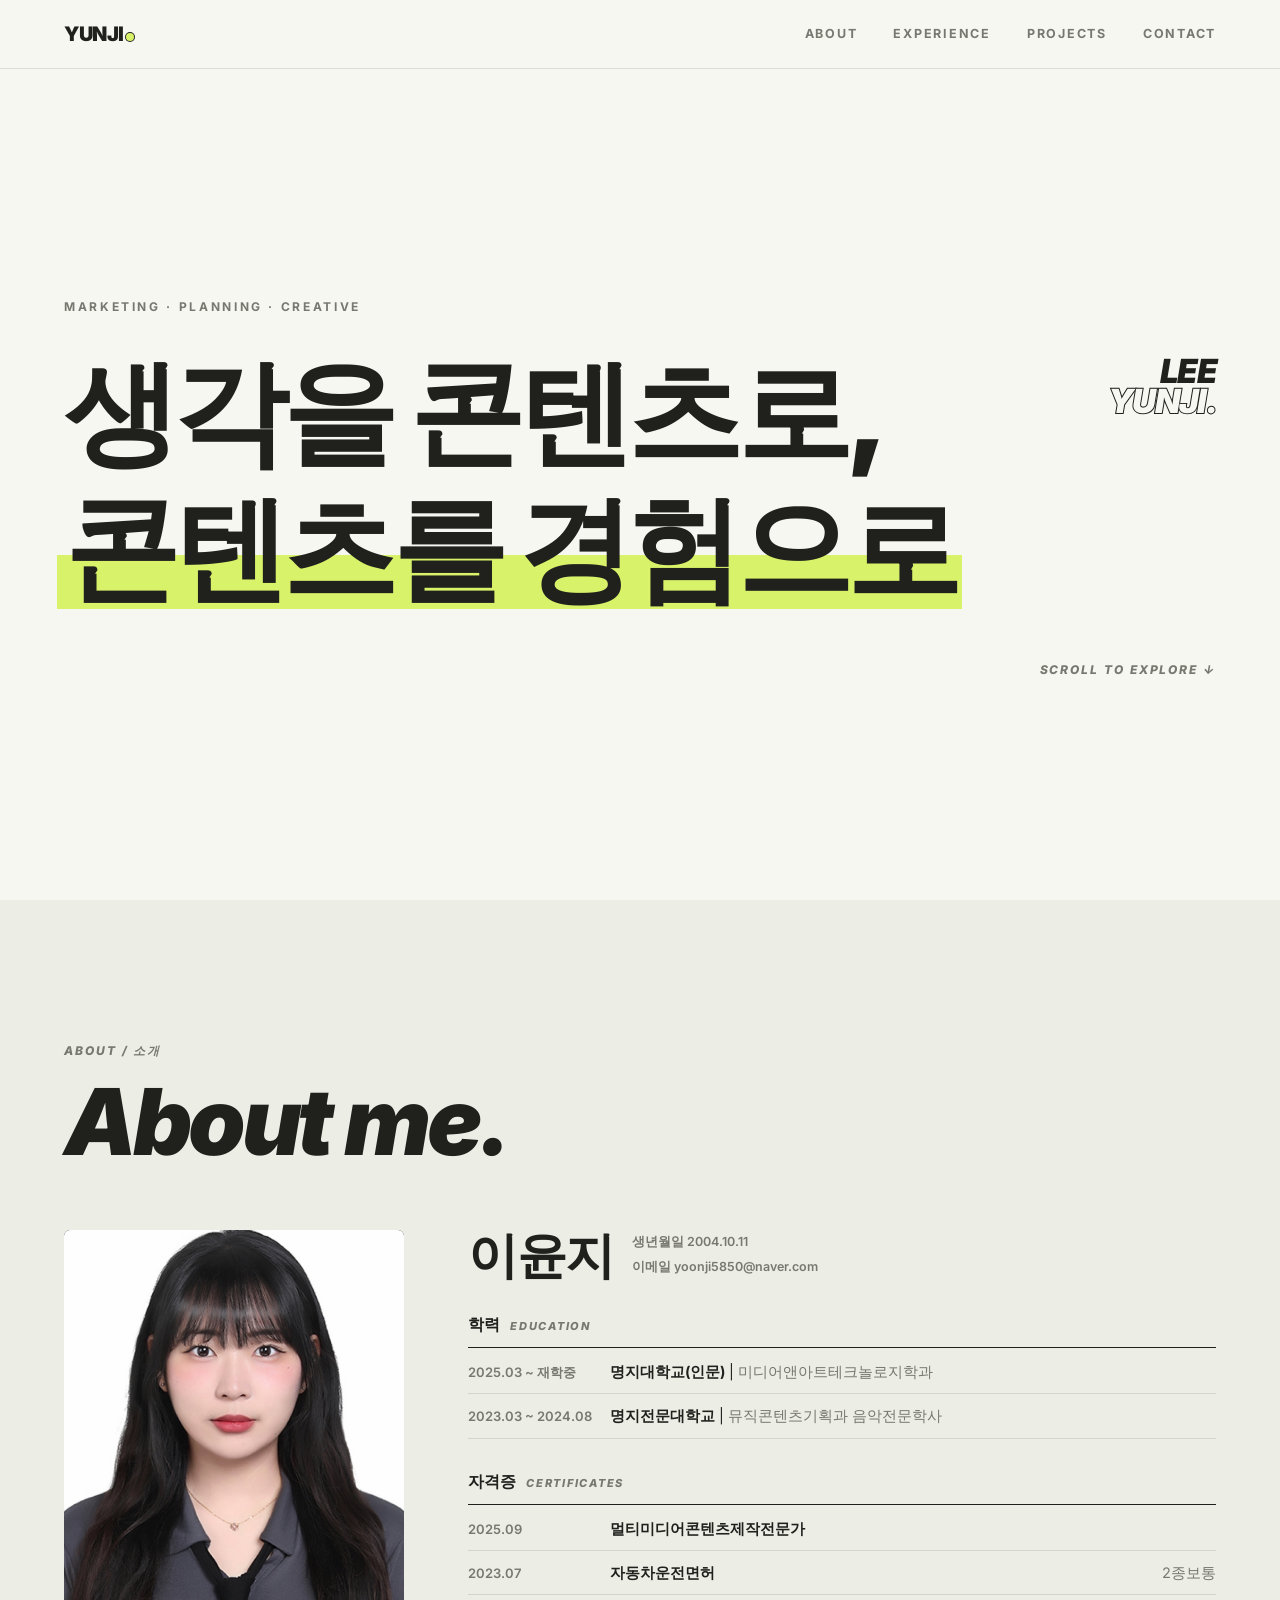
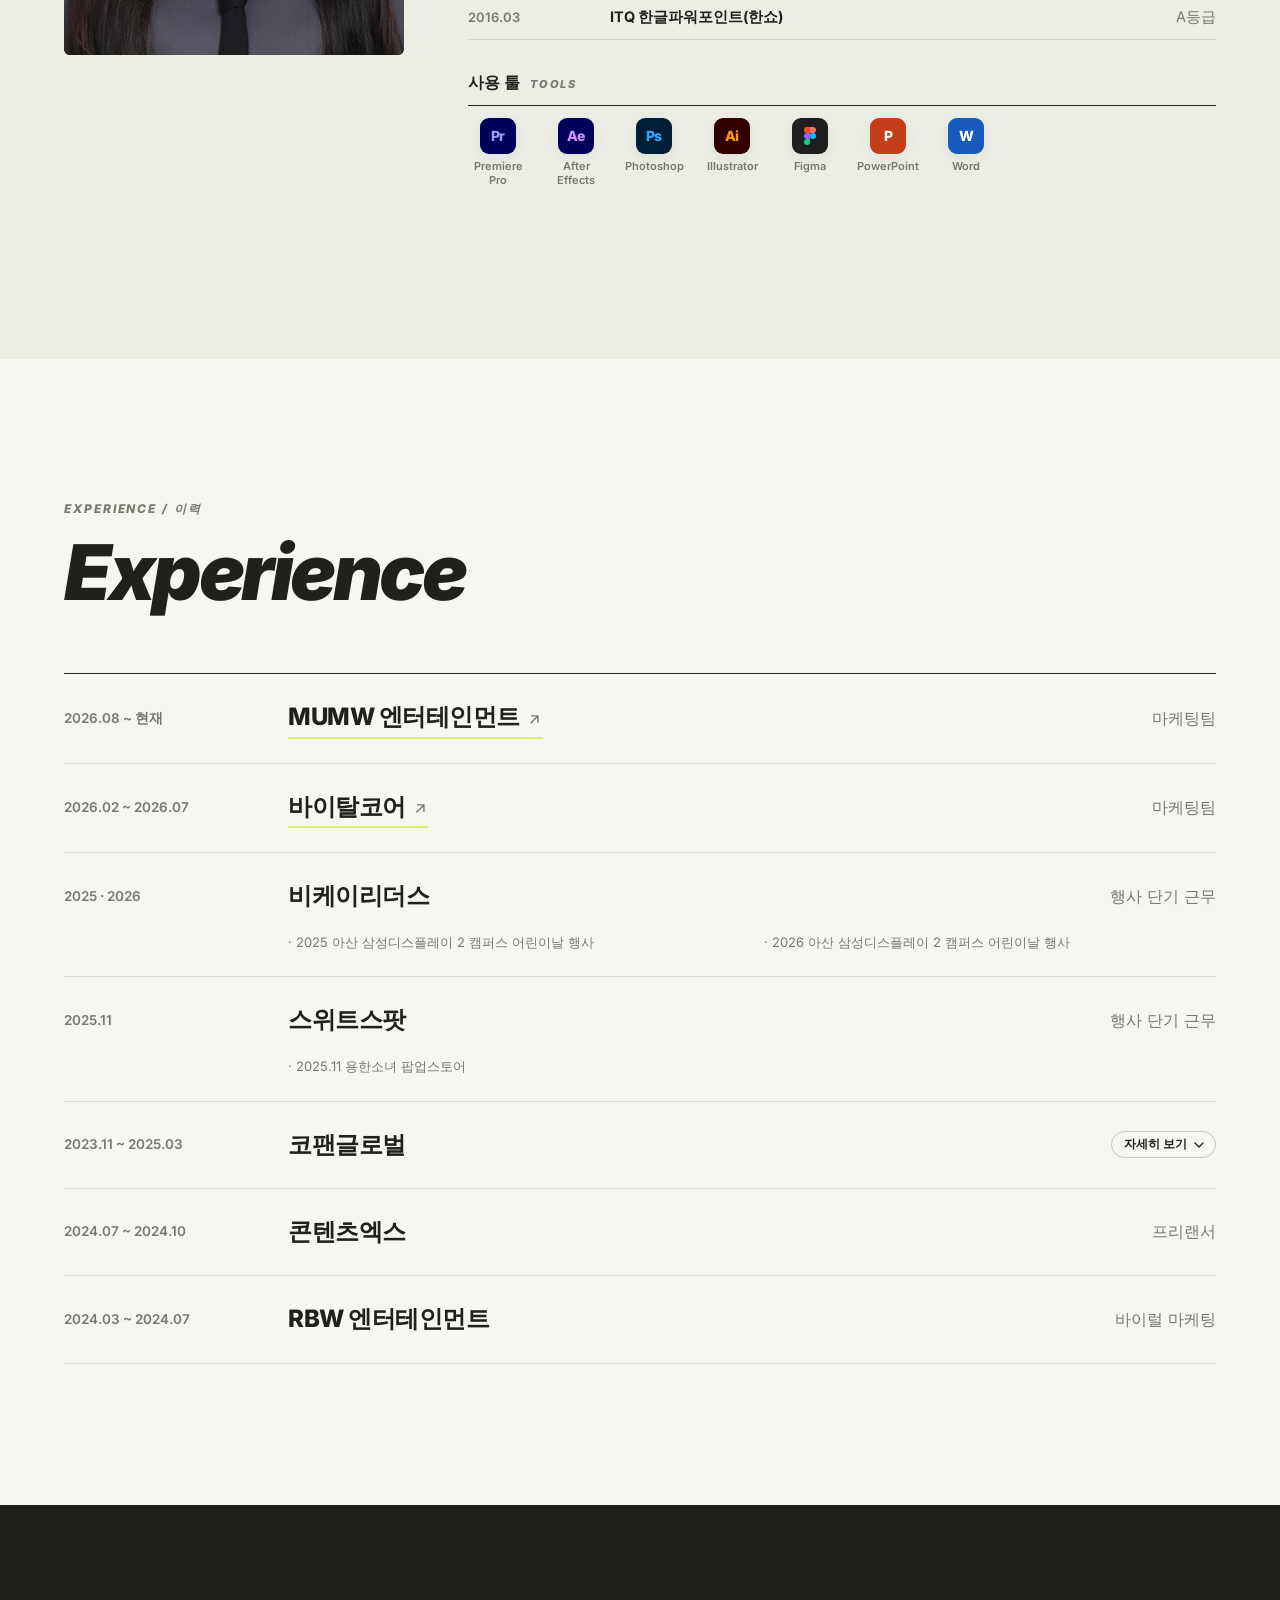
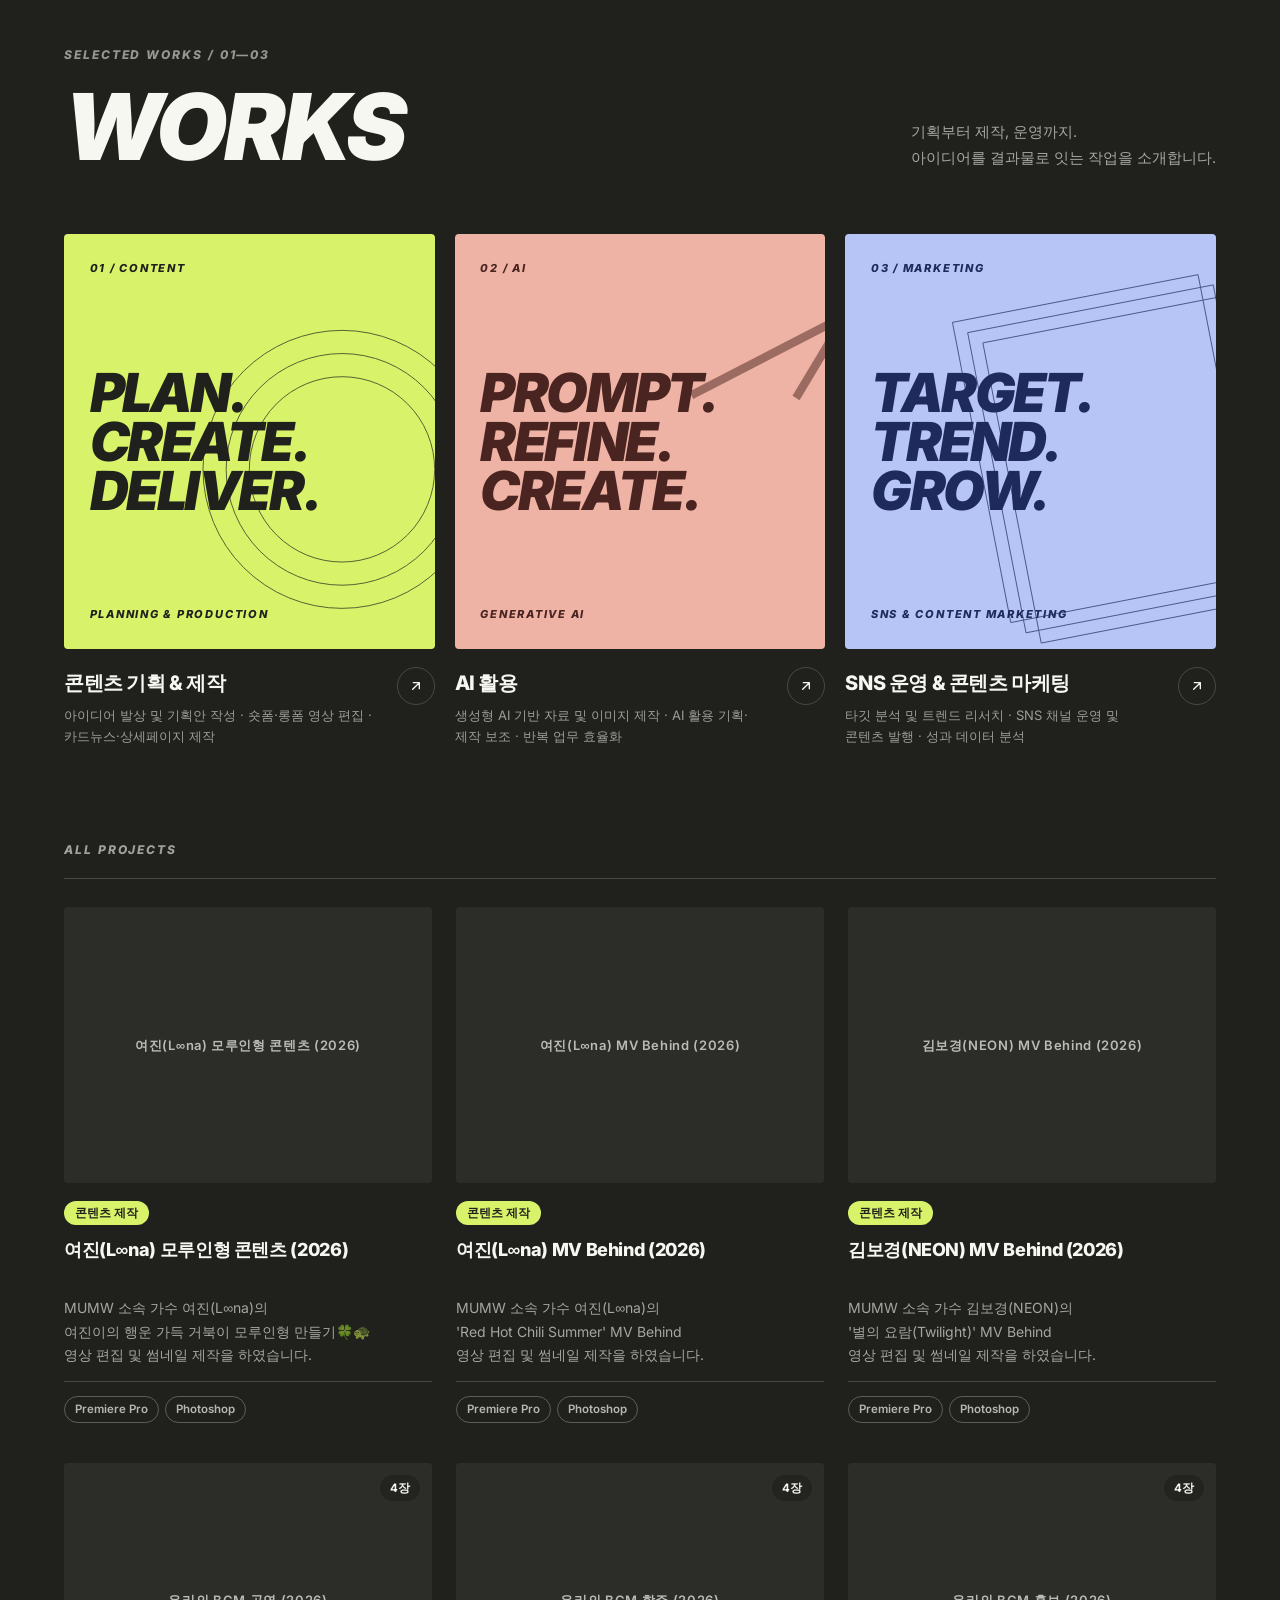
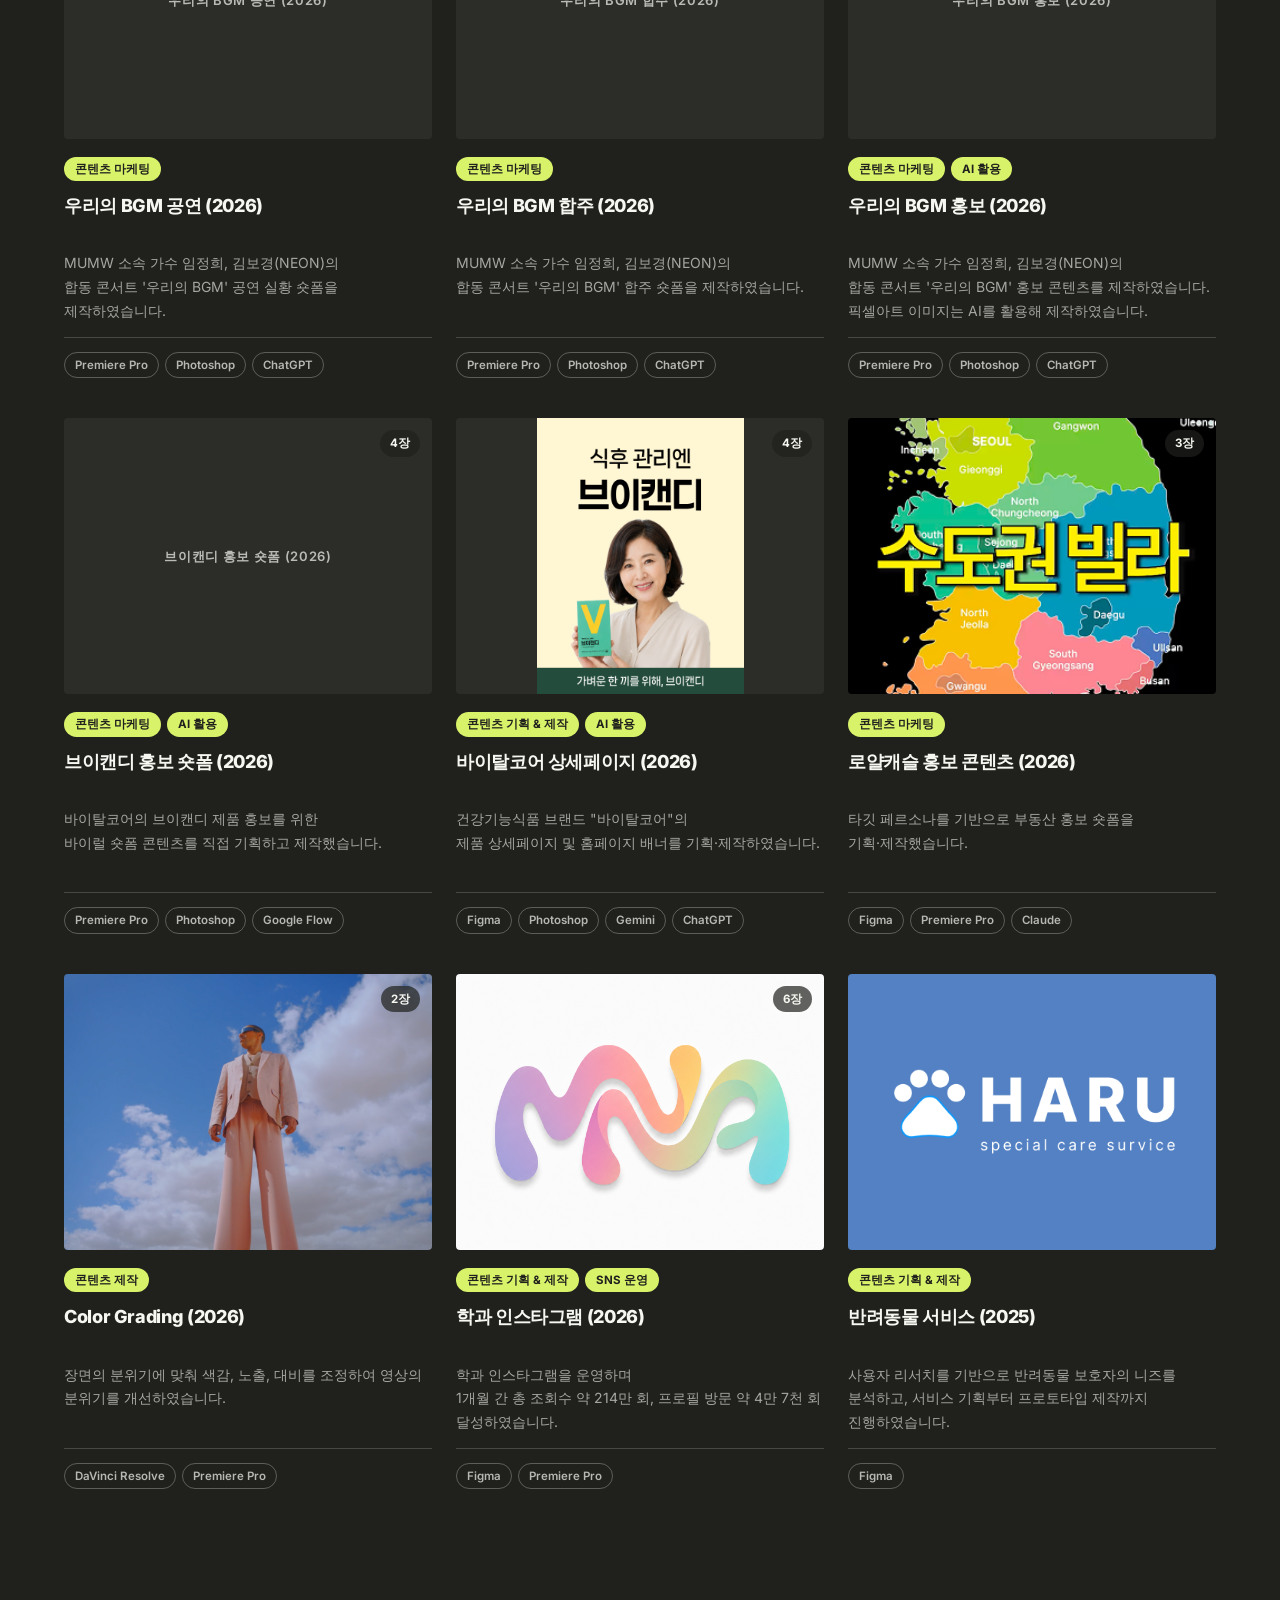
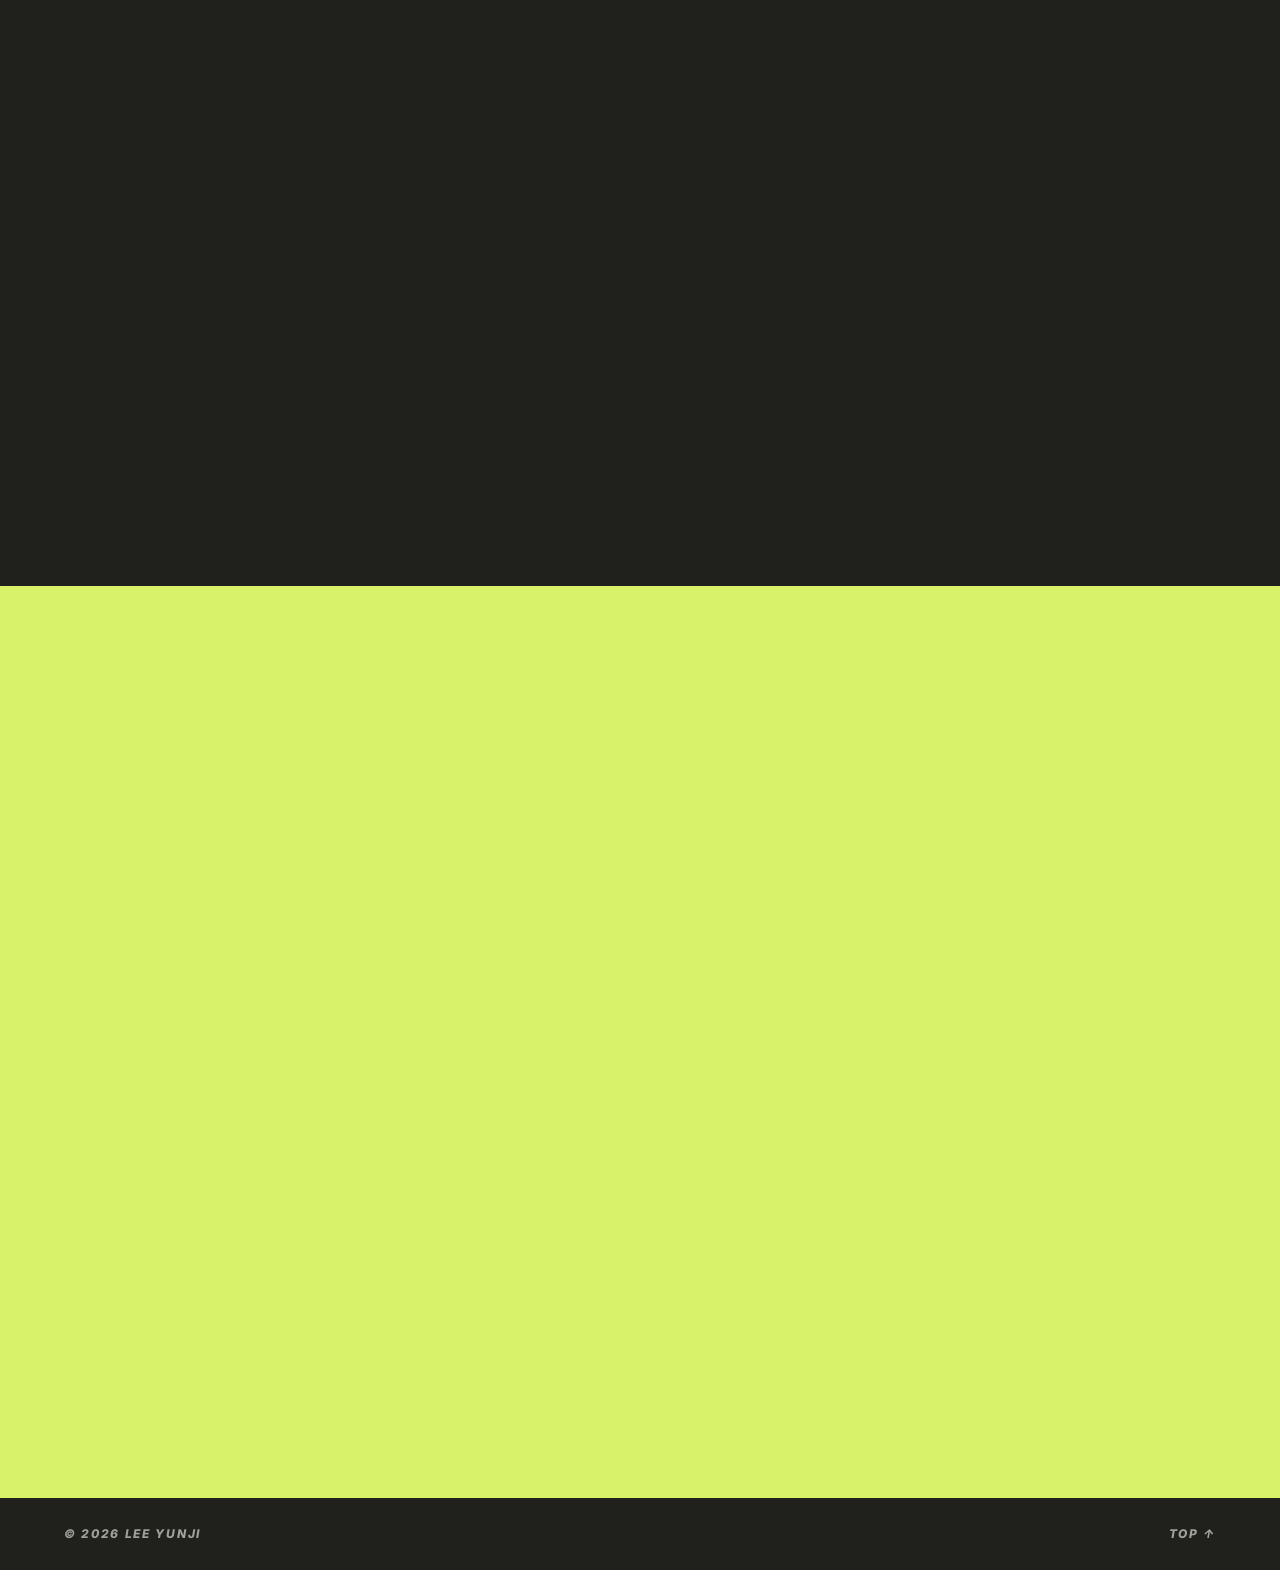
==== index.html @ 1c9e97ba "Hero: tagline as main headline, name small at the side Co-Authored-By: Claude Sonnet 5.5 <noreply@an" ====
<!doctype html>
<html lang="ko">
<head>
<meta charset="UTF-8" />
<meta name="viewport" content="width=device-width, initial-scale=1.0" />
<meta name="theme-color" content="#F7F7F2" />
<title>Lee Yunji — Portfolio</title>
<meta name="description" content="마케팅 콘텐츠 포트폴리오" />
<meta property="og:type" content="website" />
<meta property="og:title" content="Lee Yunji — Portfolio" />
<meta property="og:description" content="마케팅 콘텐츠 포트폴리오" />
<meta property="og:url" content="https://yoonji5850-droid.github.io/portfolio/" />
<meta property="og:image" content="https://yoonji5850-droid.github.io/portfolio/images/og-preview.png" />
<meta property="og:image:width" content="941" />
<meta property="og:image:height" content="591" />
<meta name="twitter:card" content="summary_large_image" />
<meta name="twitter:image" content="https://yoonji5850-droid.github.io/portfolio/images/og-preview.png" />
<link rel="preconnect" href="https://cdn.jsdelivr.net" />
<link rel="stylesheet" href="./css/style.css" />
</head>
<body>

  <!-- ================= Header ================= -->
  <header class="header" id="header">
    <div class="header-inner">
      <a href="#hero" class="logo" id="logoText">YUNJI</a>

      <nav class="nav" id="nav">
        <a href="#about" class="nav-link">ABOUT</a>
        <a href="#experience" class="nav-link">EXPERIENCE</a>
        <a href="#projectsAnchor" class="nav-link">PROJECTS</a>
        <a href="#contact" class="nav-link">CONTACT</a>
      </nav>

      <button class="menu-toggle" id="menuToggle" aria-label="메뉴 열기">
        <span></span><span></span><span></span>
      </button>
    </div>
  </header>

  <!-- ================= 1. Hero (이름 · 브랜드 문장) ================= -->
  <section class="hero" id="hero">
    <div class="hero-wrap">
      <p class="hero-eyebrow reveal" id="heroEyebrow"></p>
      <div class="hero-main reveal">
        <h1 class="hero-tagline" id="heroTagline"></h1>
        <p class="hero-name">
          <span class="hero-name-solid" id="heroNameFirst"></span>
          <span class="hero-name-outline" id="heroNameLast"></span>
        </p>
      </div>
      <div class="hero-bottom">
        <a href="#about" class="hero-scroll">Scroll to explore <span aria-hidden="true">↓</span></a>
      </div>
    </div>
  </section>

  <!-- ================= 2. About (소개) ================= -->
  <section class="section about" id="about">
    <div class="container">
      <div class="sec-head reveal">
        <p class="sec-label">About / 소개</p>
        <h2 class="sec-title">About me.</h2>
      </div>

      <div class="about-grid">
        <div class="about-photo reveal">
          <div class="about-photo-box" id="aboutPhotoBox">
            <img
              class="about-photo-img"
              id="aboutPhoto"
              src="./images/profile.jpg"
              alt="이윤지 프로필 사진"
              onload="this.parentElement.classList.add('photo-loaded')"
              onerror="this.style.display='none'"
            />
          </div>
        </div>
        <div class="about-text reveal">
          <div class="resume-heading">
            <span class="resume-name" id="resumeName"></span>
            <ul class="resume-meta" id="resumeMeta"></ul>
          </div>

          <div class="resume-block">
            <h3 class="resume-block-title">학력 <span>Education</span></h3>
            <ul class="resume-list" id="eduList"></ul>
          </div>

          <div class="resume-block">
            <h3 class="resume-block-title">자격증 <span>Certificates</span></h3>
            <ul class="resume-list" id="certList"></ul>
          </div>

          <div class="resume-block">
            <h3 class="resume-block-title">사용 툴 <span>Tools</span></h3>
            <ul class="about-tools-list" id="aboutTools"></ul>
          </div>
        </div>
      </div>
    </div>
  </section>

  <!-- ================= Experience (이력) ================= -->
  <section class="section experience" id="experience">
    <div class="container">
      <div class="sec-head reveal">
        <p class="sec-label">Experience / 이력</p>
        <h2 class="sec-title">Experience</h2>
      </div>
      <ul class="resume-list exp-list reveal" id="expList"></ul>
    </div>
  </section>

  <!-- ================= 3. Works (작업물) ================= -->
  <section class="section works" id="portfolio">
    <div class="container">
      <div class="works-head reveal">
        <div>
          <p class="sec-label" id="worksCounter">Selected works</p>
          <h2 class="sec-title">WORKS</h2>
        </div>
        <p class="works-intro">기획부터 제작, 운영까지.<br />아이디어를 결과물로 잇는 작업을 소개합니다.</p>
      </div>

      <div class="cat-grid" id="catGrid"></div>

      <div class="works-listhead" id="projectsAnchor">
        <span class="works-listlabel" id="worksListLabel">All projects</span>
      </div>

      <div class="portfolio-filter" id="portfolioFilter" hidden>
        <div class="portfolio-filter-main">
          <span class="portfolio-filter-label" id="portfolioFilterLabel"></span>
          <button type="button" class="portfolio-filter-reset" id="portfolioFilterReset">전체 보기</button>
        </div>
        <div class="portfolio-subfilter" id="portfolioSubFilter" hidden></div>
      </div>

      <div class="portfolio-grid" id="portfolioGrid"></div>
    </div>
  </section>

  <!-- ================= 4. Contact (연락) ================= -->
  <section class="section contact" id="contact">
    <div class="container">
      <p class="contact-kicker reveal">Have a project in mind?</p>
      <h2 class="contact-title reveal" id="contactTitle"></h2>
      <p class="contact-desc reveal" id="contactDesc"></p>

      <div class="contact-wrap reveal">
        <form class="contact-form" id="contactForm">
          <input type="hidden" name="_subject" value="포트폴리오 문의가 도착했습니다" />
          <input type="hidden" name="_template" value="table" />
          <input type="hidden" name="_captcha" value="false" />
          <input type="text" name="_honey" style="display:none" tabindex="-1" autocomplete="off" />

          <div class="form-row">
            <input type="text" name="name" placeholder="이름" required />
            <input type="email" name="email" placeholder="이메일" required />
          </div>
          <input type="text" name="subject" placeholder="제목" required />
          <textarea name="message" placeholder="문의 내용을 입력해 주세요" rows="5" required></textarea>
          <button type="submit" class="btn btn-primary btn-full">문의하기</button>
          <p class="form-note" id="formNote"></p>
        </form>
      </div>
    </div>
  </section>

  <!-- ================= Footer ================= -->
  <footer class="footer">
    <div class="container footer-inner">
      <p id="footerText"></p>
      <a href="#hero" class="footer-top">Top ↑</a>
    </div>
  </footer>

  <!-- Floating CTA -->
  <a href="#contact" class="fab-contact" id="fabContact" aria-label="문의하기">문의하기</a>

  <!-- Toast -->
  <div class="toast" id="toast"></div>

  <!-- Portfolio detail modal -->
  <div class="pmodal" id="pmodal" aria-hidden="true">
    <div class="pmodal-overlay" id="pmodalOverlay"></div>
    <button type="button" class="pmodal-proj-arrow pmodal-proj-prev" id="pmodalProjPrev" aria-label="이전 프로젝트">‹</button>
    <button type="button" class="pmodal-proj-arrow pmodal-proj-next" id="pmodalProjNext" aria-label="다음 프로젝트">›</button>
    <div class="pmodal-panel" role="dialog" aria-modal="true">
      <button class="pmodal-close" id="pmodalClose" aria-label="닫기">✕</button>
      <div class="pmodal-media">
        <div class="pmodal-thumb" id="pmodalThumbFrame">
          <div class="pmodal-thumb-inner" id="pmodalThumbInner">
            <img id="pmodalImg" src="" alt="" />
            <video id="pmodalVideo" controls playsinline style="display:none;"></video>
            <iframe id="pmodalFigma" src="" style="display:none;" allow="autoplay; fullscreen; encrypted-media; picture-in-picture" allowfullscreen></iframe>
            <div class="pmodal-thumb-fallback" id="pmodalImgFallback" style="display:none;"></div>
          </div>
          <button class="pmodal-nav pmodal-nav-prev" id="pmodalPrev" aria-label="이전 콘텐츠" style="display:none;">‹</button>
          <button class="pmodal-nav pmodal-nav-next" id="pmodalNext" aria-label="다음 콘텐츠" style="display:none;">›</button>
          <div class="pmodal-counter" id="pmodalCounter" style="display:none;"></div>
        </div>
        <div class="pmodal-thumbs" id="pmodalThumbs" style="display:none;"></div>
      </div>
      <div class="pmodal-body">
        <div class="pmodal-tags" id="pmodalTags"></div>
        <h3 class="pmodal-title" id="pmodalTitle"></h3>
        <p class="pmodal-desc" id="pmodalDesc"></p>
        <a class="pmodal-link" id="pmodalLink" href="#" target="_blank" rel="noopener" style="display:none;"></a>
        <div class="pmodal-tools" id="pmodalTools"></div>
        <p class="pmodal-media-caption" id="pmodalMediaCaption" style="display:none;"></p>
      </div>
    </div>
  </div>

<script src="./js/script.js"></script>
</body>
</html>
---- css/style.css ----
/* =============================================
   Lee Yunji Portfolio — Hero / About / Works / Contact
   Tone: editorial, oversized italic type, lime accent
   ============================================= */

@font-face{ font-family:'Inter'; src:url('../fonts/inter-latin-400-normal.woff2') format('woff2'); font-weight:400; font-style:normal; font-display:swap; }
@font-face{ font-family:'Inter'; src:url('../fonts/inter-latin-500-normal.woff2') format('woff2'); font-weight:500; font-style:normal; font-display:swap; }
@font-face{ font-family:'Inter'; src:url('../fonts/inter-latin-600-normal.woff2') format('woff2'); font-weight:600; font-style:normal; font-display:swap; }
@font-face{ font-family:'Inter'; src:url('../fonts/inter-latin-700-normal.woff2') format('woff2'); font-weight:700; font-style:normal; font-display:swap; }
@font-face{ font-family:'Inter'; src:url('../fonts/inter-latin-800-normal.woff2') format('woff2'); font-weight:800; font-style:normal; font-display:swap; }
@font-face{ font-family:'Inter'; src:url('../fonts/inter-latin-900-normal.woff2') format('woff2'); font-weight:900; font-style:normal; font-display:swap; }
@font-face{ font-family:'Inter'; src:url('../fonts/inter-latin-600-italic.woff2') format('woff2'); font-weight:600; font-style:italic; font-display:swap; }
@font-face{ font-family:'Inter'; src:url('../fonts/inter-latin-800-italic.woff2') format('woff2'); font-weight:800; font-style:italic; font-display:swap; }
@font-face{ font-family:'Inter'; src:url('../fonts/inter-latin-900-italic.woff2') format('woff2'); font-weight:900; font-style:italic; font-display:swap; }

@font-face{ font-family:'Paperlogy'; src:url('https://cdn.jsdelivr.net/gh/fonts-archive/Paperlogy/Paperlogy-3Light.woff2') format('woff2'); font-weight:300; font-style:normal; font-display:swap; }
@font-face{ font-family:'Paperlogy'; src:url('https://cdn.jsdelivr.net/gh/fonts-archive/Paperlogy/Paperlogy-4Regular.woff2') format('woff2'); font-weight:400; font-style:normal; font-display:swap; }
@font-face{ font-family:'Paperlogy'; src:url('https://cdn.jsdelivr.net/gh/fonts-archive/Paperlogy/Paperlogy-5Medium.woff2') format('woff2'); font-weight:500; font-style:normal; font-display:swap; }
@font-face{ font-family:'Paperlogy'; src:url('https://cdn.jsdelivr.net/gh/fonts-archive/Paperlogy/Paperlogy-6SemiBold.woff2') format('woff2'); font-weight:600; font-style:normal; font-display:swap; }
@font-face{ font-family:'Paperlogy'; src:url('https://cdn.jsdelivr.net/gh/fonts-archive/Paperlogy/Paperlogy-7Bold.woff2') format('woff2'); font-weight:700; font-style:normal; font-display:swap; }
@font-face{ font-family:'Paperlogy'; src:url('https://cdn.jsdelivr.net/gh/fonts-archive/Paperlogy/Paperlogy-8ExtraBold.woff2') format('woff2'); font-weight:800; font-style:normal; font-display:swap; }
@font-face{ font-family:'Paperlogy'; src:url('https://cdn.jsdelivr.net/gh/fonts-archive/Paperlogy/Paperlogy-9Black.woff2') format('woff2'); font-weight:900; font-style:normal; font-display:swap; }

:root{
  --bg:#F7F7F2;          /* 배경 */
  --bg-alt:#ECEDE5;      /* 섹션 배경 */
  --ink:#20211D;         /* 메인 텍스트 */
  --muted:#77786F;       /* 보조 글씨 */
  --accent:#D8F36A;      /* 포인트 */
  --salmon:#EFB3A5;
  --peri:#B6C5F5;
  --line:rgba(32,33,29,.12);
  --line-strong:rgba(32,33,29,.22);
  --line-light:rgba(247,247,242,.18);
  --border-radius:6px;
  --shadow-sm:0 4px 16px rgba(32,33,29,.06);
  --shadow-md:0 12px 32px rgba(32,33,29,.10);
  --shadow-lg:0 24px 60px rgba(32,33,29,.16);
  --ease:cubic-bezier(.22,1,.36,1);
  --header-h:68px;
}

*,*::before,*::after{ box-sizing:border-box; }
html{ scroll-behavior:smooth; }
body{
  margin:0;
  font-family:"Inter","Paperlogy",-apple-system,BlinkMacSystemFont,"Segoe UI",Roboto,Arial,sans-serif;
  color:var(--ink);
  background:var(--bg);
  line-height:1.6;
  -webkit-font-smoothing:antialiased;
  word-break:keep-all;
  overflow-wrap:break-word;
}
img{ max-width:100%; display:block; }
a{ text-decoration:none; color:inherit; }
ul{ list-style:none; margin:0; padding:0; }
button{ font-family:inherit; }
.container{ width:min(1280px, 90vw); margin:0 auto; }

.reveal{ opacity:0; transform:translateY(28px); transition:opacity .8s var(--ease), transform .8s var(--ease); }
.reveal.in-view{ opacity:1; transform:translateY(0); }

/* ---------- Header ---------- */
.header{
  position:fixed; top:0; left:0; right:0; z-index:100;
  background:var(--bg);
  border-bottom:1px solid var(--line);
  transition:box-shadow .3s var(--ease);
}
.header.scrolled{ box-shadow:var(--shadow-sm); }
.header-inner{
  width:min(1280px, 90vw); margin:0 auto; height:var(--header-h);
  display:flex; align-items:center; justify-content:space-between;
}
.logo{ font-size:20px; font-weight:900; letter-spacing:-.04em; color:var(--ink); }
.logo::after{
  content:""; display:inline-block; width:8px; height:8px; margin-left:3px;
  border-radius:50%; background:var(--accent); box-shadow:0 0 0 1px var(--ink);
}
.nav{ display:flex; align-items:center; gap:36px; }
.nav-link{
  font-size:12.5px; font-weight:700; letter-spacing:.14em; color:var(--muted);
  transition:color .25s var(--ease);
}
.nav-link:hover{ color:var(--ink); }
.menu-toggle{
  display:none; flex-direction:column; gap:5px; background:none; border:0; padding:8px; cursor:pointer; width:40px;
}
.menu-toggle span{ display:block; width:100%; height:2px; background:var(--ink); transition:transform .3s var(--ease), opacity .3s; }
.menu-toggle.active span:nth-child(1){ transform:translateY(7px) rotate(45deg); }
.menu-toggle.active span:nth-child(2){ opacity:0; }
.menu-toggle.active span:nth-child(3){ transform:translateY(-7px) rotate(-45deg); }

/* ---------- Hero ---------- */
.hero{
  min-height:100vh; min-height:100svh;
  padding-top:var(--header-h);
  background:var(--bg);
  display:flex;
}
.hero-wrap{
  width:min(1280px, 90vw); margin:0 auto;
  display:flex; flex-direction:column; justify-content:center;
  padding:clamp(36px,6vh,72px) 0 clamp(28px,5vh,52px);
}
.hero-eyebrow{
  margin:0 0 clamp(20px,3vh,36px);
  font-size:12px; font-weight:700; letter-spacing:.22em; color:var(--muted);
}
.hero-main{
  display:flex; align-items:flex-start; justify-content:space-between; gap:32px;
}
.hero-tagline{
  margin:0; font-size:clamp(44px, 9vw, 150px); font-weight:900;
  line-height:1.18; letter-spacing:-.05em;
}
.hero-hl{
  background:linear-gradient(transparent 56%, var(--accent) 56%, var(--accent) 94%, transparent 94%);
  color:inherit; padding:0 .06em; margin-left:-.06em;
}
.hero-name{
  margin:.4em 0 0; display:flex; flex-direction:column; flex:0 0 auto; text-align:right;
  font-size:clamp(22px, 2.6vw, 40px); font-weight:900; font-style:italic;
  letter-spacing:-.05em; line-height:.9; text-transform:uppercase;
}
.hero-name-solid{ color:var(--ink); }
.hero-name-outline{ color:var(--bg); -webkit-text-stroke:2px var(--ink); paint-order:stroke fill; }
.hero-bottom{
  display:flex; justify-content:flex-end;
  margin-top:clamp(28px,5vh,56px);
}
.hero-scroll{
  font-size:12px; font-weight:700; font-style:italic; letter-spacing:.16em; text-transform:uppercase; color:var(--muted);
  transition:color .25s var(--ease);
}
.hero-scroll:hover{ color:var(--ink); }

/* ---------- Sections (generic) ---------- */
.section{ padding:clamp(88px,11vw,150px) 0; }
.sec-label{
  margin:0 0 18px;
  font-size:12px; font-weight:700; font-style:italic; letter-spacing:.16em; text-transform:uppercase; color:var(--muted);
}
.sec-title{
  margin:0; font-size:clamp(46px, 7.2vw, 104px);
  font-weight:900; font-style:italic; letter-spacing:-.045em; line-height:.95;
}
.sec-head{ margin-bottom:clamp(40px,5vw,72px); }

/* ---------- About ---------- */
.about{ background:var(--bg-alt); }
.about-grid{ display:grid; grid-template-columns:340px 1fr; gap:64px; align-items:start; }
.about-photo-box{
  aspect-ratio:4/5; border-radius:var(--border-radius);
  background:var(--ink); position:relative; overflow:hidden;
}
.about-photo-box::after{
  content:""; position:absolute; inset:0;
  background-image:linear-gradient(rgba(247,247,242,.06) 1px, transparent 1px), linear-gradient(90deg, rgba(247,247,242,.06) 1px, transparent 1px);
  background-size:28px 28px;
}
.about-photo-box.photo-loaded::after{ display:none; }
.about-photo-img{ position:absolute; inset:0; width:100%; height:100%; object-fit:cover; }

.resume-heading{ display:flex; align-items:center; flex-wrap:wrap; gap:18px; margin-bottom:32px; }
.resume-name{ font-size:50px; font-weight:800; letter-spacing:-.03em; line-height:1; }
.resume-meta{ display:flex; flex-direction:column; gap:5px; font-size:12.5px; font-weight:600; color:var(--muted); }
.resume-block{ margin-bottom:30px; }
.resume-block-title{
  display:flex; align-items:baseline; gap:10px;
  font-size:16px; font-weight:800; margin:0 0 12px; padding-bottom:10px; border-bottom:1px solid var(--ink);
}
.resume-block-title span{ font-size:11px; font-weight:700; font-style:italic; letter-spacing:.16em; text-transform:uppercase; color:var(--muted); }
.resume-list{ display:flex; flex-direction:column; gap:10px; }
.resume-list li{
  display:grid; grid-template-columns:130px 1fr auto; gap:12px; align-items:baseline;
  font-size:14.5px; border-bottom:1px solid var(--line); padding-bottom:10px;
}
.resume-list .r-date{ color:var(--muted); font-weight:600; font-size:13px; }
.resume-list .r-main strong{ font-weight:700; }
.resume-list .r-main span{ color:var(--muted); }
.resume-list .r-note{ color:var(--muted); text-align:right; white-space:nowrap; }
.resume-list .r-desc{ grid-column:2 / -1; font-size:13.5px; line-height:1.65; color:var(--muted); margin-top:-4px; }
.resume-block[hidden]{ display:none; }
.experience[hidden]{ display:none; }
.resume-list .r-note{ display:flex; align-items:center; justify-content:flex-end; gap:12px; }
.r-toggle{
  display:inline-flex; align-items:center; gap:4px; padding:4px 8px 4px 12px; border:1px solid var(--line-strong); border-radius:999px;
  background:transparent; color:var(--ink); font-size:12px; font-weight:700; cursor:pointer;
  transition:background .25s var(--ease), border-color .25s var(--ease);
}
.r-toggle:hover{ background:var(--accent); border-color:var(--ink); }
.r-toggle svg{ transition:transform .3s var(--ease); }
.r-toggle[aria-expanded="true"]{ background:var(--accent); border-color:var(--ink); }
.r-toggle[aria-expanded="true"] svg{ transform:rotate(180deg); }
.r-groups{ grid-column:2 / -1; display:flex; flex-direction:column; gap:18px; padding:6px 0 6px; }
.r-groups[hidden]{ display:none; }
.r-group h4{ margin:0 0 8px; font-size:12px; font-weight:800; letter-spacing:.08em; color:var(--ink); }
.r-group h4 span{ margin-left:4px; color:var(--muted); font-weight:600; }
.r-group ul{ display:grid; grid-template-columns:repeat(2, 1fr); gap:4px 24px; }
.r-group li{ display:block !important; border:0 !important; padding:0 !important; font-size:13px; line-height:1.6; color:var(--muted); }
.r-group li::before{ content:"· "; }

/* ---------- Experience ---------- */
.experience{ background:var(--bg); }
.experience .sec-title{ font-size:clamp(40px, 6vw, 88px); }
.exp-list{ border-top:1px solid var(--ink); gap:0; }
.exp-list > li{
  grid-template-columns:200px 1fr auto; gap:6px 24px; align-items:center;
  padding:24px 0; font-size:16px;
}
.exp-list > li .r-date{ font-size:13.5px; }
.exp-list > li .r-main strong{ font-size:clamp(18px,2vw,24px); font-weight:800; letter-spacing:-.02em; }
.exp-list .r-groups{ grid-column:2 / -1; padding:10px 0 0; }

.r-company{
  all:unset; cursor:pointer; box-sizing:border-box; font:inherit; letter-spacing:inherit; color:inherit;
  border-bottom:2px solid var(--accent); transition:background .25s var(--ease);
}
.r-company span{ display:inline-block; margin-left:6px; vertical-align:middle; }
.r-company svg{ width:.7em; height:.7em; display:block; }
.r-company:hover, .r-company:focus-visible{ background:var(--accent); }

/* ---------- Works ---------- */
.works{ background:var(--ink); color:var(--bg); }
.works .sec-label{ color:rgba(247,247,242,.55); }
.works-head{
  display:flex; align-items:flex-end; justify-content:space-between; gap:32px; flex-wrap:wrap;
  margin-bottom:clamp(36px,5vw,64px);
}
.works-intro{ margin:0; max-width:320px; font-size:14.5px; line-height:1.75; color:rgba(247,247,242,.62); }

.cat-grid{ display:grid; grid-template-columns:repeat(3, 1fr); gap:20px; }
.cat-card{ cursor:pointer; outline:none; }
.cat-tile{
  position:relative; overflow:hidden; aspect-ratio:1/1.12; border-radius:4px;
  padding:clamp(18px,2vw,28px);
  display:flex; flex-direction:column; justify-content:space-between;
  transition:transform .5s var(--ease), box-shadow .3s var(--ease);
}
.cat-tile.tone-lime{ background:var(--accent); color:var(--ink); }
.cat-tile.tone-salmon{ background:var(--salmon); color:#4A2420; }
.cat-tile.tone-peri{ background:var(--peri); color:#1F2A5C; }
.cat-deco{ position:absolute; inset:0; width:100%; height:100%; pointer-events:none; }
.cat-kicker, .cat-caption{
  position:relative; z-index:1; font-size:11px; font-weight:700; font-style:italic; letter-spacing:.16em; text-transform:uppercase;
}
.cat-headline{
  position:relative; z-index:1; margin:0;
  font-size:clamp(34px, 4.2vw, 64px); font-weight:900; font-style:italic; letter-spacing:-.045em; line-height:.92;
}
.cat-card:hover .cat-tile, .cat-card:focus-visible .cat-tile{ transform:translateY(-6px); }
.cat-card.is-active .cat-tile{ box-shadow:0 0 0 3px var(--bg), 0 0 0 6px var(--accent); }
.cat-meta{ display:flex; align-items:flex-start; justify-content:space-between; gap:16px; padding-top:18px; }
.cat-title{ margin:0 0 6px; font-size:20px; font-weight:800; letter-spacing:-.02em; }
.cat-sub{ margin:0; font-size:13px; line-height:1.6; color:rgba(247,247,242,.58); }
.cat-arrow{
  flex:0 0 auto; width:38px; height:38px; border-radius:50%; border:1px solid var(--line-light);
  display:flex; align-items:center; justify-content:center; color:var(--bg);
  transition:background .25s var(--ease), color .25s var(--ease), border-color .25s var(--ease), transform .25s var(--ease);
}
.cat-card:hover .cat-arrow, .cat-card.is-active .cat-arrow{ background:var(--accent); color:var(--ink); border-color:var(--accent); }
.cat-card.is-active .cat-arrow{ transform:rotate(90deg); }

.works-listhead{
  margin:clamp(56px,7vw,100px) 0 28px; padding-bottom:16px;
  border-bottom:1px solid var(--line-light); scroll-margin-top:var(--header-h);
}
.works-listlabel{ font-size:12px; font-weight:700; font-style:italic; letter-spacing:.16em; text-transform:uppercase; color:rgba(247,247,242,.6); }

.portfolio-filter{
  margin-bottom:28px; padding:14px 18px; border:1px solid var(--line-light); border-radius:4px;
  font-size:14.5px; color:rgba(247,247,242,.65);
}
.portfolio-filter[hidden]{ display:none; }
.portfolio-filter strong{ color:var(--bg); }
.portfolio-filter-main{ display:flex; align-items:center; justify-content:space-between; gap:12px; }
.portfolio-filter-reset{
  flex:0 0 auto; padding:7px 16px; border:1px solid rgba(247,247,242,.5); border-radius:999px;
  background:transparent; color:var(--bg); font-size:13px; font-weight:700; cursor:pointer;
  transition:background .25s var(--ease), color .25s var(--ease);
}
.portfolio-filter-reset:hover{ background:var(--accent); border-color:var(--accent); color:var(--ink); }
.portfolio-subfilter{ display:flex; flex-wrap:wrap; gap:8px; margin-top:12px; padding-top:12px; border-top:1px solid var(--line-light); }
.portfolio-subfilter[hidden]{ display:none; }
.sub-chip{
  padding:7px 14px; border:1px solid rgba(247,247,242,.35); border-radius:999px; background:transparent; color:var(--bg);
  font-size:13px; font-weight:700; cursor:pointer;
  transition:background .25s var(--ease), color .25s var(--ease), border-color .25s var(--ease);
}
.sub-chip span{ margin-left:4px; font-weight:600; color:rgba(247,247,242,.55); }
.sub-chip:hover{ border-color:var(--bg); }
.sub-chip.is-active{ background:var(--accent); border-color:var(--accent); color:var(--ink); }
.sub-chip.is-active span{ color:rgba(32,33,29,.65); }

.portfolio-grid{ display:grid; grid-template-columns:repeat(3, 1fr); gap:40px 24px; }
.p-card{ display:flex; flex-direction:column; cursor:pointer; transition:transform .4s var(--ease), opacity .4s var(--ease); }
.p-card.is-filtered-out{ display:none; }
.p-card:focus-visible{ outline:2px solid var(--accent); outline-offset:4px; }
.p-card:hover{ transform:translateY(-6px); }
.p-thumb{ aspect-ratio:4/3; position:relative; overflow:hidden; border-radius:4px; background:#2c2d28; }
.p-thumb img{ width:100%; height:100%; object-fit:cover; transition:transform .5s var(--ease); }
.p-thumb img.is-contain{ object-fit:contain; padding:0 24px; box-sizing:border-box; }
.p-card:hover .p-thumb img{ transform:scale(1.06); }
.p-thumb-fallback{
  position:absolute; inset:0; display:flex; align-items:center; justify-content:center;
  color:rgba(247,247,242,.7); font-size:13px; font-weight:600; letter-spacing:.05em; text-align:center; padding:20px;
}
.p-thumb-overlay{
  position:absolute; inset:0; display:flex; align-items:center; justify-content:center;
  background:rgba(32,33,29,.55); opacity:0; transition:opacity .3s var(--ease);
}
.p-thumb-overlay span{
  color:var(--bg); font-size:14px; font-weight:700; padding:10px 22px;
  border:1.5px solid rgba(247,247,242,.7); border-radius:999px;
}
.p-card:hover .p-thumb-overlay, .p-card:focus-visible .p-thumb-overlay{ opacity:1; }
.p-play-badge{
  position:absolute; right:12px; bottom:12px; width:34px; height:34px; border-radius:50%;
  background:var(--accent); color:var(--ink); font-size:12px;
  display:flex; align-items:center; justify-content:center; padding-left:2px; pointer-events:none;
}
.p-count-badge{
  position:absolute; right:12px; top:12px; background:rgba(32,33,29,.7); color:var(--bg);
  font-size:11.5px; font-weight:700; padding:4px 10px; border-radius:999px; pointer-events:none;
}
.p-body{ padding:18px 0 0; flex:1; display:flex; flex-direction:column; }
.p-tags{ display:flex; flex-wrap:wrap; gap:6px; margin-bottom:12px; }
.p-tag{ display:inline-block; font-size:11.5px; font-weight:700; color:var(--ink); background:var(--accent); padding:3px 11px; border-radius:999px; }
.p-title{
  font-size:18px; font-weight:800; letter-spacing:-.02em; line-height:1.4; color:var(--bg); margin:0 0 8px;
  display:-webkit-box; -webkit-line-clamp:2; -webkit-box-orient:vertical; overflow:hidden; min-height:2.8em;
}
.p-desc{
  font-size:14px; color:rgba(247,247,242,.62); line-height:1.7; margin:0 0 14px;
  display:-webkit-box; -webkit-line-clamp:3; -webkit-box-orient:vertical; overflow:hidden; min-height:5.1em;
}
.p-tools{ display:flex; flex-wrap:wrap; gap:6px; margin-top:auto; padding-top:14px; border-top:1px solid var(--line-light); }
.p-tool-tag{
  font-size:11.5px; font-weight:600; color:var(--muted); background:var(--bg-alt);
  border:1px solid var(--line); padding:3px 10px; border-radius:999px;
}
.p-card .p-tool-tag{ background:transparent; color:rgba(247,247,242,.7); border-color:rgba(247,247,242,.28); }

/* ---------- Contact ---------- */
.contact{ background:var(--accent); color:var(--ink); text-align:center; }
.contact-kicker{ margin:0 0 18px; font-size:12px; font-weight:700; font-style:italic; letter-spacing:.16em; text-transform:uppercase; }
.contact-title{
  margin:0 0 20px; font-size:clamp(56px, 12vw, 180px);
  font-weight:900; font-style:italic; letter-spacing:-.055em; line-height:.88; text-transform:uppercase;
}
.contact-desc{ margin:0 auto 52px; max-width:560px; font-size:16px; line-height:1.8; color:rgba(32,33,29,.75); }
.contact-wrap{ max-width:640px; margin:0 auto; text-align:left; }
.contact-form{ display:flex; flex-direction:column; gap:14px; }
.form-row{ display:grid; grid-template-columns:1fr 1fr; gap:14px; }
.contact-form input, .contact-form textarea{
  width:100%; padding:16px 18px; font-family:inherit; font-size:15px; color:var(--ink);
  background:transparent; border:1px solid rgba(32,33,29,.45); border-radius:4px; outline:none;
  transition:border-color .25s var(--ease), background .25s var(--ease);
}
.contact-form input::placeholder, .contact-form textarea::placeholder{ color:rgba(32,33,29,.55); }
.contact-form input:focus, .contact-form textarea:focus{ border-color:var(--ink); background:rgba(247,247,242,.35); }
.contact-form textarea{ resize:vertical; min-height:140px; }
.btn{
  display:inline-flex; align-items:center; justify-content:center; padding:16px 28px; border:0; border-radius:4px;
  font-family:inherit; font-size:15px; font-weight:800; cursor:pointer;
  transition:transform .25s var(--ease), background .25s var(--ease), color .25s var(--ease);
}
.btn-primary{ background:var(--ink); color:var(--accent); }
.btn-primary:hover{ transform:translateY(-2px); background:#000; }
.btn-full{ width:100%; }
.btn[disabled]{ opacity:.6; cursor:not-allowed; transform:none; }
.form-note{ margin:4px 0 0; font-size:12.5px; line-height:1.6; color:rgba(32,33,29,.65); text-align:center; }

/* ---------- Footer ---------- */
.footer{ background:var(--ink); color:rgba(247,247,242,.6); padding:26px 0; }
.footer-inner{ display:flex; align-items:center; justify-content:space-between; gap:16px; }
.footer p{ margin:0; font-size:12px; font-weight:700; font-style:italic; letter-spacing:.14em; text-transform:uppercase; }
.footer-top{ font-size:12px; font-weight:700; font-style:italic; letter-spacing:.14em; text-transform:uppercase; transition:color .25s var(--ease); }
.footer-top:hover{ color:var(--accent); }

/* ---------- Floating contact button ---------- */
.fab-contact{
  position:fixed; right:28px; bottom:28px; z-index:900;
  padding:14px 24px; border-radius:999px; background:var(--accent); color:var(--ink);
  font-size:14px; font-weight:800; box-shadow:0 8px 24px rgba(32,33,29,.25), 0 0 0 1px var(--ink);
  opacity:0; transform:translateY(16px); pointer-events:none;
  transition:opacity .3s var(--ease), transform .3s var(--ease), background .25s var(--ease);
}
.fab-contact.visible{ opacity:1; transform:translateY(0); pointer-events:auto; }
.fab-contact:hover{ background:var(--bg); }

/* ---------- Toast ---------- */
.toast{
  position:fixed; left:50%; bottom:32px; z-index:300; transform:translate(-50%, 20px);
  padding:14px 24px; border-radius:999px; background:var(--ink); color:var(--bg);
  border:1px solid var(--line-light); font-size:14px; font-weight:600;
  opacity:0; pointer-events:none; transition:opacity .3s var(--ease), transform .3s var(--ease);
}
.toast.show{ opacity:1; transform:translate(-50%, 0); }

/* ---------- Portfolio detail modal ---------- */
body.modal-open{
  overflow:hidden;
}
.pmodal{
  position:fixed;
  inset:0;
  z-index:3000;
  display:flex;
  align-items:center;
  justify-content:center;
  padding:24px;
  opacity:0;
  pointer-events:none;
  transition:opacity .3s var(--ease);
}
.pmodal.open{
  opacity:1;
  pointer-events:auto;
}
.pmodal-overlay{
  position:absolute;
  inset:0;
  background:rgba(32,33,29,.72);
  backdrop-filter:blur(4px);
}
.pmodal-panel{
  position:relative;
  z-index:1;
  width:min(960px, 95vw);
  max-height:88vh;
  overflow:hidden;
  background:var(--bg);
  border-radius:var(--border-radius);
  box-shadow:var(--shadow-lg);
  transform:translateY(16px) scale(.98);
  transition:transform .3s var(--ease);
  display:flex;
  flex-direction:column;
}
.pmodal-media{
  position:relative;
  flex:0 0 auto;
  display:flex;
  flex-direction:column;
  background:var(--ink);
}
.pmodal.open .pmodal-panel{
  transform:translateY(0) scale(1);
}
.pmodal-close{
  position:absolute;
  top:16px;
  right:16px;
  z-index:2;
  width:36px;
  height:36px;
  border-radius:50%;
  border:0;
  background:rgba(32,33,29,.55);
  color:var(--bg);
  font-size:16px;
  cursor:pointer;
  display:flex;
  align-items:center;
  justify-content:center;
  transition:background .25s var(--ease);
}
.pmodal-close:hover{
  background:var(--accent);
  color:var(--ink);
}
.pmodal-thumb{
  position:relative;
  flex:1;
  display:flex;
  align-items:center;
  justify-content:center;
  min-height:220px;
  max-height:50vh;
  overflow:hidden;
  background:linear-gradient(150deg, var(--ink), var(--ink));
}
.pmodal-thumb-inner{
  position:relative;
  width:100%;
  height:100%;
  display:flex;
  align-items:center;
  justify-content:center;
}
.pmodal-thumb-inner iframe{
  width:100%;
  height:100%;
  border:0;
  display:block;
  background:var(--bg);
}
.pmodal-thumb img,
.pmodal-thumb video{
  display:block;
  width:auto;
  height:auto;
  max-width:100%;
  max-height:100%;
  object-fit:contain;
}
.pmodal-thumb img.is-cover{
  width:100%;
  height:100%;
  object-fit:cover;
}
.pmodal-thumb-inner.is-scroll{
  align-items:flex-start;
  overflow-y:auto;
  cursor:grab;
  -webkit-overflow-scrolling:touch;
  padding:0 50px;
  box-sizing:border-box;
  scrollbar-width:thin;
  scrollbar-color:rgba(247,247,242,.4) transparent;
}
.pmodal-thumb-inner.is-scroll::-webkit-scrollbar{
  width:8px;
}
.pmodal-thumb-inner.is-scroll::-webkit-scrollbar-track{
  background:transparent;
}
.pmodal-thumb-inner.is-scroll::-webkit-scrollbar-thumb{
  background:rgba(247,247,242,.4);
  border-radius:4px;
}
.pmodal-thumb-inner.is-scroll::-webkit-scrollbar-thumb:hover{
  background:rgba(247,247,242,.6);
}
.pmodal-thumb-inner.is-scroll.dragging{
  cursor:grabbing;
}
.pmodal-thumb-inner.is-scroll img{
  width:100%;
  height:auto;
  max-width:100%;
  max-height:none;
  object-fit:unset;
  border-radius:8px;
  -webkit-user-drag:none;
  user-select:none;
}
.pmodal-thumb-fallback{
  position:absolute;
  inset:0;
  display:flex;
  align-items:center;
  justify-content:center;
  color:rgba(247,247,242,.7);
  font-size:14px;
  font-weight:600;
  text-align:center;
  padding:24px;
}
.pmodal-nav{
  position:absolute;
  top:50%;
  transform:translateY(-50%);
  z-index:2;
  width:38px;
  height:38px;
  border-radius:50%;
  border:0;
  background:rgba(32,33,29,.55);
  color:var(--bg);
  font-size:20px;
  line-height:1;
  cursor:pointer;
  align-items:center;
  justify-content:center;
  transition:background .25s var(--ease);
}
.pmodal-nav:hover{
  background:var(--accent);
  color:var(--ink);
}
.pmodal-nav-prev{ left:14px; }
.pmodal-nav-next{ right:14px; }
.pmodal-counter{
  position:absolute;
  left:14px;
  bottom:14px;
  z-index:2;
  background:rgba(32,33,29,.55);
  color:var(--bg);
  font-size:12px;
  font-weight:700;
  padding:4px 12px;
  border-radius:999px;
}
.pmodal-thumbs{
  display:flex;
  gap:8px;
  padding:14px 32px;
  overflow-x:auto;
  flex:0 0 auto;
}
.pmodal-thumb-item{
  position:relative;
  flex:0 0 auto;
  width:64px;
  height:48px;
  border-radius:8px;
  overflow:hidden;
  border:2px solid transparent;
  padding:0;
  cursor:pointer;
  background:linear-gradient(150deg, var(--ink), var(--ink));
}
.pmodal-thumb-item.active{
  border-color:var(--accent);
}
.pmodal-thumb-item img,
.pmodal-thumb-item video{
  width:100%;
  height:100%;
  object-fit:cover;
  display:block;
  pointer-events:none;
}
.pmodal-thumb-play{
  position:absolute;
  inset:0;
  display:flex;
  align-items:center;
  justify-content:center;
  color:var(--bg);
  font-size:12px;
  z-index:1;
}
.pmodal-thumb-figma{
  position:absolute;
  inset:0;
  display:flex;
  align-items:center;
  justify-content:center;
  background:linear-gradient(150deg, var(--ink), var(--ink));
  color:var(--bg);
  font-size:11px;
  font-weight:700;
  letter-spacing:.02em;
}
.pmodal-body{
  flex:1;
  overflow-y:auto;
  padding:30px 32px 36px;
}
.pmodal-tags{
  display:flex;
  flex-wrap:wrap;
  gap:6px;
  margin-bottom:14px;
}
.pmodal-title{
  font-size:22px;
  font-weight:800;
  color:var(--ink);
  margin:0 0 14px;
}
.pmodal-desc{
  font-size:15px;
  color:var(--muted);
  line-height:1.8;
  margin:0;
}
.pmodal-link{
  display:inline-flex;
  align-items:center;
  gap:4px;
  margin-top:16px;
  font-size:13.5px;
  font-weight:700;
  color:var(--ink);
  border-bottom:1.5px solid var(--ink);
  padding-bottom:2px;
  transition:opacity .2s var(--ease);
}
.pmodal-link:hover{
  opacity:.7;
}
.pmodal-tools{
  display:flex;
  flex-wrap:wrap;
  gap:6px;
  margin-top:20px;
  padding-top:20px;
  border-top:1px solid var(--line);
}
.pmodal-tools:empty{
  display:none;
}
.pmodal-media-caption{
  margin-top:14px;
  font-size:13px;
  line-height:1.6;
  color:var(--muted);
}
@media (min-width: 769px){
  .pmodal-panel{
    flex-direction:row;
    height:min(600px, 85vh);
    max-height:85vh;
  }
  .pmodal-media{
    width:54%;
    height:100%;
  }
  .pmodal-thumb{
    max-height:none;
  }
  .pmodal-thumbs{
    max-height:88px;
  }
  .pmodal-body{
    width:46%;
    height:100%;
  }
}


/* Previous / next project arrows, outside the detail modal card */
.pmodal-proj-arrow{
  position:absolute;
  top:50%;
  transform:translateY(-50%);
  z-index:2;
  width:48px;
  height:48px;
  border-radius:50%;
  border:1px solid rgba(247,247,242,.35);
  background:rgba(32,33,29,.6);
  color:var(--bg);
  font-size:26px;
  line-height:1;
  padding:0 0 3px;
  cursor:pointer;
  align-items:center;
  justify-content:center;
  transition:background .25s var(--ease), transform .25s var(--ease);
}
.pmodal-proj-arrow:hover{ background:var(--accent); color:var(--ink); }
.pmodal-proj-prev{ left:max(10px, calc(50% - 480px - 68px)); }
.pmodal-proj-next{ right:max(10px, calc(50% - 480px - 68px)); }
@media (max-width: 1100px){
  /* Not enough room beside the card: sit just below it, left and right of center */
  .pmodal-proj-arrow{
    top:auto;
    bottom:calc((100vh - min(85vh, 600px)) / 2 - 56px);
    bottom:max(6px, calc((100dvh - min(85dvh, 600px)) / 2 - 54px));
    transform:none;
    width:42px;
    height:42px;
  }
  .pmodal-proj-prev{ left:calc(50% - 52px); }
  .pmodal-proj-next{ right:calc(50% - 52px); }
}


/* About: tool icons (under 자격증) */
.about-tools-list{
  list-style:none;
  margin:0;
  padding:0;
  display:flex;
  flex-wrap:wrap;
  gap:14px 18px;
}
.tool-item{
  display:flex;
  flex-direction:column;
  align-items:center;
  gap:6px;
  width:60px;
}
.tool-badge{
  width:36px;
  height:36px;
  border-radius:9px;
  display:flex;
  align-items:center;
  justify-content:center;
  font-size:14px;
  font-weight:800;
  letter-spacing:-.02em;
  box-shadow:var(--shadow-sm);
}
.tool-badge svg{ width:12px; height:18px; }
.tool-name{
  font-size:11px;
  font-weight:600;
  color:var(--muted);
  text-align:center;
  line-height:1.25;
}


/* =============================================
   Responsive
   ============================================= */
@media (max-width: 1024px){
  .about-grid{ grid-template-columns:1fr; }
  .about-photo-box{ max-width:320px; margin:0 auto; }
  .resume-heading{ justify-content:center; text-align:center; }
  .portfolio-grid{ grid-template-columns:repeat(2, 1fr); }
}
@media (max-width: 900px){
  .cat-grid{ grid-template-columns:1fr; gap:36px; }
  .cat-tile{ aspect-ratio:16/10; }
}
@media (max-width: 768px){
  .nav{
    position:fixed; top:0; right:0; height:100vh; width:min(300px, 80vw);
    background:var(--bg);
    flex-direction:column; align-items:flex-start; justify-content:center; gap:28px; padding:40px;
    transform:translateX(100%); transition:transform .4s var(--ease);
  }
  .nav.open{ transform:translateX(0); box-shadow:var(--shadow-lg); }
  .hero-main{ flex-direction:column-reverse; gap:20px; }
  .hero-name{ margin:0; flex-direction:row; gap:.3em; text-align:left; font-size:26px; }
  .hero-tagline{ font-size:9.2vw; }
  .nav-link{ font-size:15px; color:var(--ink); }
  .menu-toggle{ display:flex; z-index:2; }
  .works-head{ flex-direction:column; align-items:flex-start; }
  .portfolio-grid{ grid-template-columns:1fr; }
  .form-row{ grid-template-columns:1fr; }
  .resume-list li{ grid-template-columns:1fr; gap:2px; }
  .resume-list .r-note{ text-align:left; }
  .resume-list .r-desc{ grid-column:1; margin-top:0; }
  .r-groups, .exp-list .r-groups{ grid-column:1; }
  .exp-list > li{ grid-template-columns:1fr; padding:20px 0; }
  .r-group ul{ grid-template-columns:1fr; }
  .resume-list .r-note{ justify-content:flex-start; }
  .hero-bottom{ justify-content:flex-start; }
  .fab-contact{ right:16px; bottom:16px; padding:13px 20px; font-size:13px; }
  .pmodal-body{ padding:24px 20px 28px; }
  .pmodal-title{ font-size:19px; }
}
@media (prefers-reduced-motion: reduce){
  html{ scroll-behavior:auto; }
  .reveal{ opacity:1; transform:none; transition:none; }
  *{ animation-duration:.01ms !important; animation-iteration-count:1 !important; transition-duration:.01ms !important; }
}
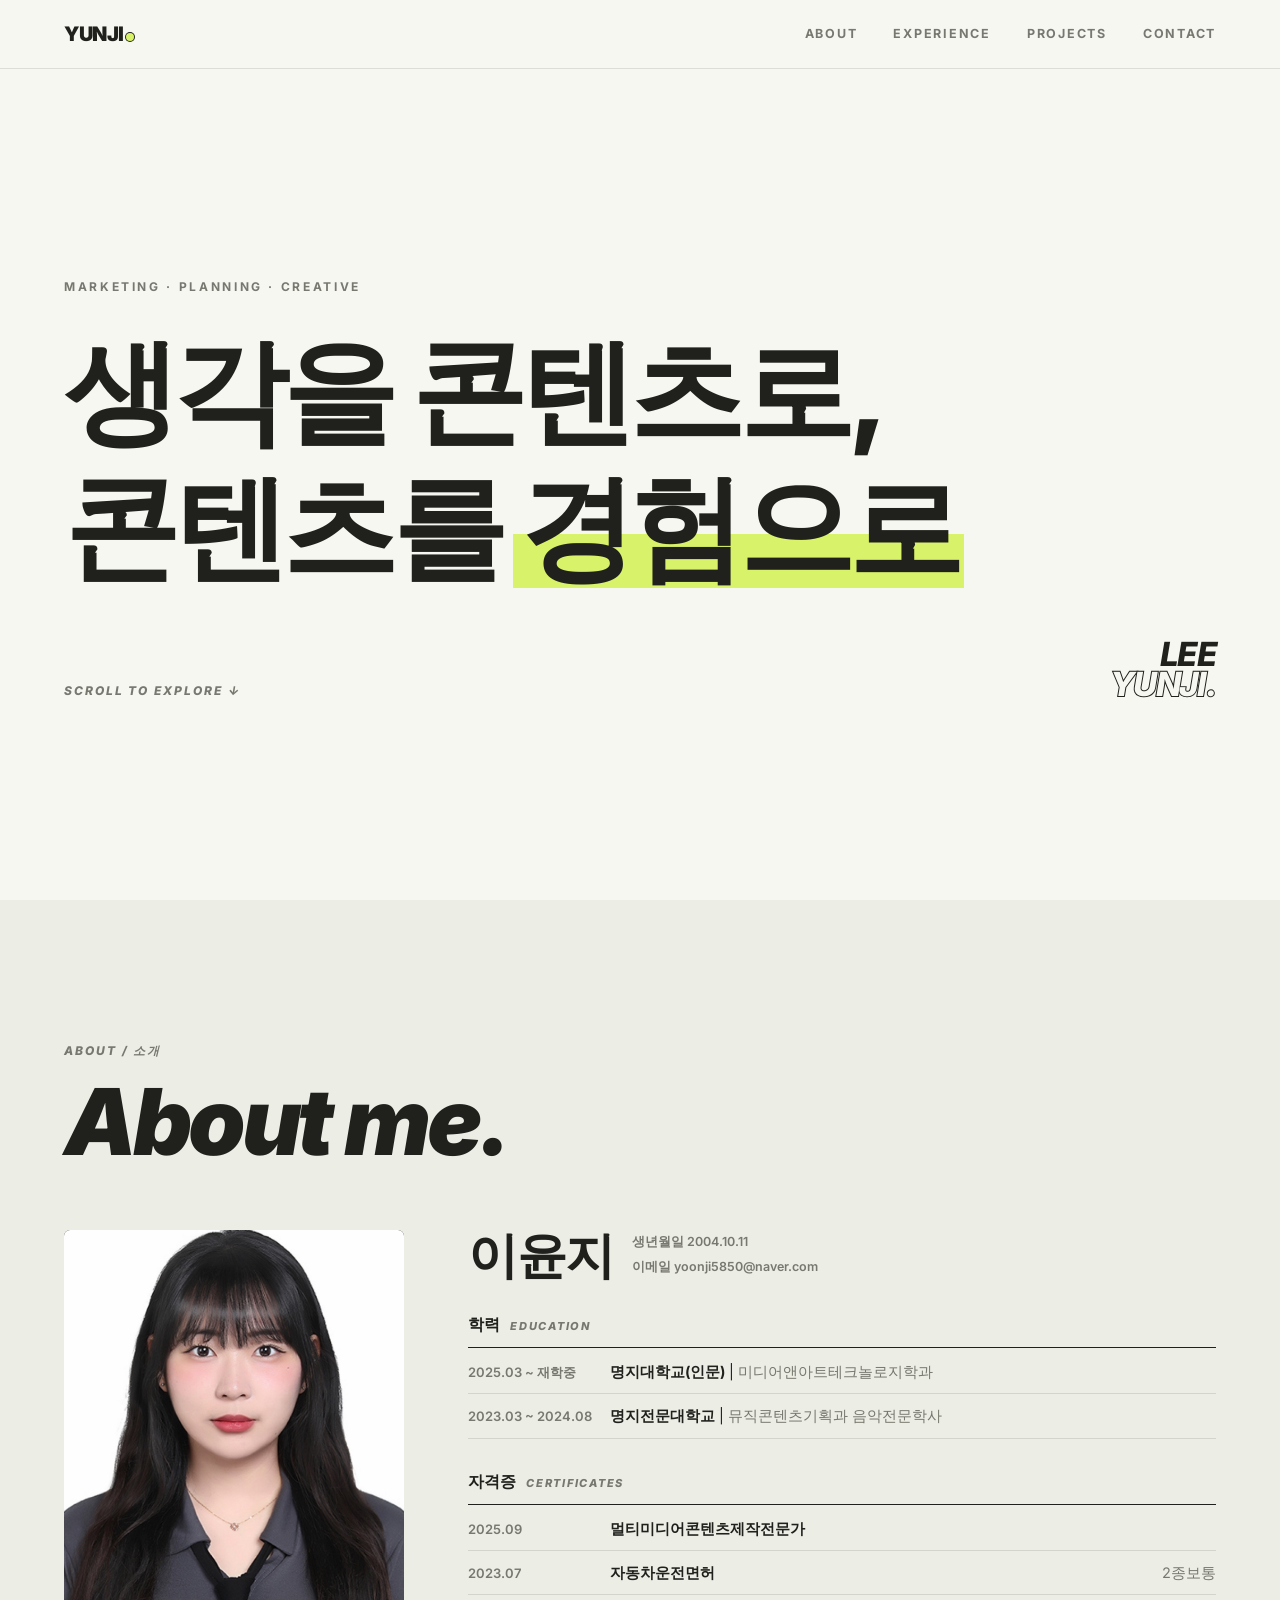
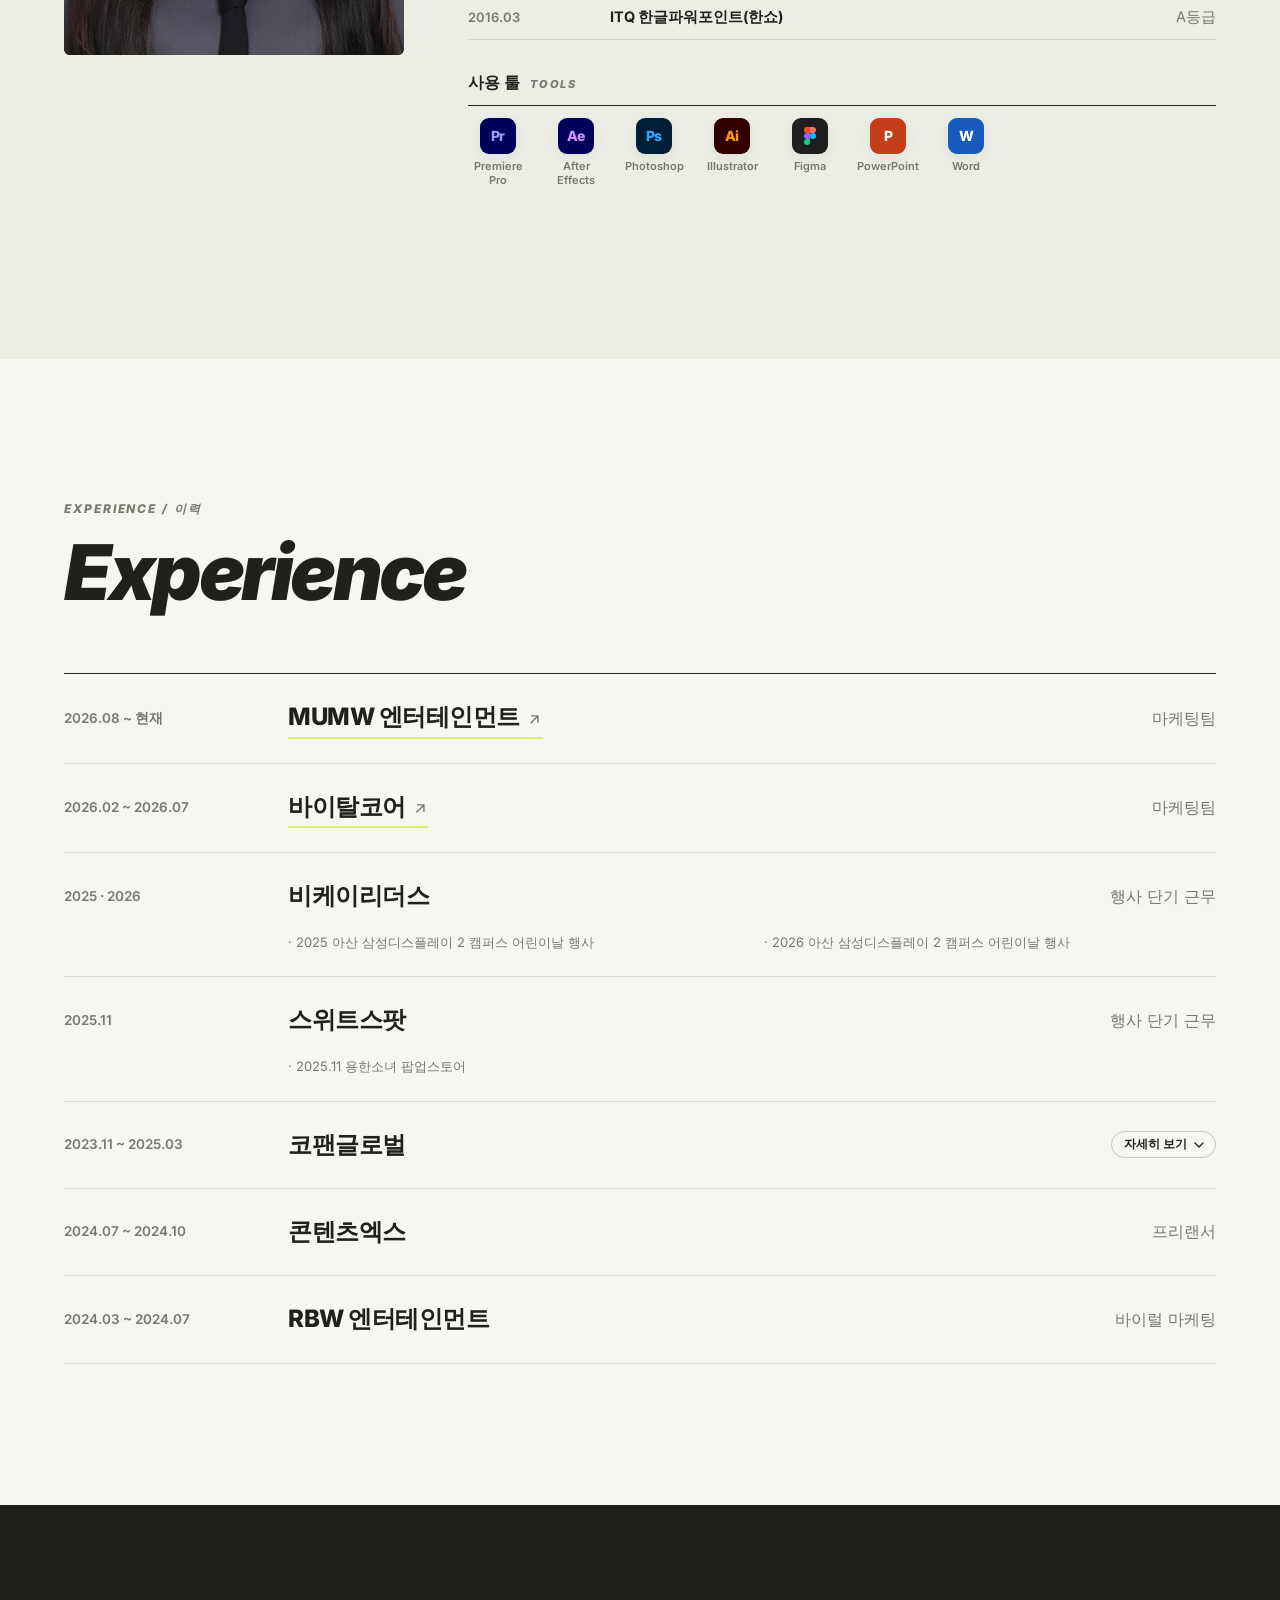
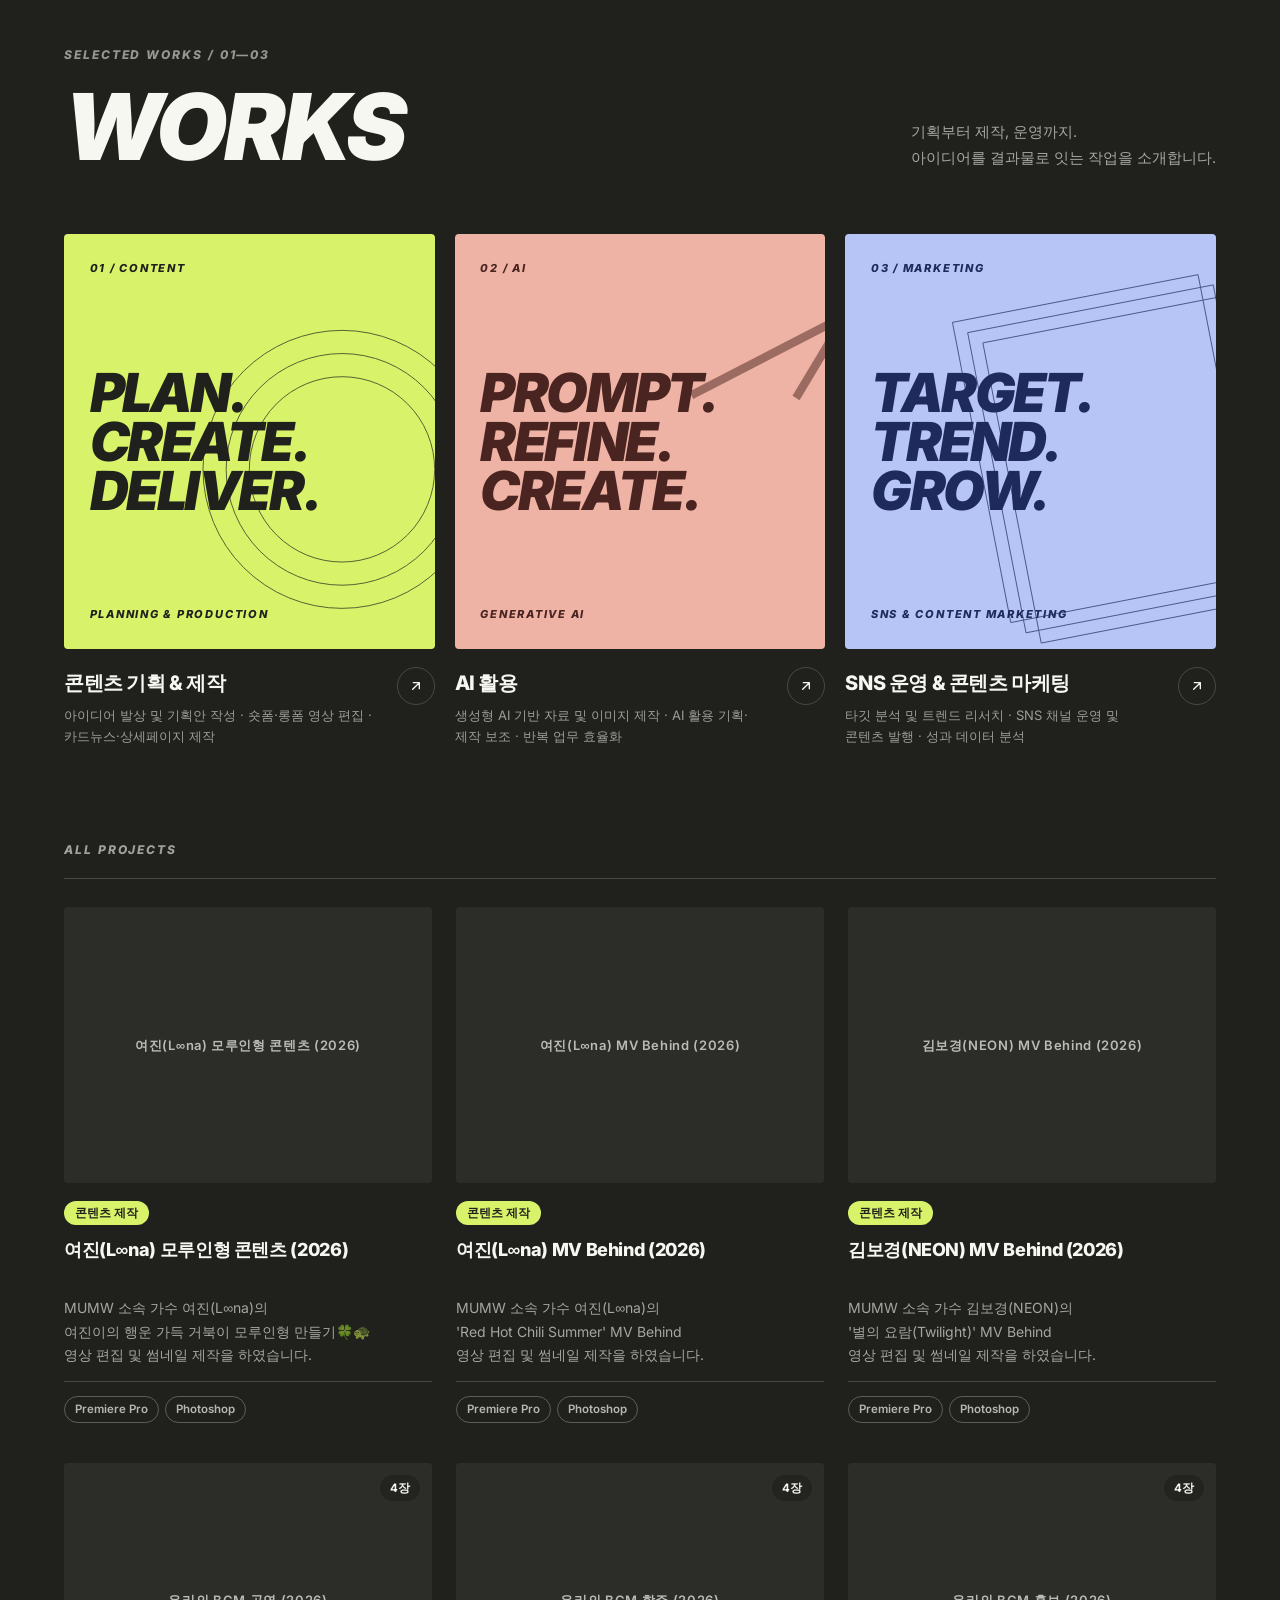
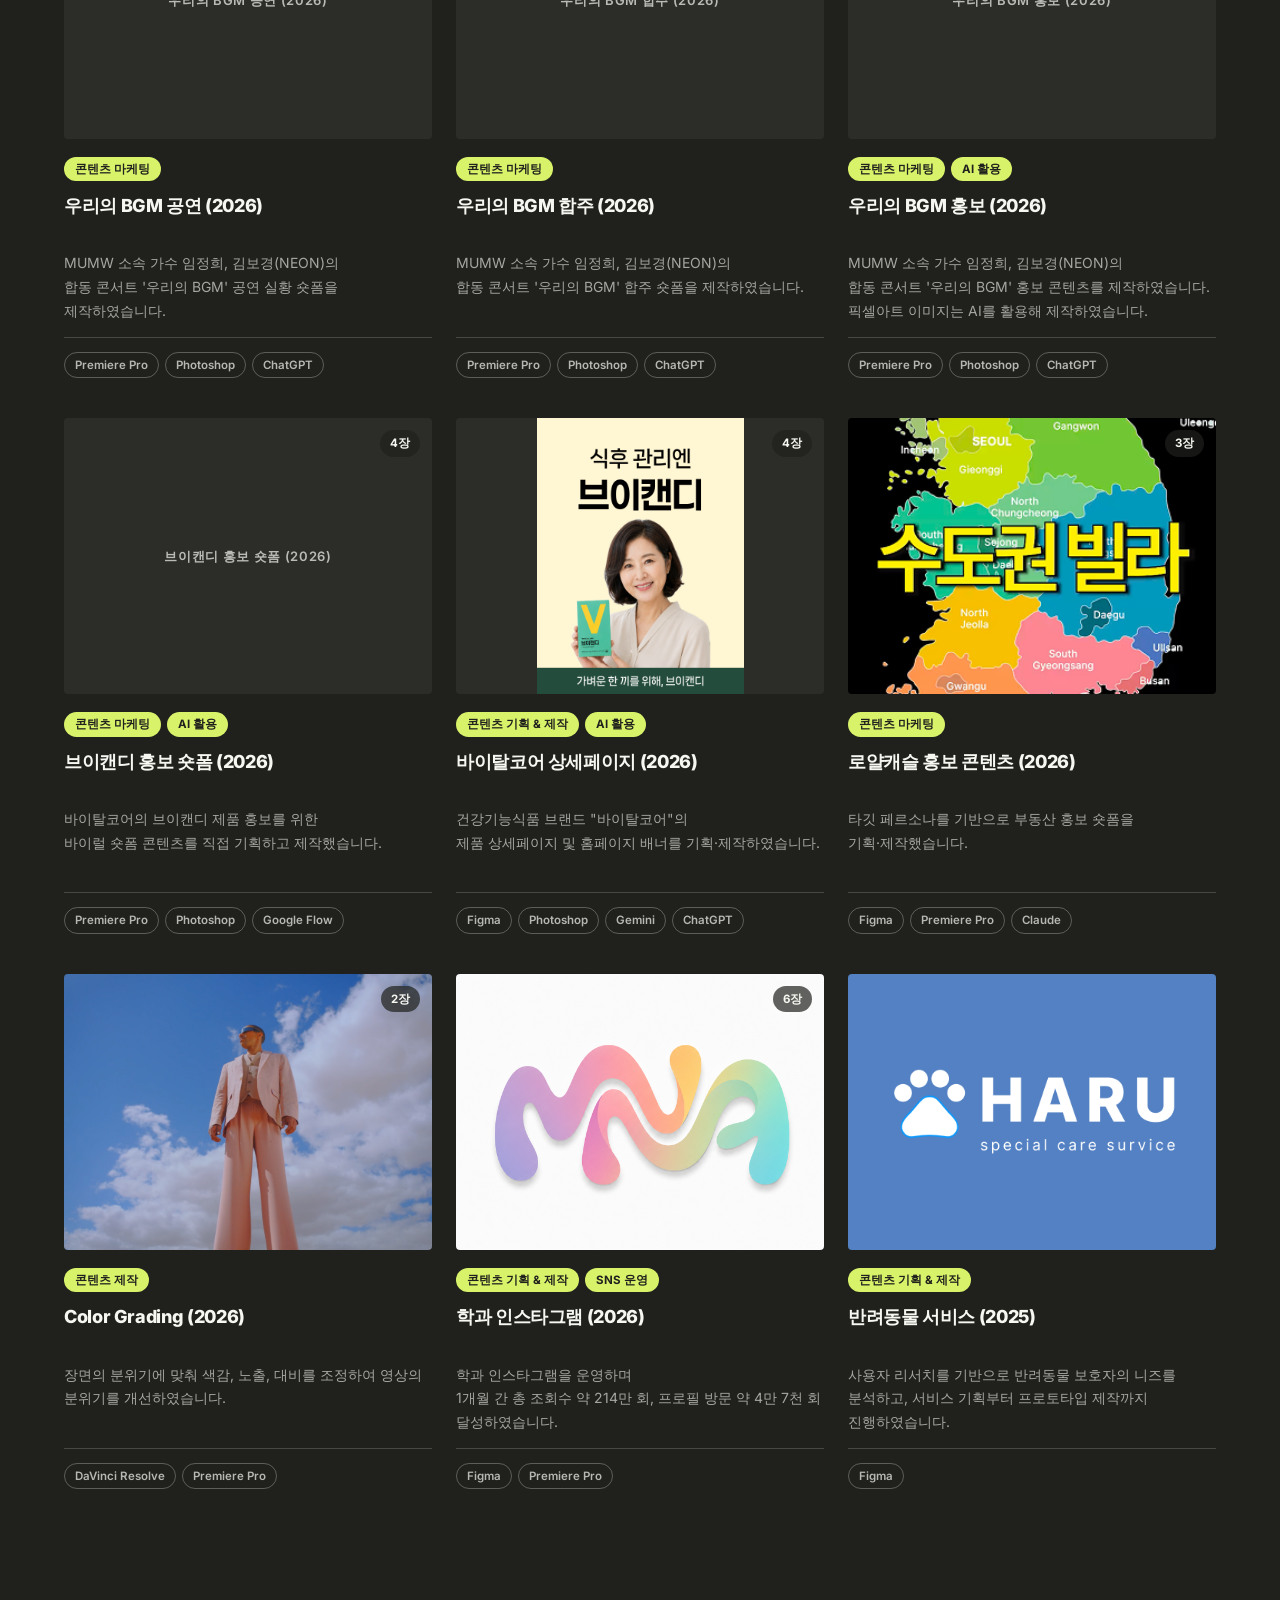
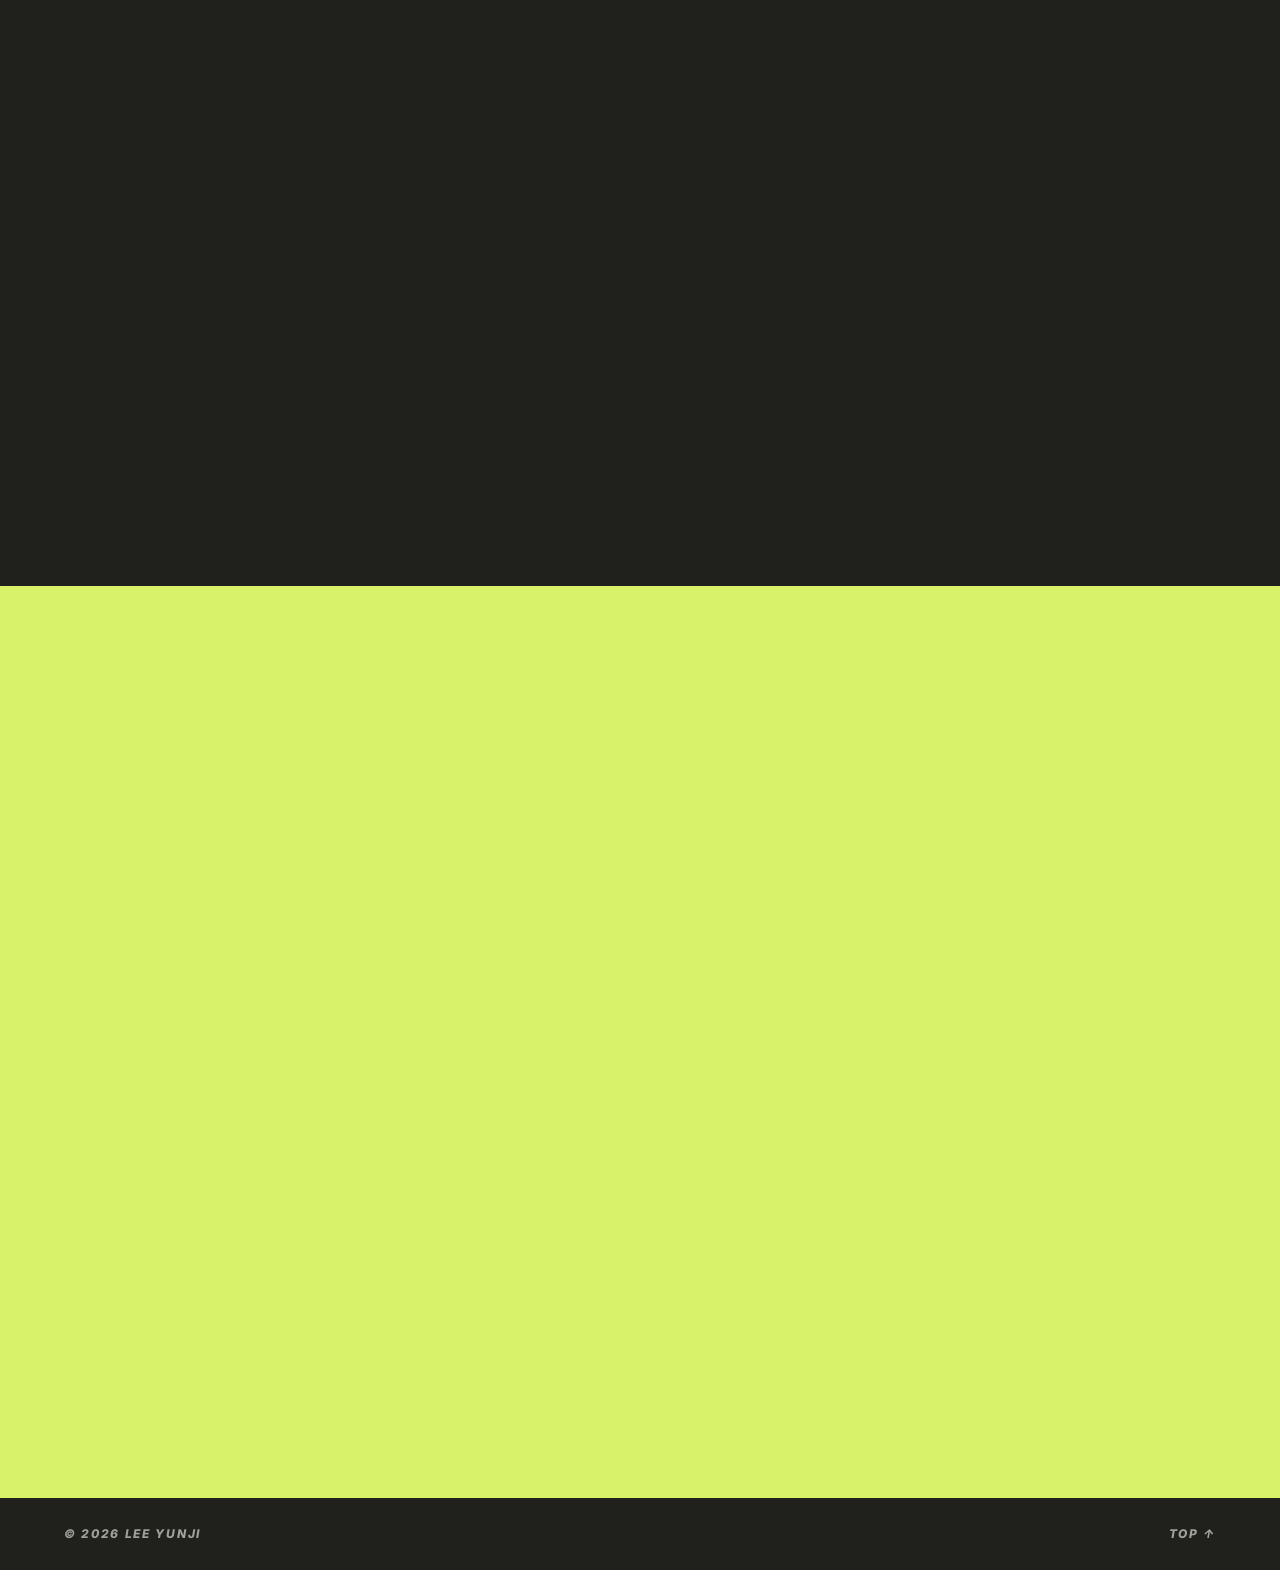
==== commit cb14c7d6: "Hero: name bottom-right, lighter weight, highlight only last word Co-Authored-By: Claude Sonnet 5.5 " ====
--- a/index.html
+++ b/index.html
@@ -44,13 +44,13 @@
       <p class="hero-eyebrow reveal" id="heroEyebrow"></p>
       <div class="hero-main reveal">
         <h1 class="hero-tagline" id="heroTagline"></h1>
+      </div>
+      <div class="hero-bottom">
+        <a href="#about" class="hero-scroll">Scroll to explore <span aria-hidden="true">↓</span></a>
         <p class="hero-name">
           <span class="hero-name-solid" id="heroNameFirst"></span>
           <span class="hero-name-outline" id="heroNameLast"></span>
         </p>
-      </div>
-      <div class="hero-bottom">
-        <a href="#about" class="hero-scroll">Scroll to explore <span aria-hidden="true">↓</span></a>
       </div>
     </div>
   </section>
--- a/css/style.css
+++ b/css/style.css
@@ -108,11 +108,9 @@
   margin:0 0 clamp(20px,3vh,36px);
   font-size:12px; font-weight:700; letter-spacing:.22em; color:var(--muted);
 }
-.hero-main{
-  display:flex; align-items:flex-start; justify-content:space-between; gap:32px;
-}
+.hero-main{ display:block; }
 .hero-tagline{
-  margin:0; font-size:clamp(44px, 9vw, 150px); font-weight:900;
+  margin:0; font-size:clamp(44px, 9vw, 150px); font-weight:800;
   line-height:1.18; letter-spacing:-.05em;
 }
 .hero-hl{
@@ -120,14 +118,14 @@
   color:inherit; padding:0 .06em; margin-left:-.06em;
 }
 .hero-name{
-  margin:.4em 0 0; display:flex; flex-direction:column; flex:0 0 auto; text-align:right;
-  font-size:clamp(22px, 2.6vw, 40px); font-weight:900; font-style:italic;
+  margin:0; display:flex; flex-direction:column; flex:0 0 auto; text-align:right;
+  font-size:clamp(22px, 2.6vw, 40px); font-weight:800; font-style:italic;
   letter-spacing:-.05em; line-height:.9; text-transform:uppercase;
 }
 .hero-name-solid{ color:var(--ink); }
 .hero-name-outline{ color:var(--bg); -webkit-text-stroke:2px var(--ink); paint-order:stroke fill; }
 .hero-bottom{
-  display:flex; justify-content:flex-end;
+  display:flex; justify-content:space-between; align-items:flex-end; gap:20px;
   margin-top:clamp(28px,5vh,56px);
 }
 .hero-scroll{
@@ -823,8 +821,7 @@
     transform:translateX(100%); transition:transform .4s var(--ease);
   }
   .nav.open{ transform:translateX(0); box-shadow:var(--shadow-lg); }
-  .hero-main{ flex-direction:column-reverse; gap:20px; }
-  .hero-name{ margin:0; flex-direction:row; gap:.3em; text-align:left; font-size:26px; }
+  .hero-name{ font-size:22px; }
   .hero-tagline{ font-size:9.2vw; }
   .nav-link{ font-size:15px; color:var(--ink); }
   .menu-toggle{ display:flex; z-index:2; }
@@ -838,7 +835,6 @@
   .exp-list > li{ grid-template-columns:1fr; padding:20px 0; }
   .r-group ul{ grid-template-columns:1fr; }
   .resume-list .r-note{ justify-content:flex-start; }
-  .hero-bottom{ justify-content:flex-start; }
   .fab-contact{ right:16px; bottom:16px; padding:13px 20px; font-size:13px; }
   .pmodal-body{ padding:24px 20px 28px; }
   .pmodal-title{ font-size:19px; }
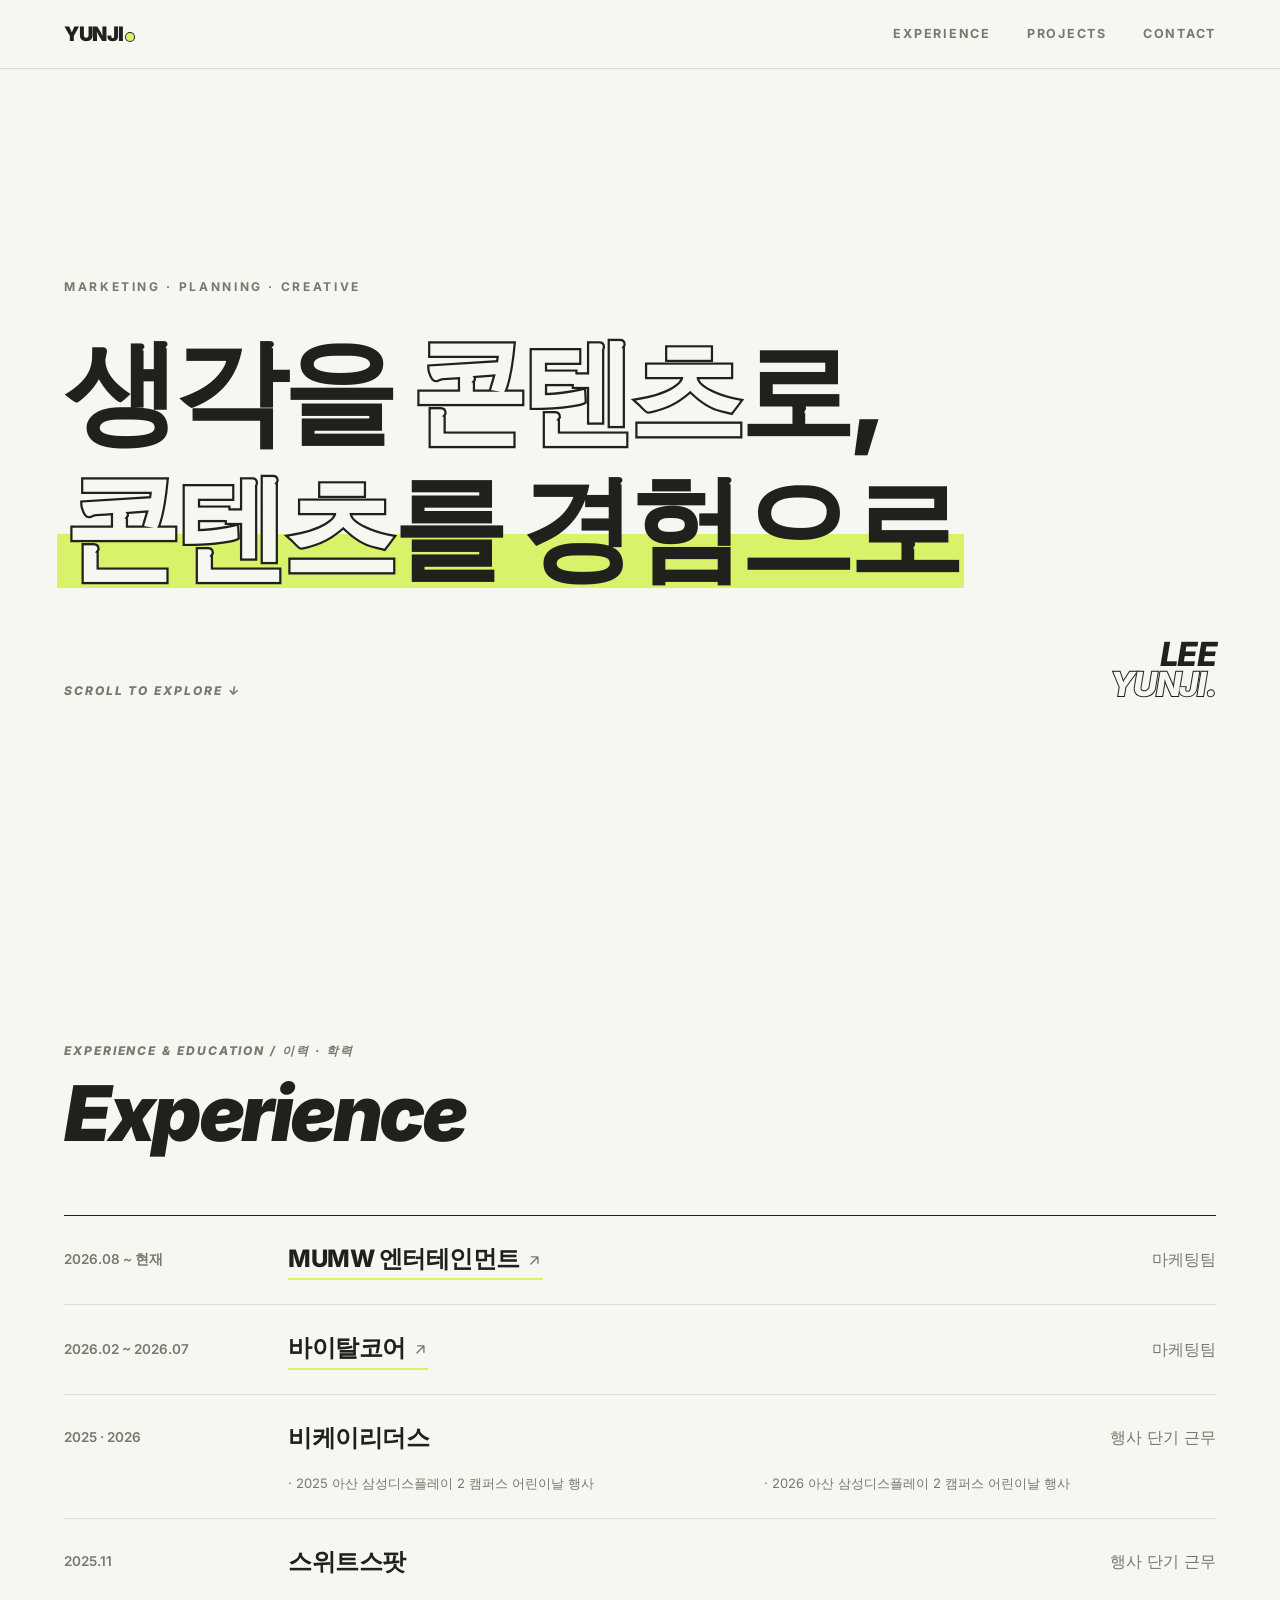
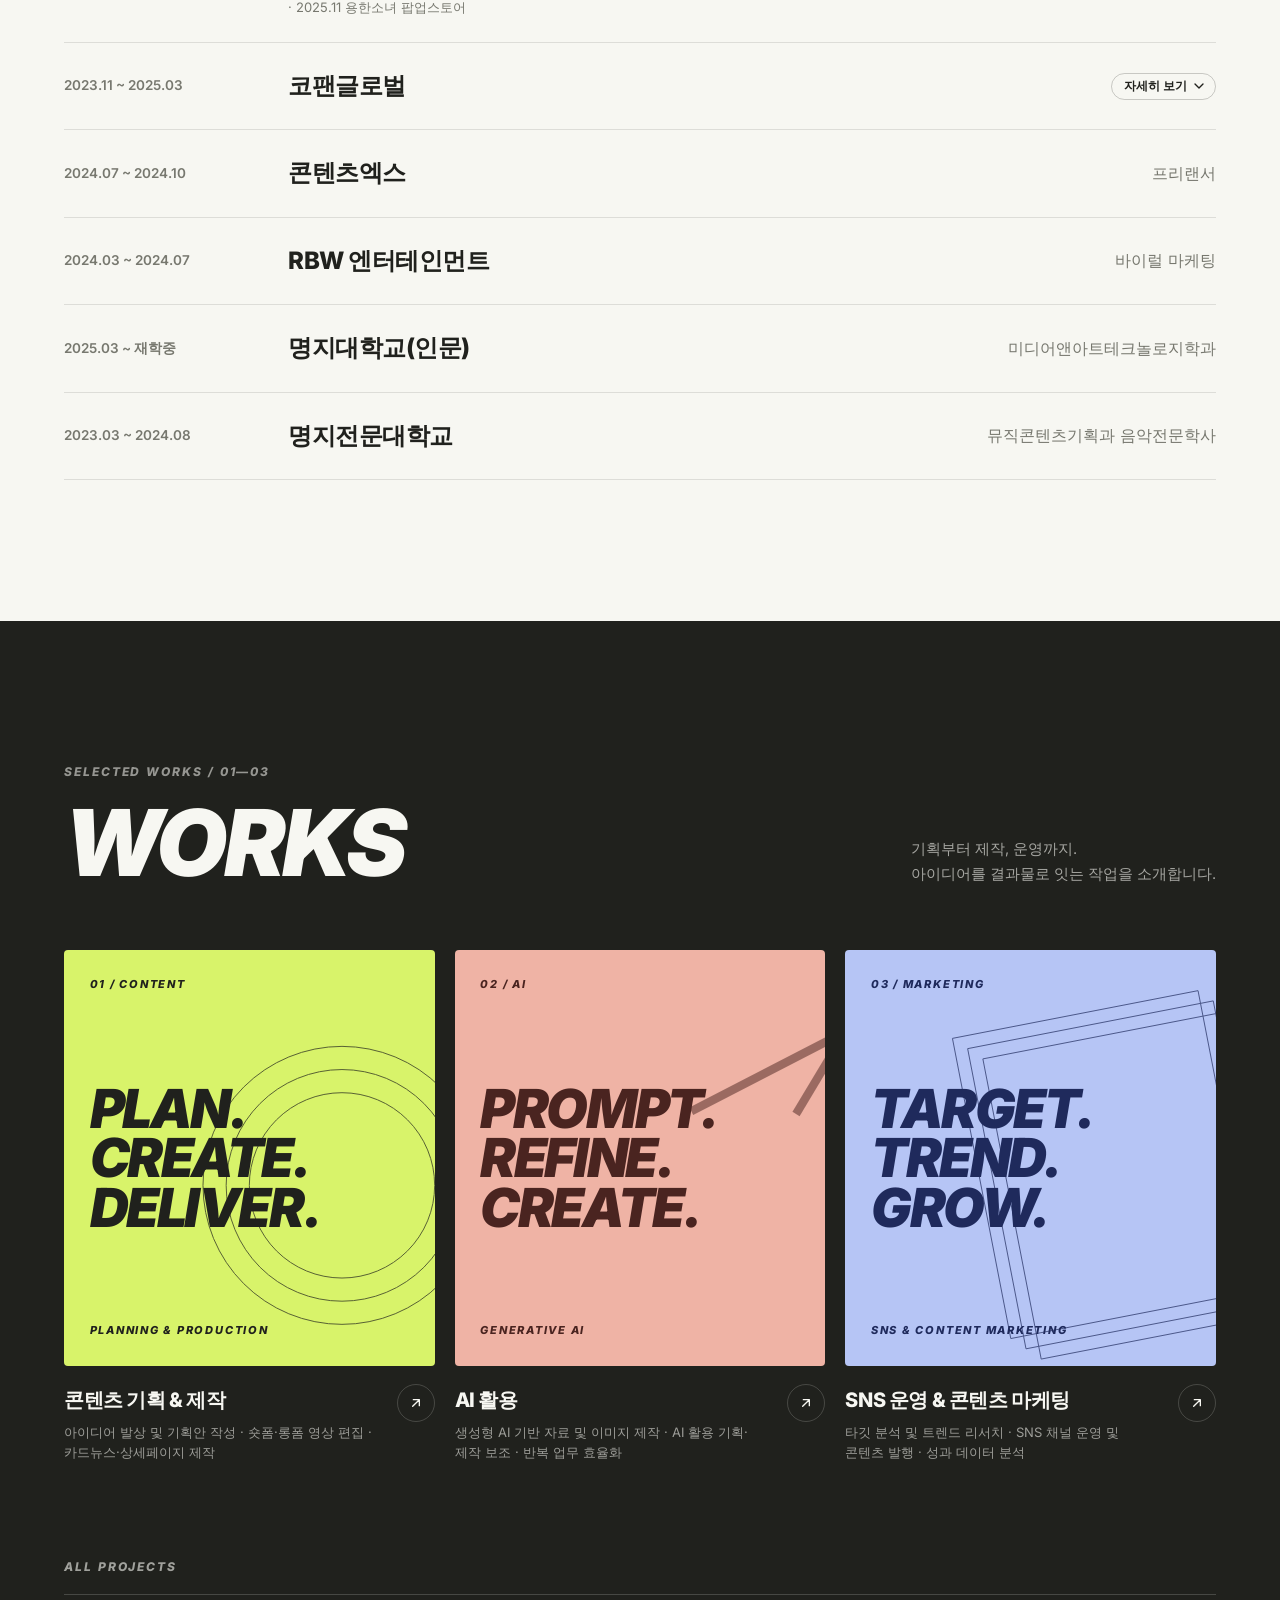
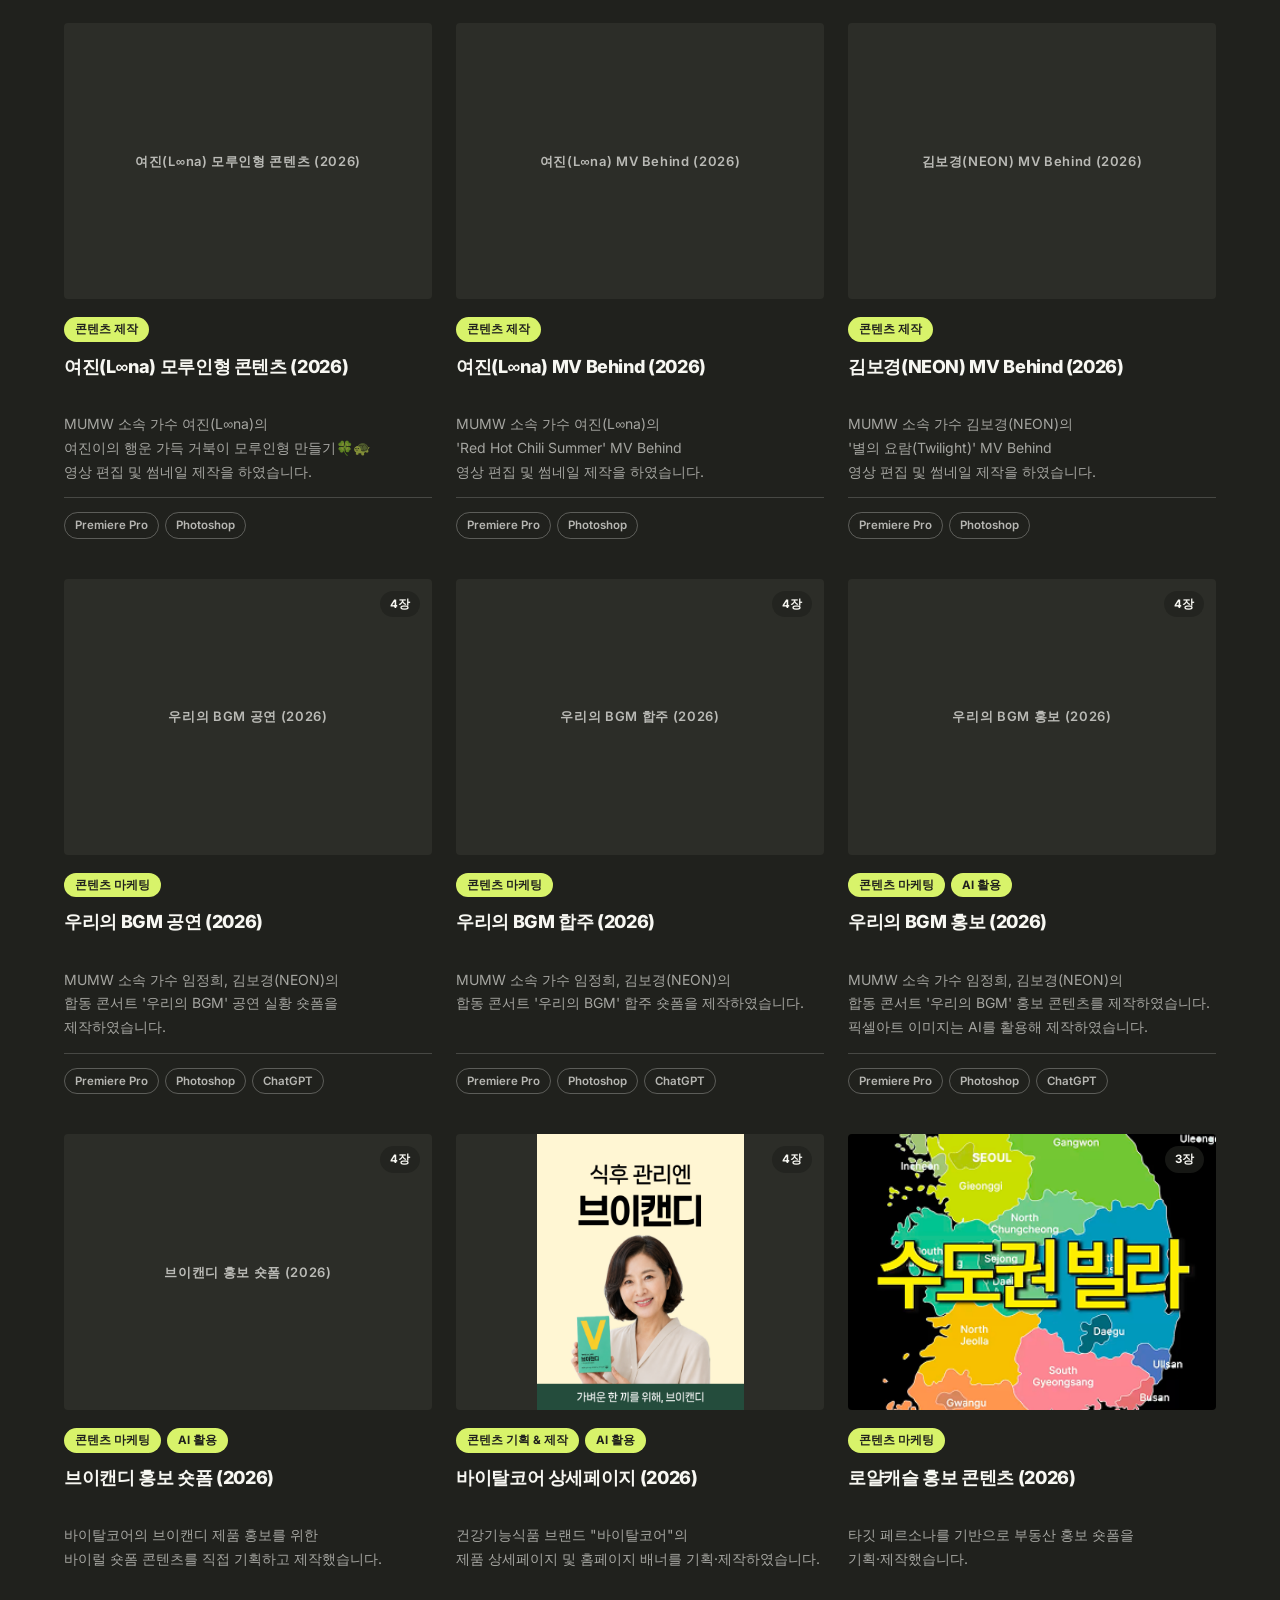
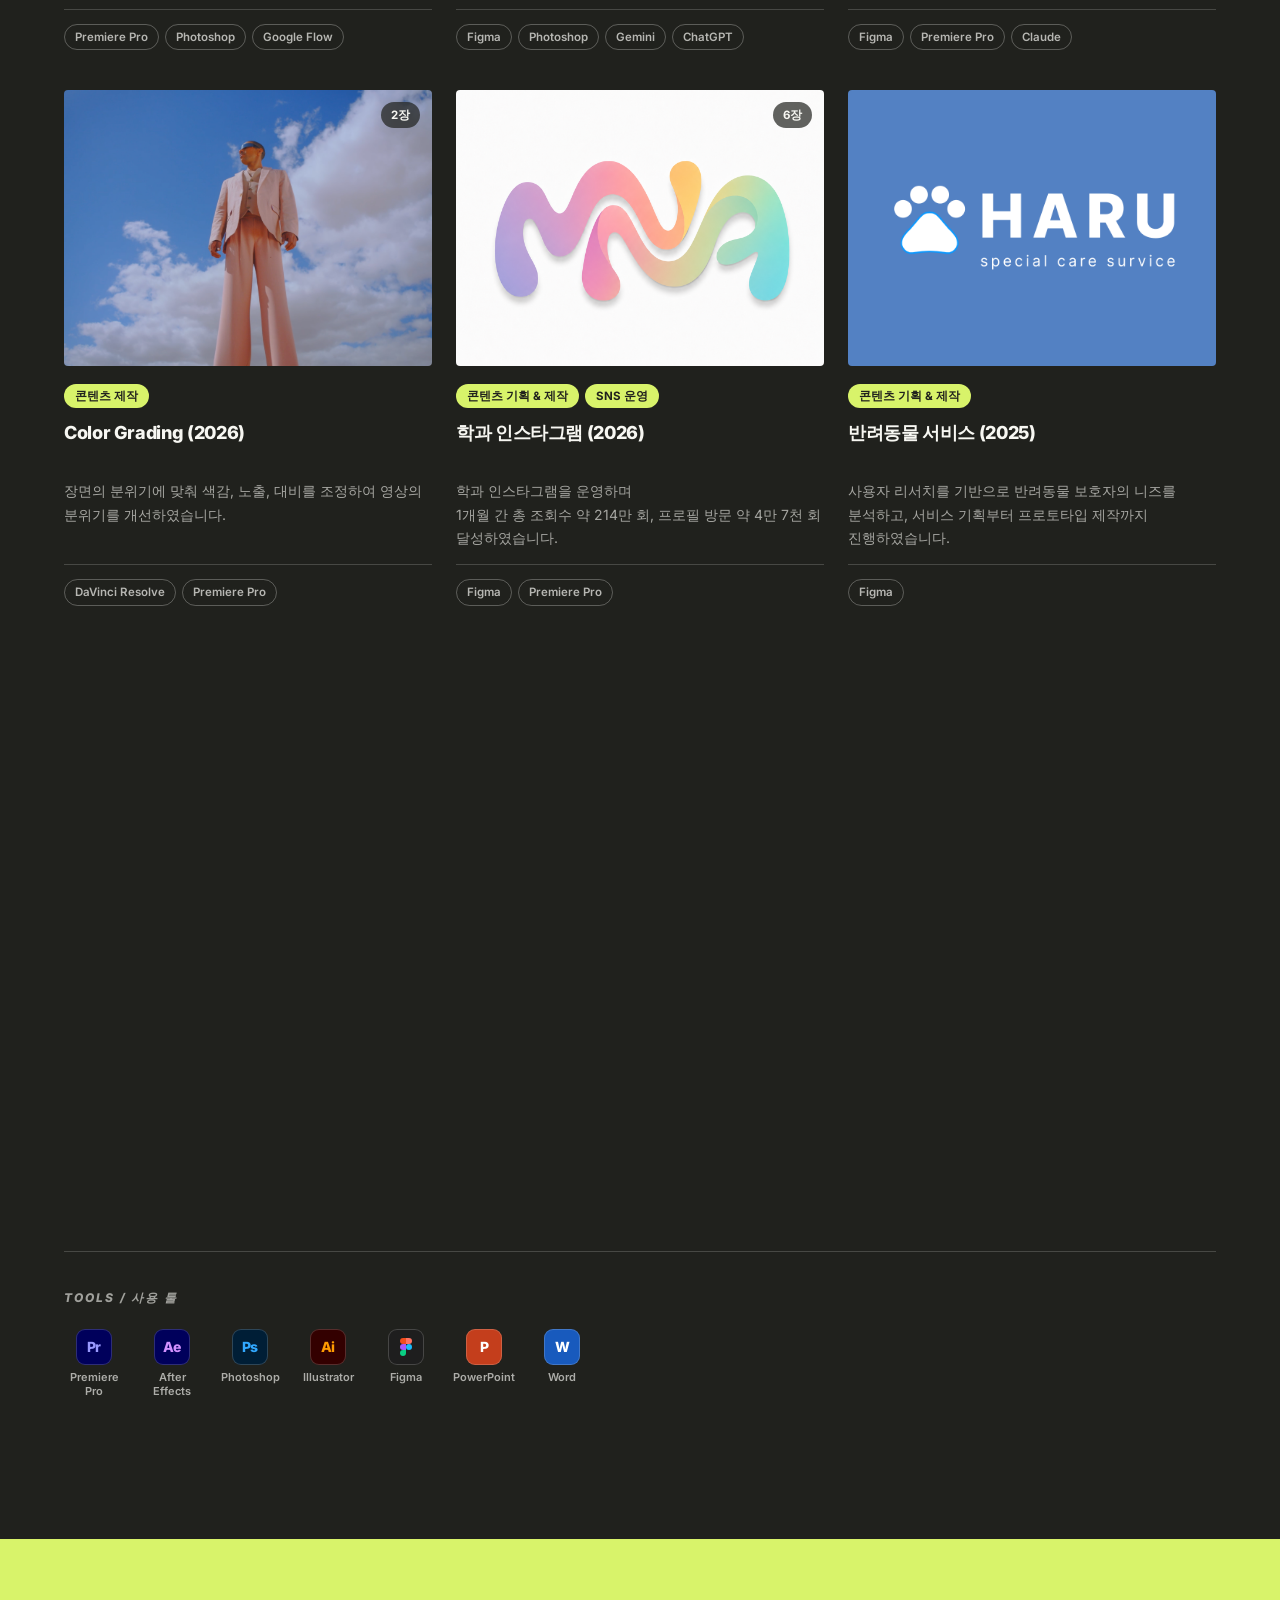
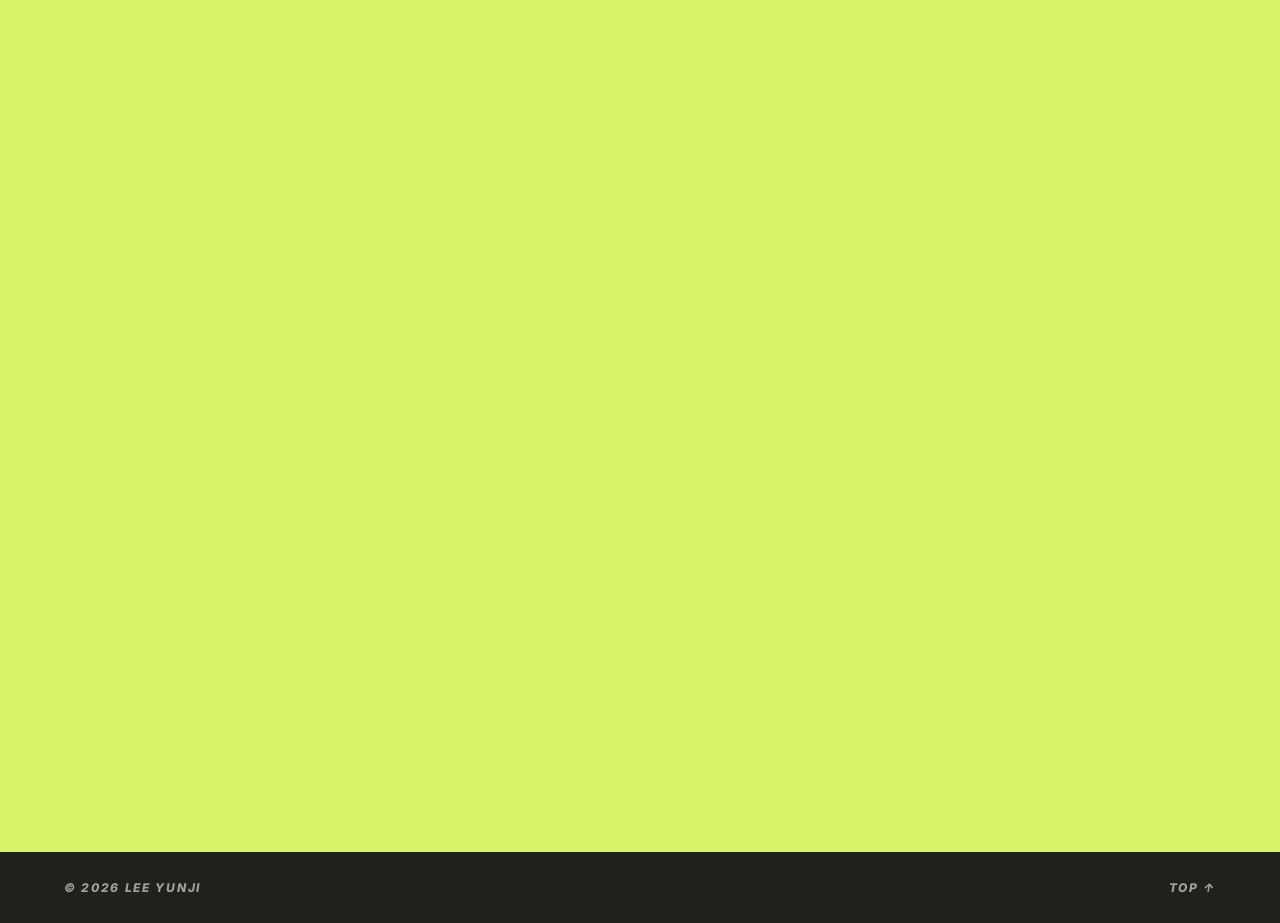
==== commit 523c4ee4: "Remove About; education joins experience list; tools move to bottom of works Co-Authored-By: Claude " ====
--- a/index.html
+++ b/index.html
@@ -26,7 +26,6 @@
       <a href="#hero" class="logo" id="logoText">YUNJI</a>
 
       <nav class="nav" id="nav">
-        <a href="#about" class="nav-link">ABOUT</a>
         <a href="#experience" class="nav-link">EXPERIENCE</a>
         <a href="#projectsAnchor" class="nav-link">PROJECTS</a>
         <a href="#contact" class="nav-link">CONTACT</a>
@@ -46,7 +45,7 @@
         <h1 class="hero-tagline" id="heroTagline"></h1>
       </div>
       <div class="hero-bottom">
-        <a href="#about" class="hero-scroll">Scroll to explore <span aria-hidden="true">↓</span></a>
+        <a href="#experience" class="hero-scroll">Scroll to explore <span aria-hidden="true">↓</span></a>
         <p class="hero-name">
           <span class="hero-name-solid" id="heroNameFirst"></span>
           <span class="hero-name-outline" id="heroNameLast"></span>
@@ -55,57 +54,11 @@
     </div>
   </section>
 
-  <!-- ================= 2. About (소개) ================= -->
-  <section class="section about" id="about">
-    <div class="container">
-      <div class="sec-head reveal">
-        <p class="sec-label">About / 소개</p>
-        <h2 class="sec-title">About me.</h2>
-      </div>
-
-      <div class="about-grid">
-        <div class="about-photo reveal">
-          <div class="about-photo-box" id="aboutPhotoBox">
-            <img
-              class="about-photo-img"
-              id="aboutPhoto"
-              src="./images/profile.jpg"
-              alt="이윤지 프로필 사진"
-              onload="this.parentElement.classList.add('photo-loaded')"
-              onerror="this.style.display='none'"
-            />
-          </div>
-        </div>
-        <div class="about-text reveal">
-          <div class="resume-heading">
-            <span class="resume-name" id="resumeName"></span>
-            <ul class="resume-meta" id="resumeMeta"></ul>
-          </div>
-
-          <div class="resume-block">
-            <h3 class="resume-block-title">학력 <span>Education</span></h3>
-            <ul class="resume-list" id="eduList"></ul>
-          </div>
-
-          <div class="resume-block">
-            <h3 class="resume-block-title">자격증 <span>Certificates</span></h3>
-            <ul class="resume-list" id="certList"></ul>
-          </div>
-
-          <div class="resume-block">
-            <h3 class="resume-block-title">사용 툴 <span>Tools</span></h3>
-            <ul class="about-tools-list" id="aboutTools"></ul>
-          </div>
-        </div>
-      </div>
-    </div>
-  </section>
-
   <!-- ================= Experience (이력) ================= -->
   <section class="section experience" id="experience">
     <div class="container">
       <div class="sec-head reveal">
-        <p class="sec-label">Experience / 이력</p>
+        <p class="sec-label">Experience & Education / 이력 · 학력</p>
         <h2 class="sec-title">Experience</h2>
       </div>
       <ul class="resume-list exp-list reveal" id="expList"></ul>
@@ -138,6 +91,11 @@
       </div>
 
       <div class="portfolio-grid" id="portfolioGrid"></div>
+
+      <div class="works-tools">
+        <p class="works-listlabel">Tools / 사용 툴</p>
+        <ul class="about-tools-list" id="aboutTools"></ul>
+      </div>
     </div>
   </section>
 
--- a/css/style.css
+++ b/css/style.css
@@ -117,6 +117,7 @@
   background:linear-gradient(transparent 56%, var(--accent) 56%, var(--accent) 94%, transparent 94%);
   color:inherit; padding:0 .06em; margin-left:-.06em;
 }
+.hero-outline{ color:var(--bg); -webkit-text-stroke:clamp(3px,.35vw,5px) var(--ink); paint-order:stroke fill; }
 .hero-name{
   margin:0; display:flex; flex-direction:column; flex:0 0 auto; text-align:right;
   font-size:clamp(22px, 2.6vw, 40px); font-weight:800; font-style:italic;
@@ -199,6 +200,11 @@
 .r-group ul{ display:grid; grid-template-columns:repeat(2, 1fr); gap:4px 24px; }
 .r-group li{ display:block !important; border:0 !important; padding:0 !important; font-size:13px; line-height:1.6; color:var(--muted); }
 .r-group li::before{ content:"· "; }
+
+.works-tools{ margin-top:clamp(56px,7vw,100px); padding-top:24px; border-top:1px solid var(--line-light); }
+.works-tools .about-tools-list{ margin-top:22px; }
+.works .tool-name{ color:rgba(247,247,242,.65); }
+.works .tool-badge{ box-shadow:inset 0 0 0 1px rgba(247,247,242,.18); }
 
 /* ---------- Experience ---------- */
 .experience{ background:var(--bg); }
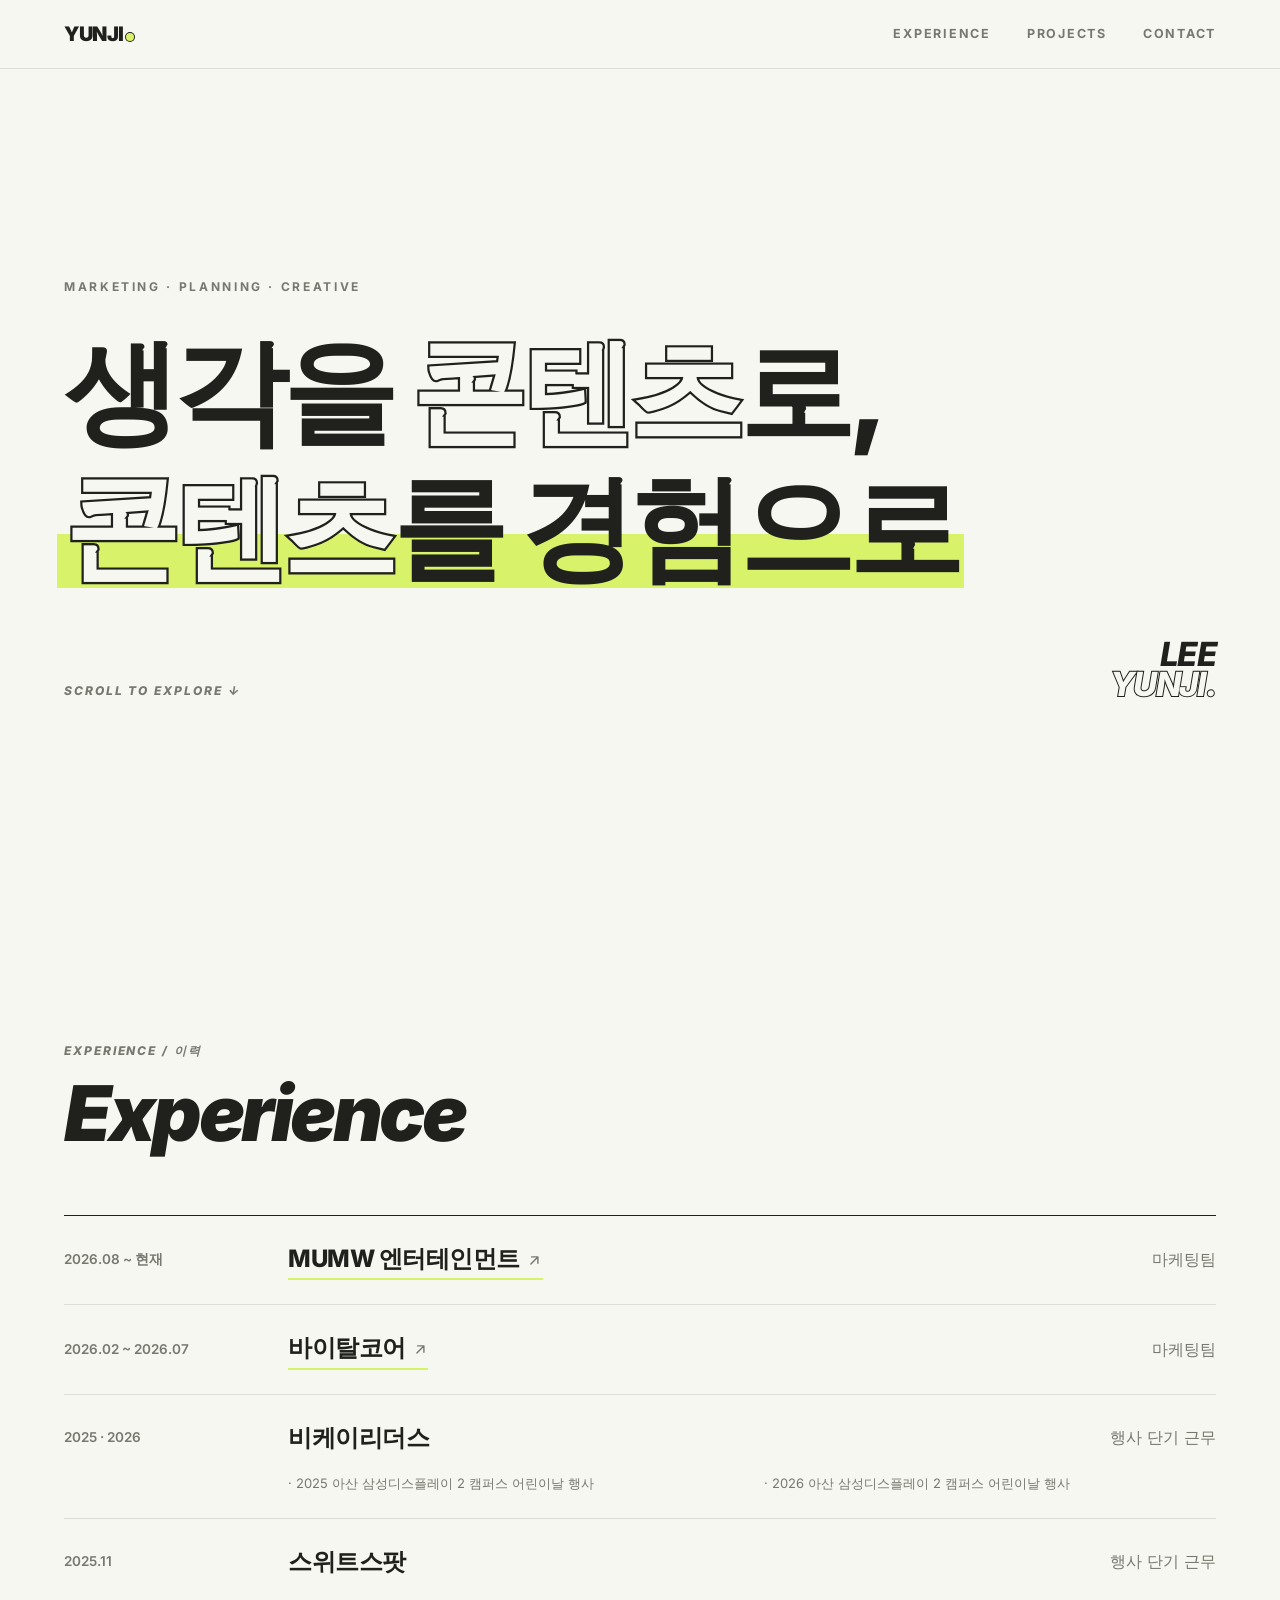
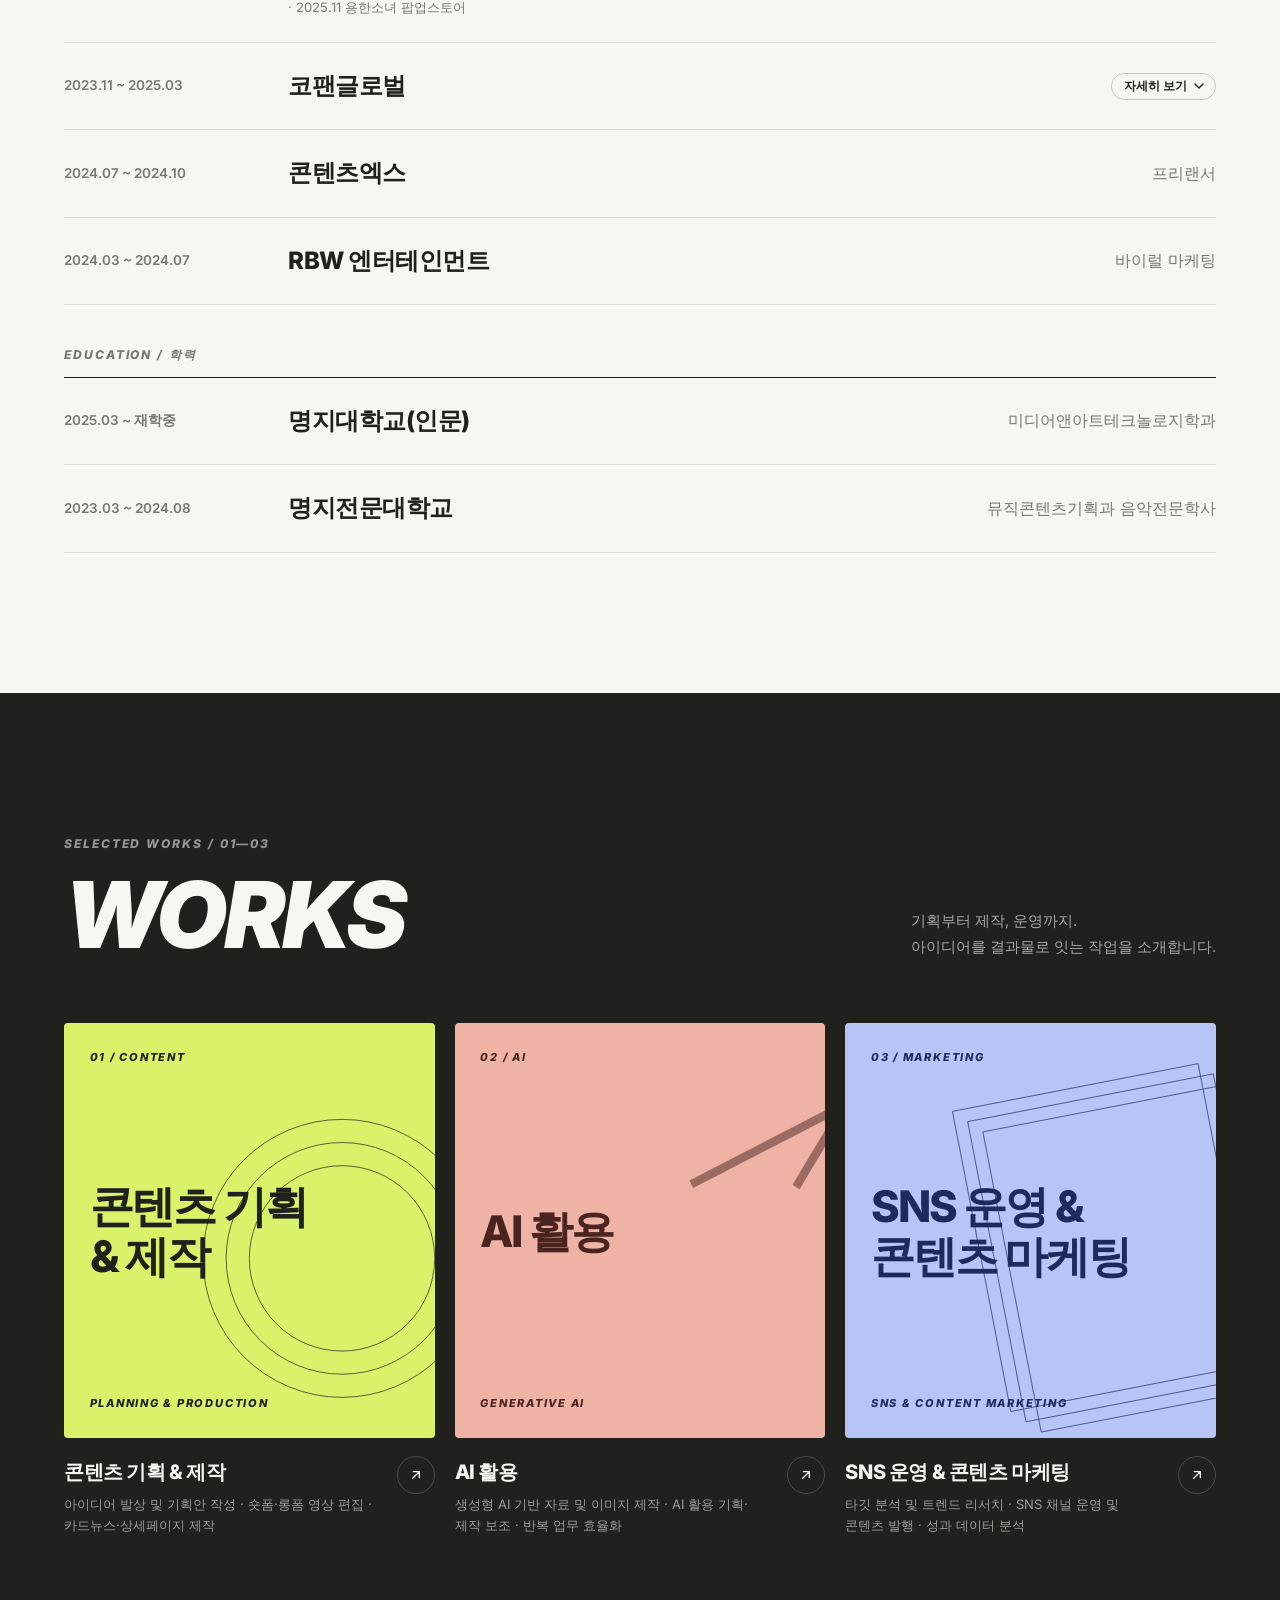
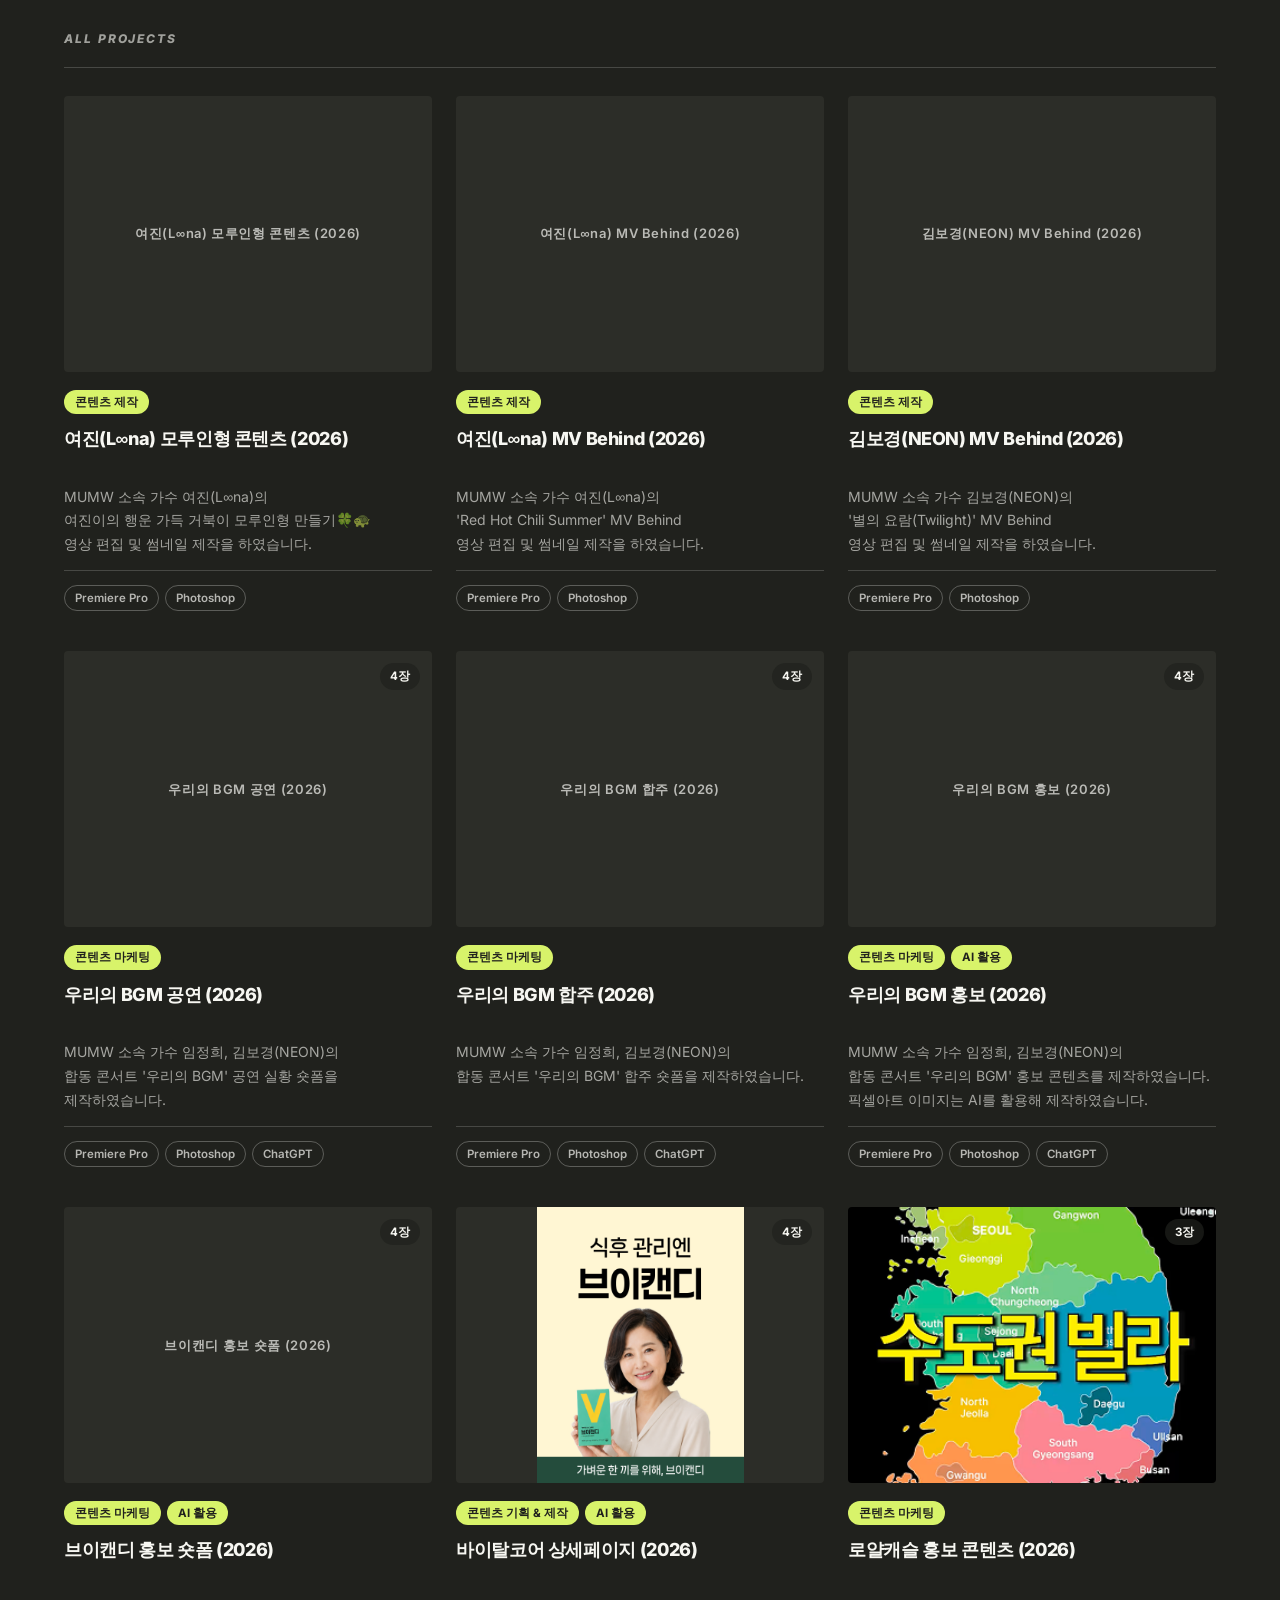
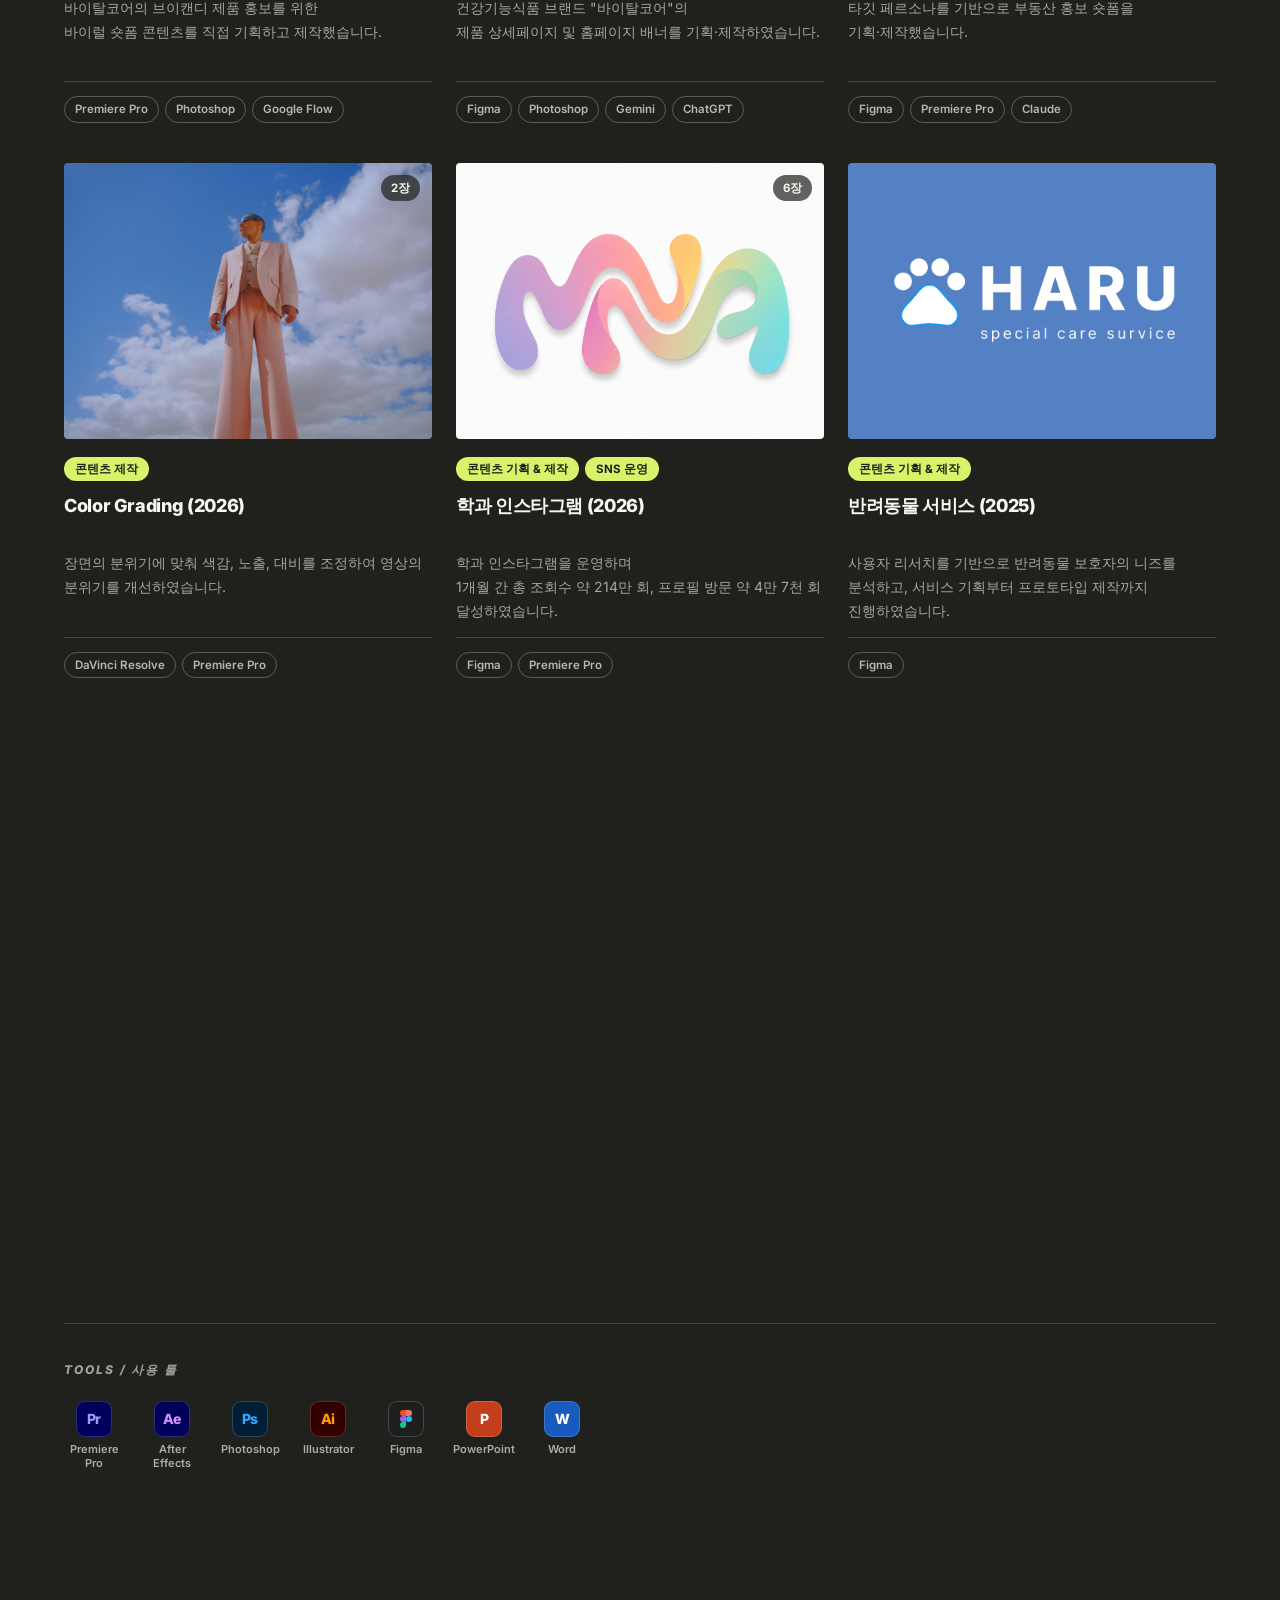
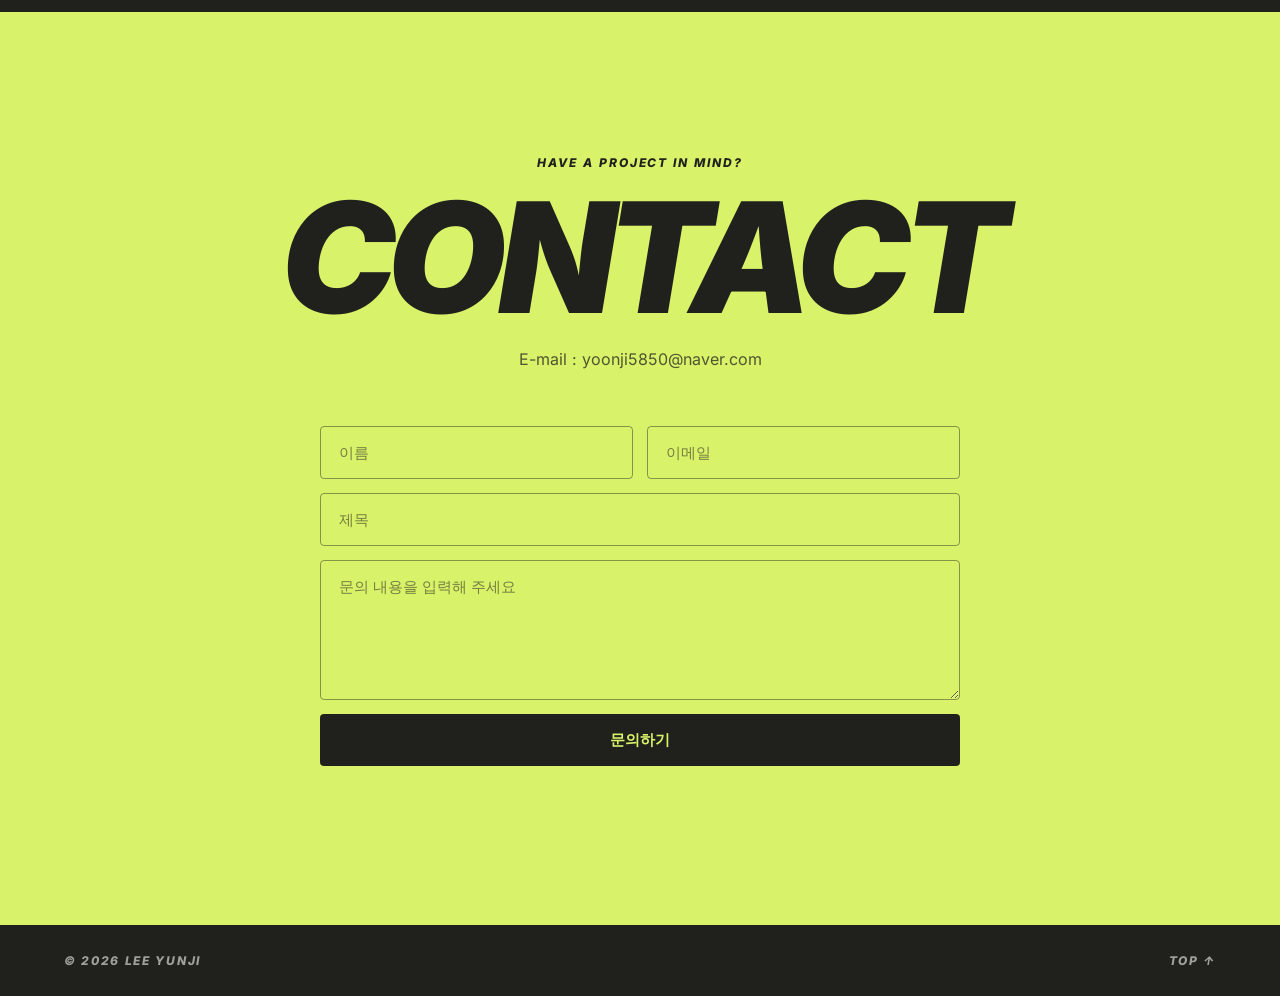
==== commit a5de53de: "Category tiles use Korean titles; Education / 학력 sub-label Co-Authored-By: Claude Sonnet 5.5 <norepl" ====
--- a/index.html
+++ b/index.html
@@ -58,7 +58,7 @@
   <section class="section experience" id="experience">
     <div class="container">
       <div class="sec-head reveal">
-        <p class="sec-label">Experience & Education / 이력 · 학력</p>
+        <p class="sec-label">Experience / 이력</p>
         <h2 class="sec-title">Experience</h2>
       </div>
       <ul class="resume-list exp-list reveal" id="expList"></ul>
--- a/css/style.css
+++ b/css/style.css
@@ -226,6 +226,11 @@
 .r-company svg{ width:.7em; height:.7em; display:block; }
 .r-company:hover, .r-company:focus-visible{ background:var(--accent); }
 
+.exp-list > li.r-heading{
+  display:block; padding:36px 0 10px; border-bottom:1px solid var(--ink);
+}
+.r-heading span{ font-size:12px; font-weight:700; font-style:italic; letter-spacing:.16em; text-transform:uppercase; color:var(--muted); }
+
 /* ---------- Works ---------- */
 .works{ background:var(--ink); color:var(--bg); }
 .works .sec-label{ color:rgba(247,247,242,.55); }
@@ -252,7 +257,7 @@
 }
 .cat-headline{
   position:relative; z-index:1; margin:0;
-  font-size:clamp(34px, 4.2vw, 64px); font-weight:900; font-style:italic; letter-spacing:-.045em; line-height:.92;
+  font-size:clamp(30px, 3.4vw, 52px); font-weight:800; letter-spacing:-.05em; line-height:1.15;
 }
 .cat-card:hover .cat-tile, .cat-card:focus-visible .cat-tile{ transform:translateY(-6px); }
 .cat-card.is-active .cat-tile{ box-shadow:0 0 0 3px var(--bg), 0 0 0 6px var(--accent); }
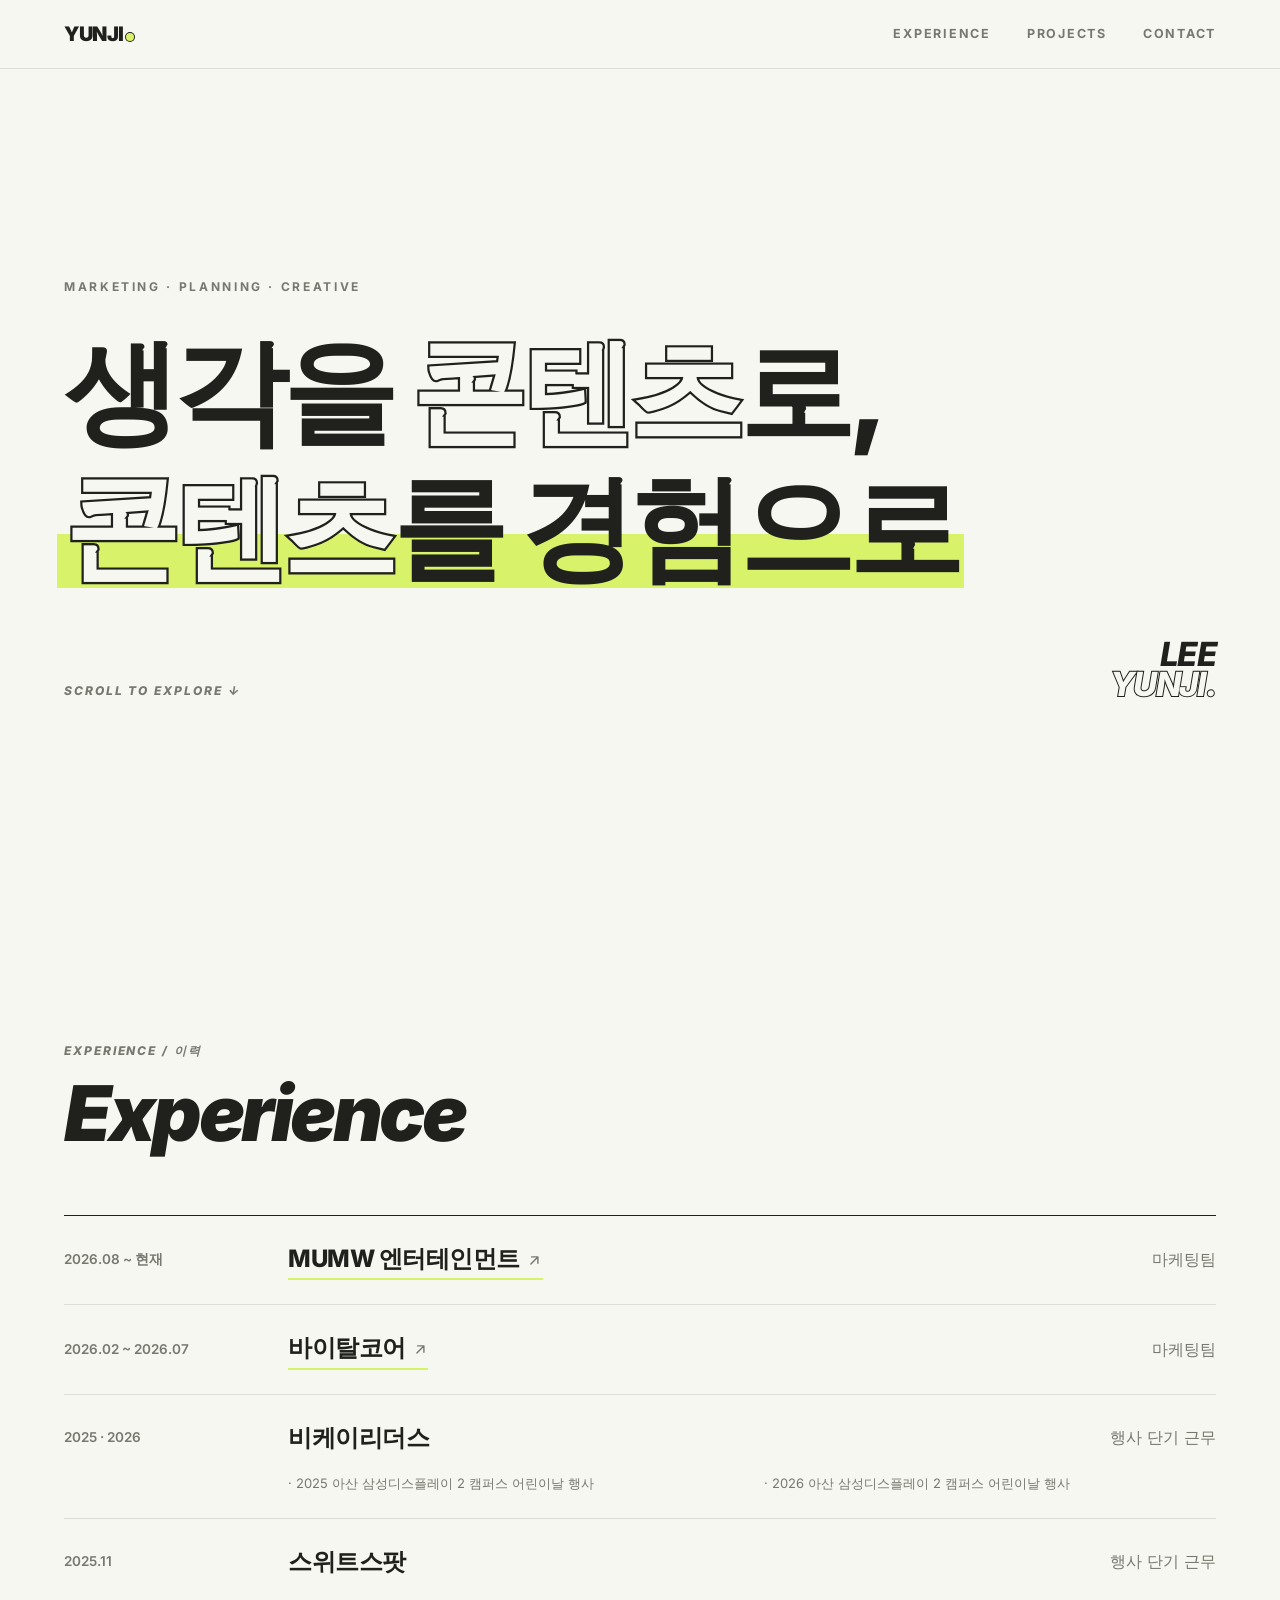
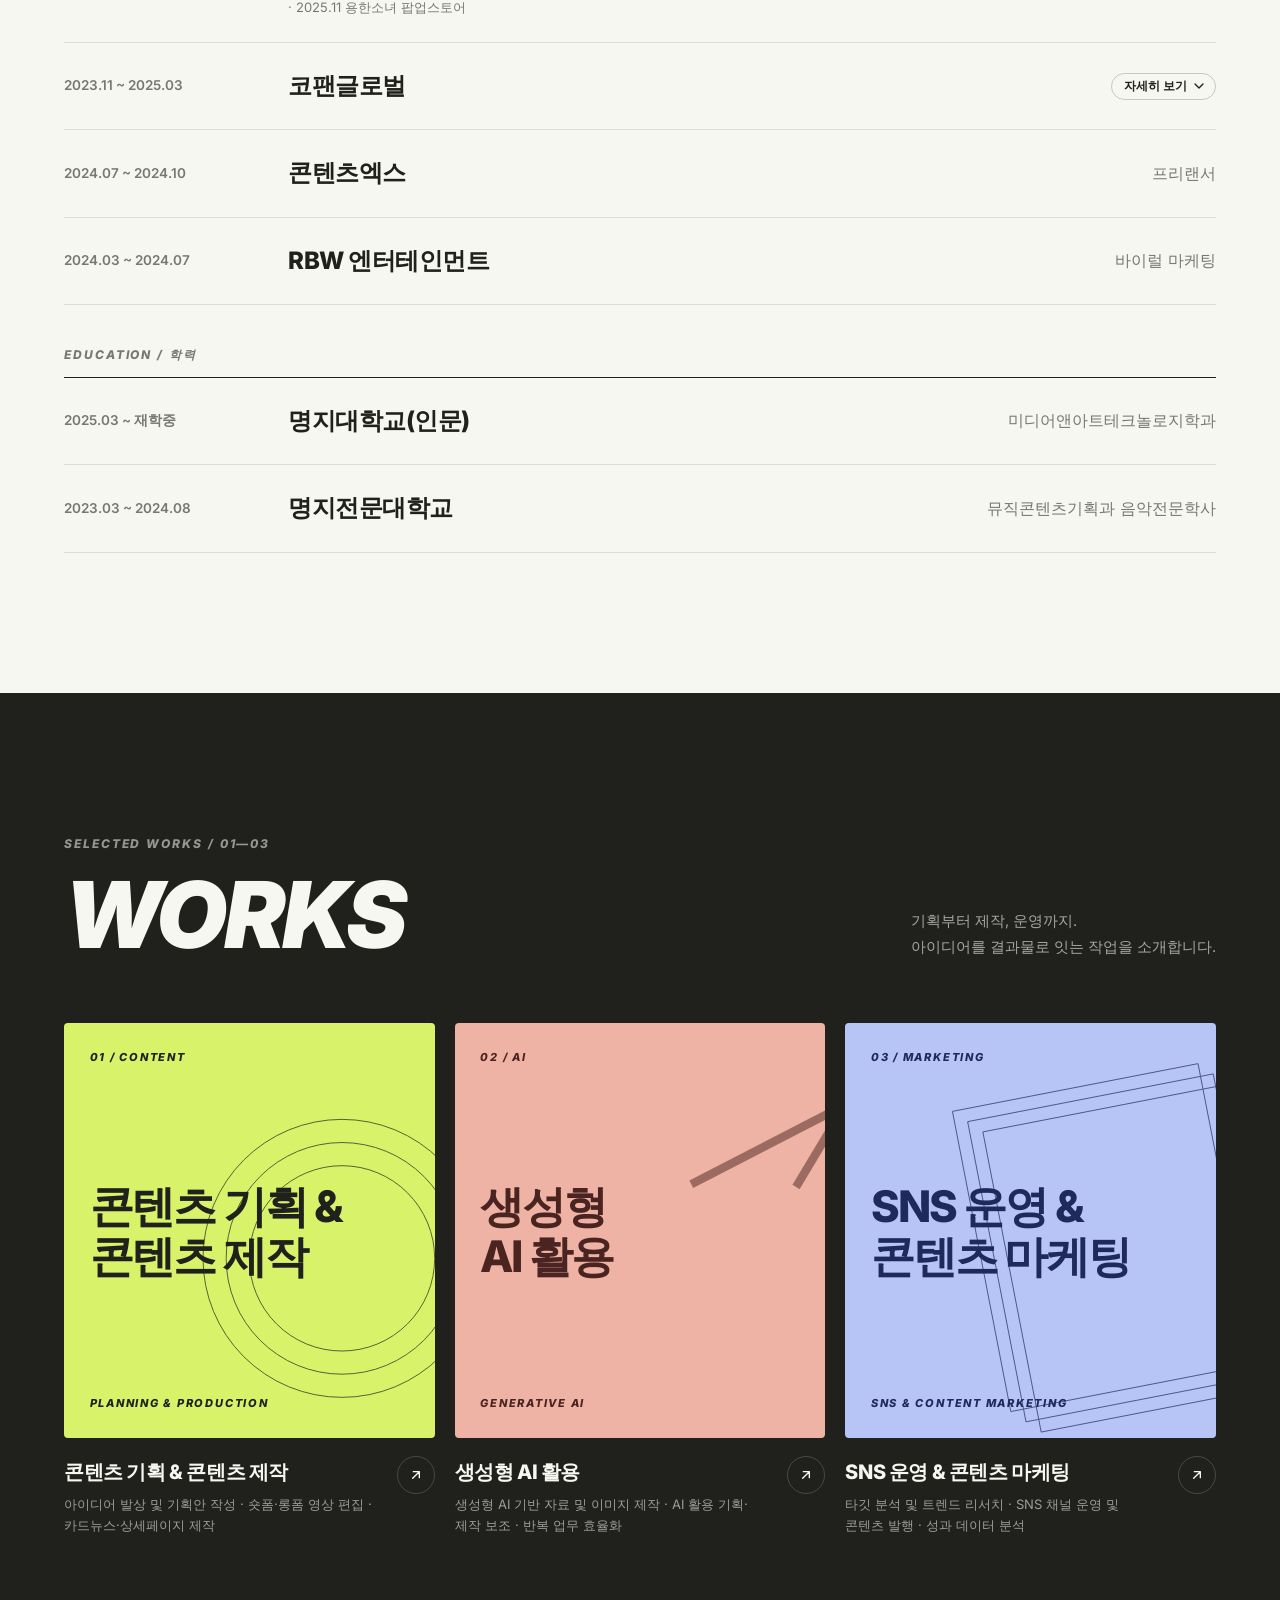
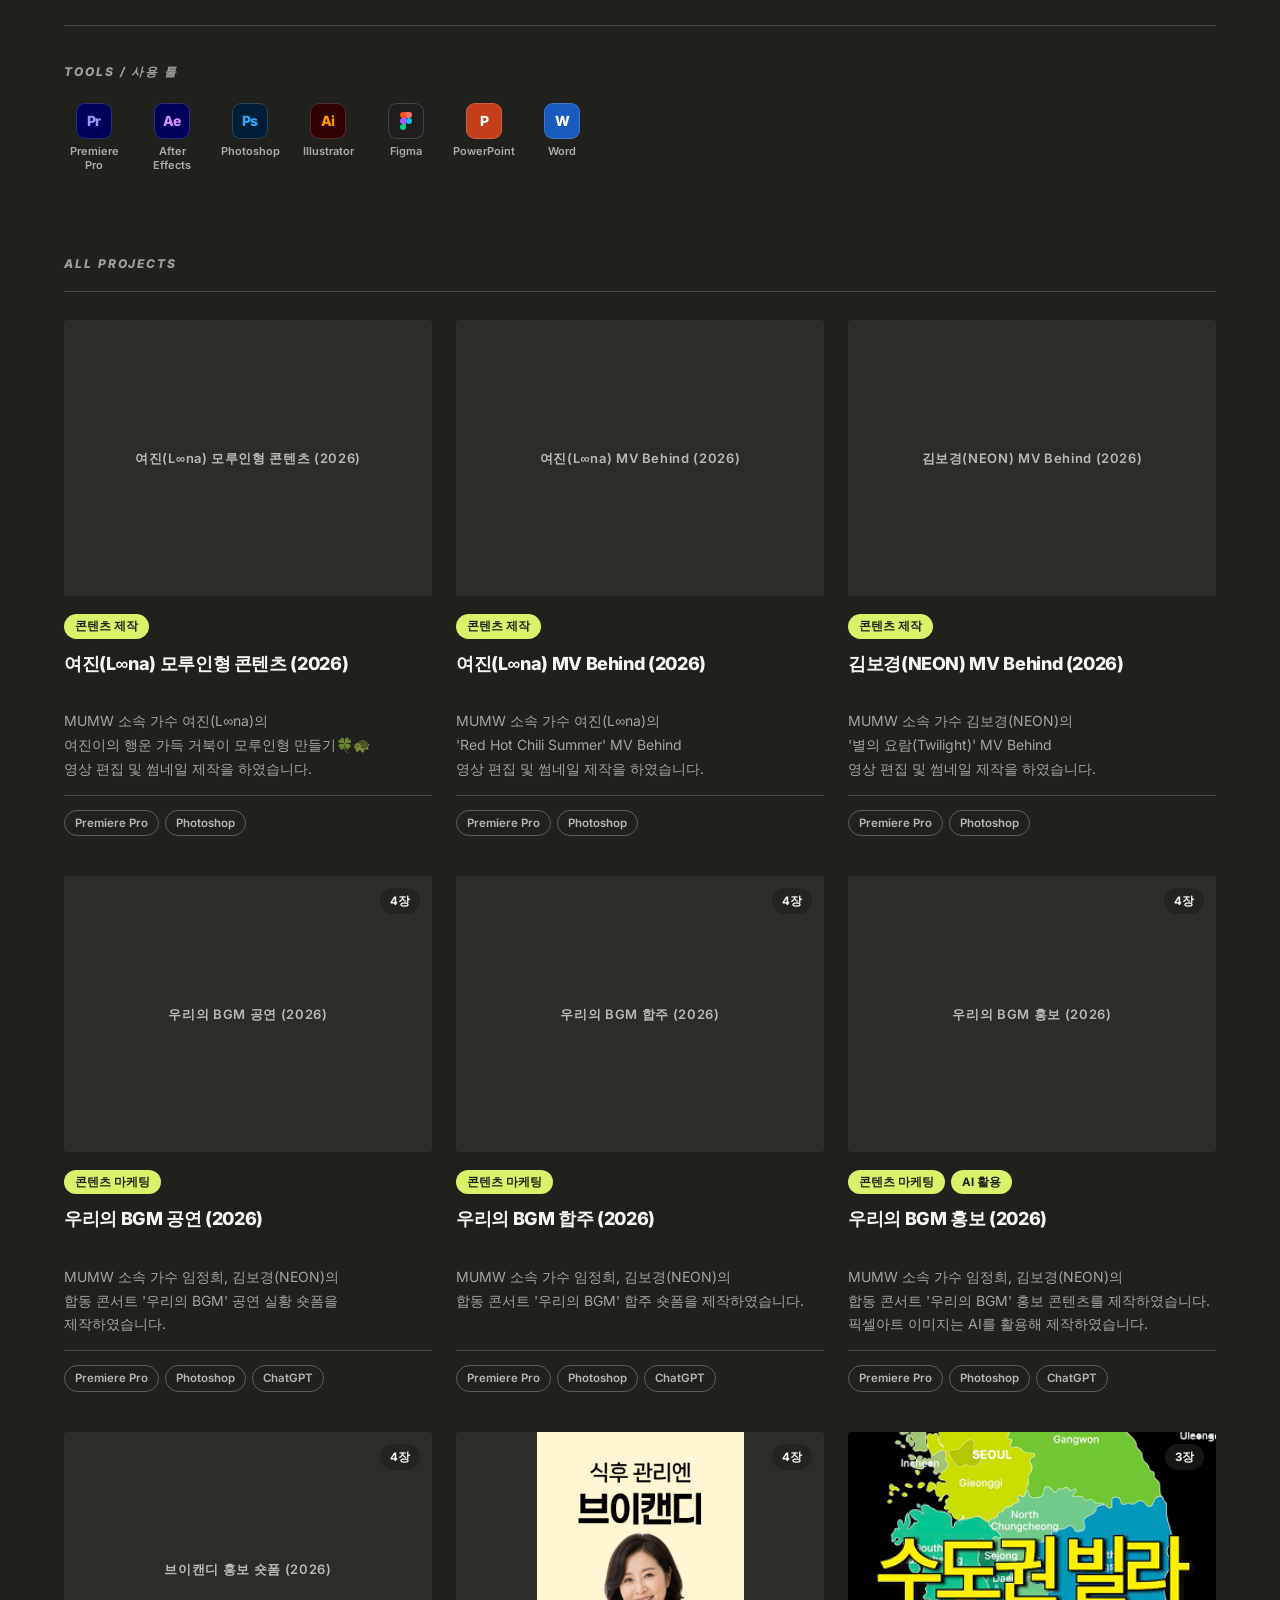
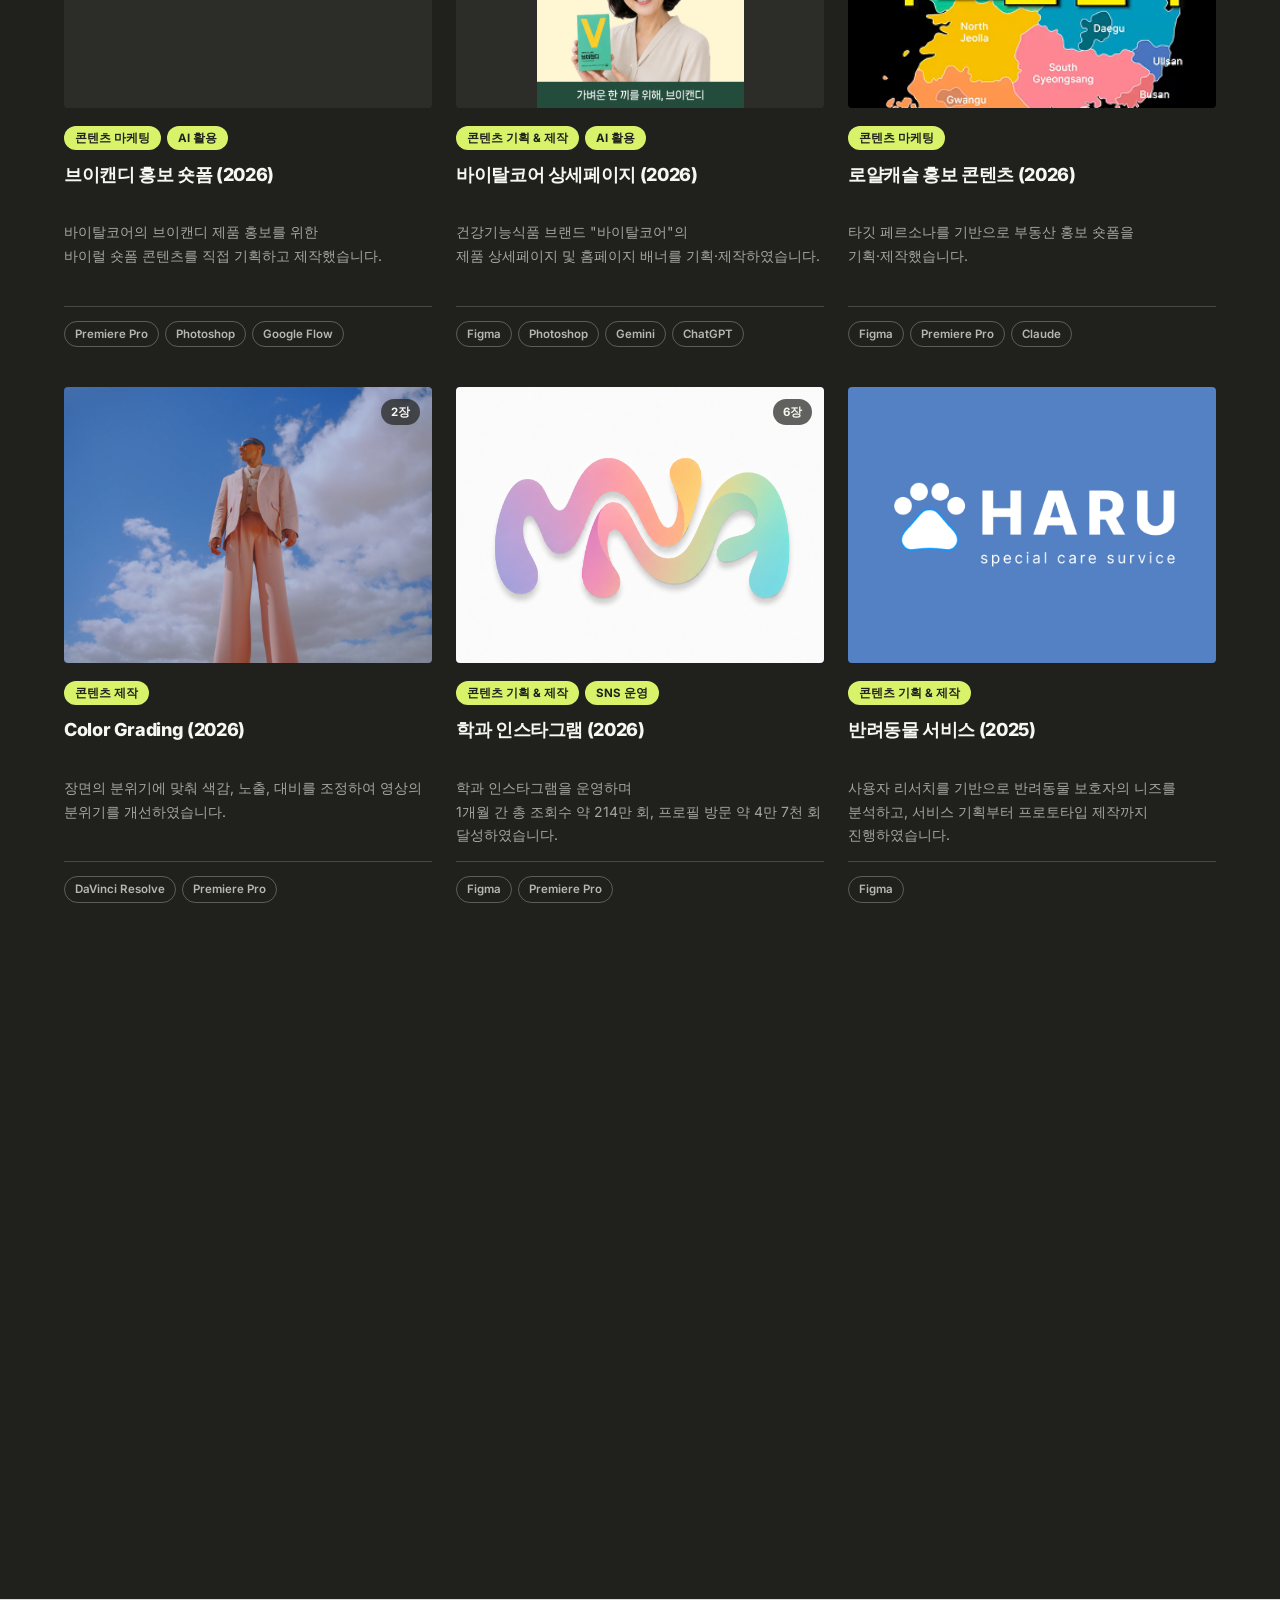
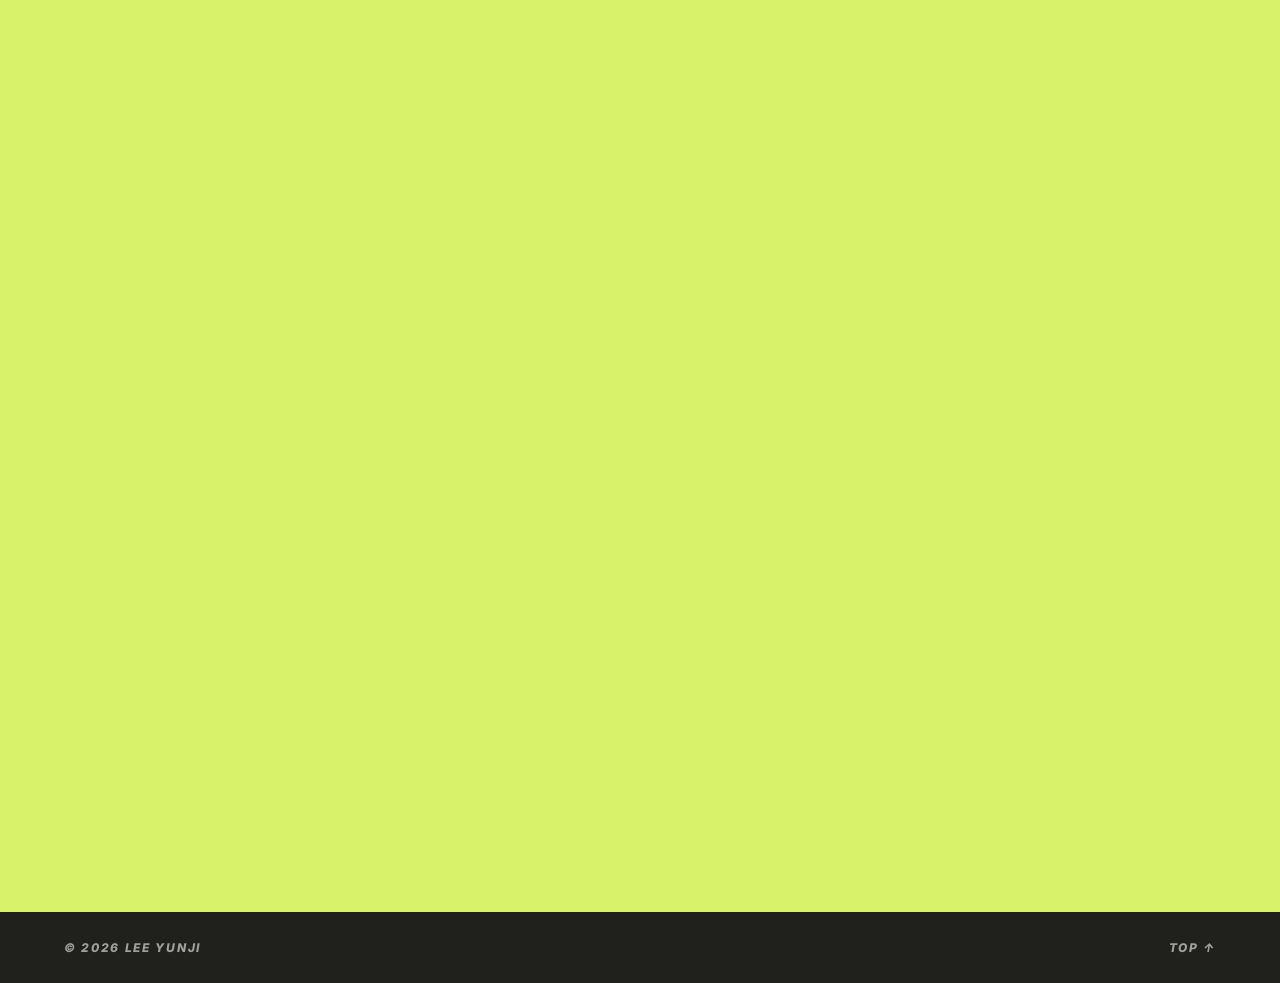
==== commit a8d82e1b: "Rename category titles; move tools above project list Co-Authored-By: Claude Sonnet 5.5 <noreply@ant" ====
--- a/index.html
+++ b/index.html
@@ -78,6 +78,11 @@
 
       <div class="cat-grid" id="catGrid"></div>
 
+      <div class="works-tools">
+        <p class="works-listlabel">Tools / 사용 툴</p>
+        <ul class="about-tools-list" id="aboutTools"></ul>
+      </div>
+
       <div class="works-listhead" id="projectsAnchor">
         <span class="works-listlabel" id="worksListLabel">All projects</span>
       </div>
@@ -92,10 +97,6 @@
 
       <div class="portfolio-grid" id="portfolioGrid"></div>
 
-      <div class="works-tools">
-        <p class="works-listlabel">Tools / 사용 툴</p>
-        <ul class="about-tools-list" id="aboutTools"></ul>
-      </div>
     </div>
   </section>
 
--- a/css/style.css
+++ b/css/style.css
@@ -202,6 +202,7 @@
 .r-group li::before{ content:"· "; }
 
 .works-tools{ margin-top:clamp(56px,7vw,100px); padding-top:24px; border-top:1px solid var(--line-light); }
+.works-tools + .works-listhead{ margin-top:clamp(48px,6vw,88px); }
 .works-tools .about-tools-list{ margin-top:22px; }
 .works .tool-name{ color:rgba(247,247,242,.65); }
 .works .tool-badge{ box-shadow:inset 0 0 0 1px rgba(247,247,242,.18); }
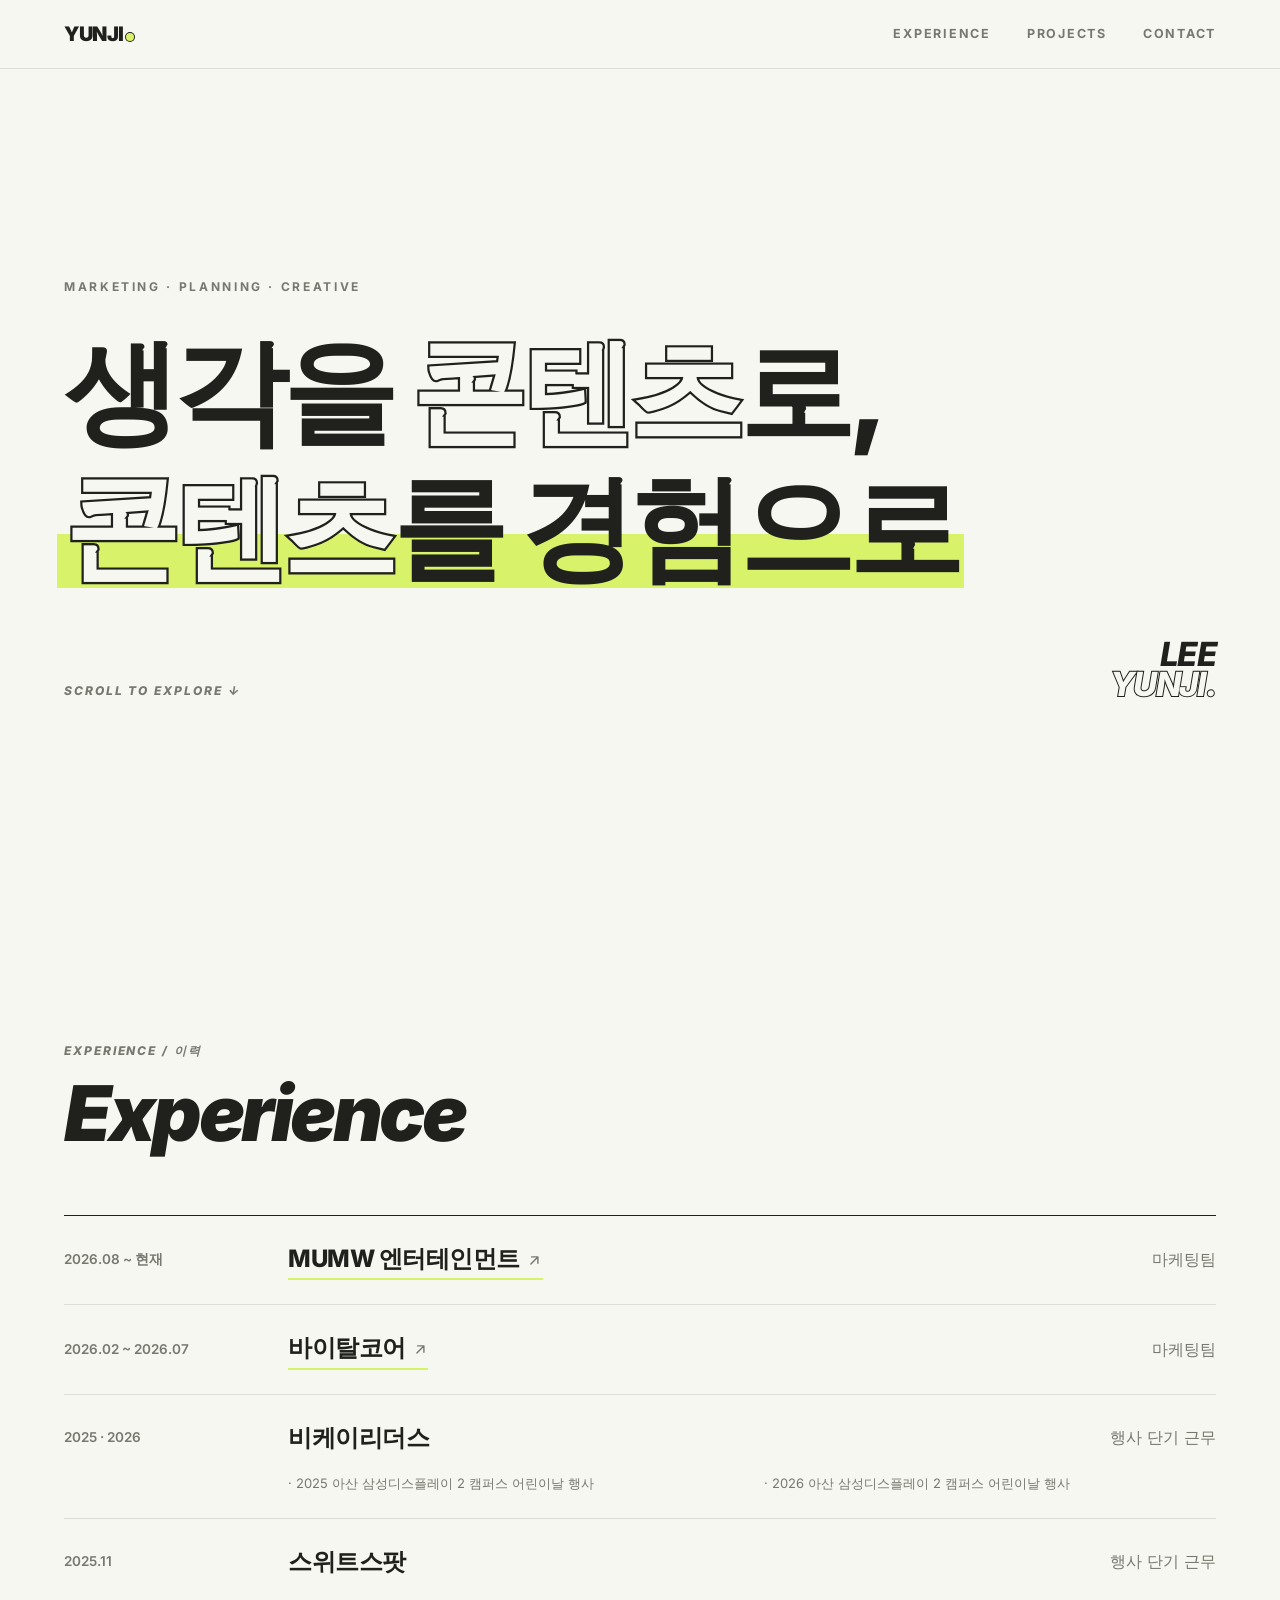
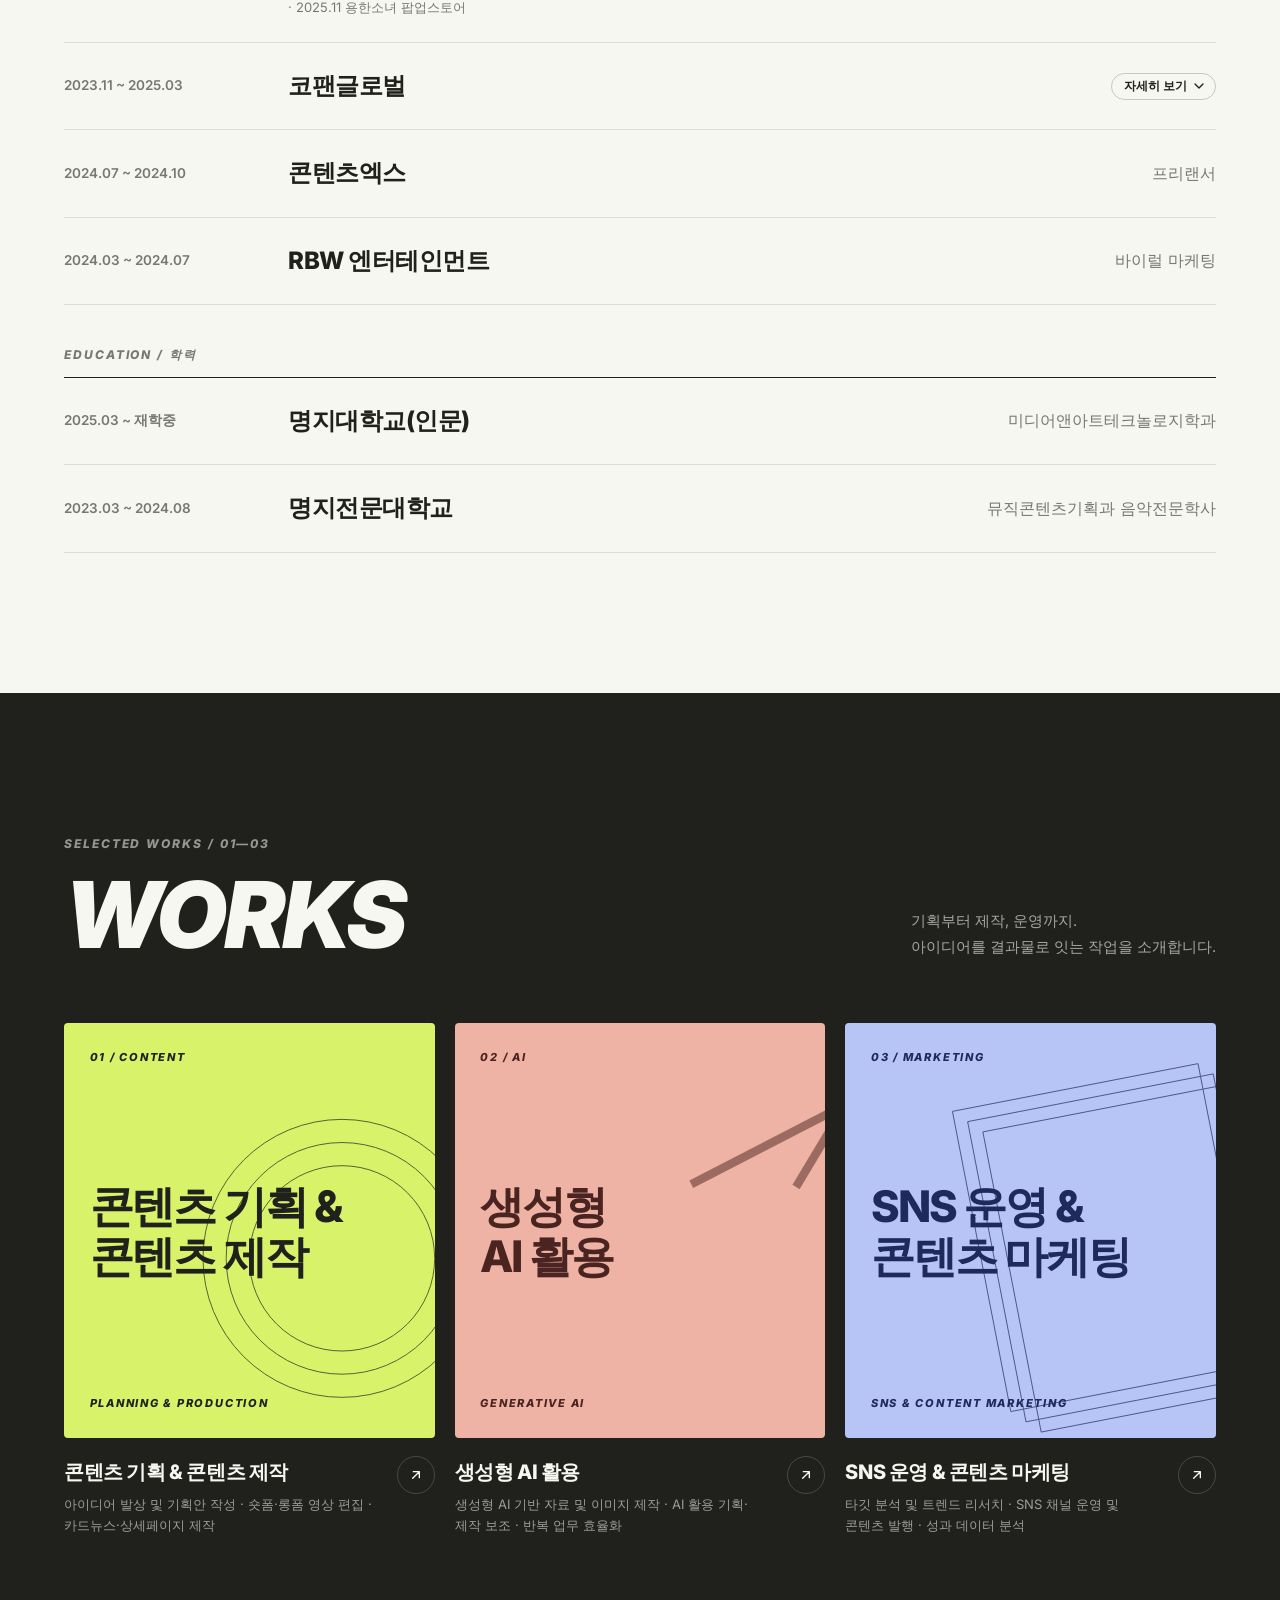
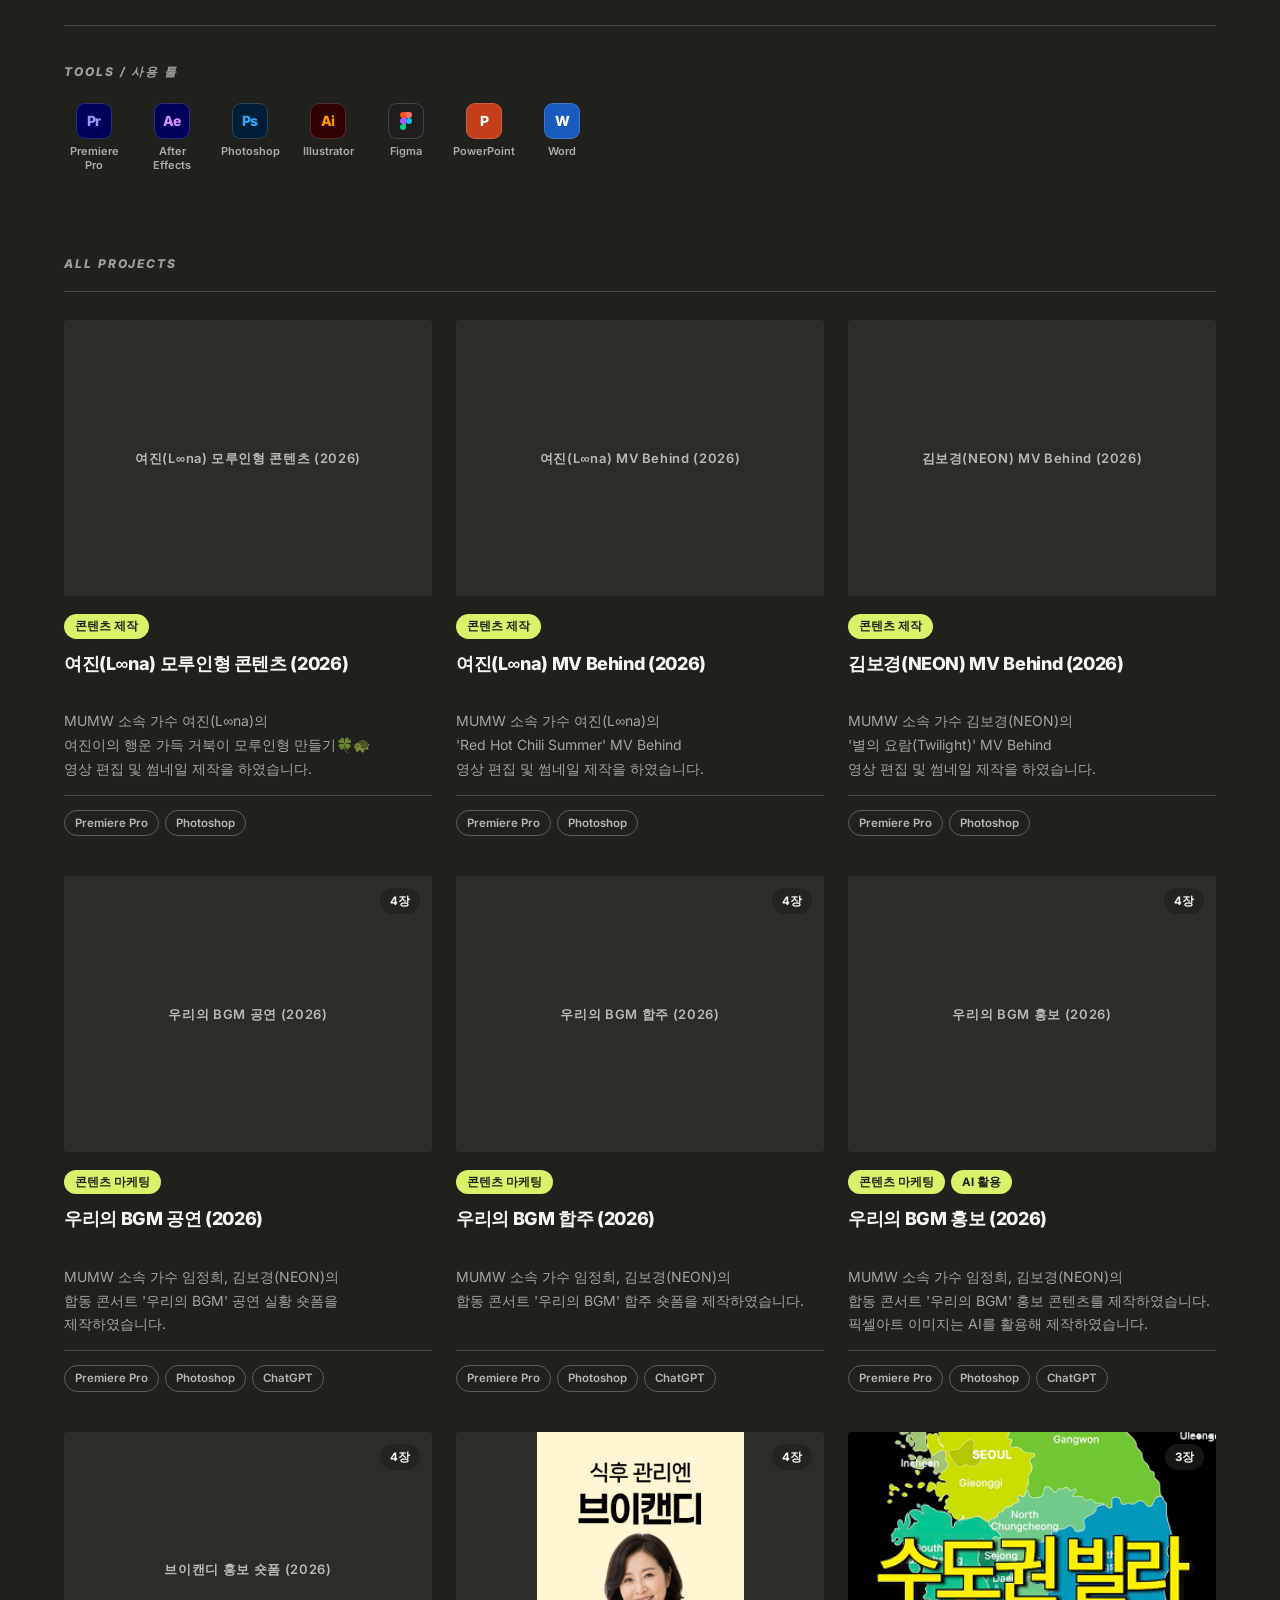
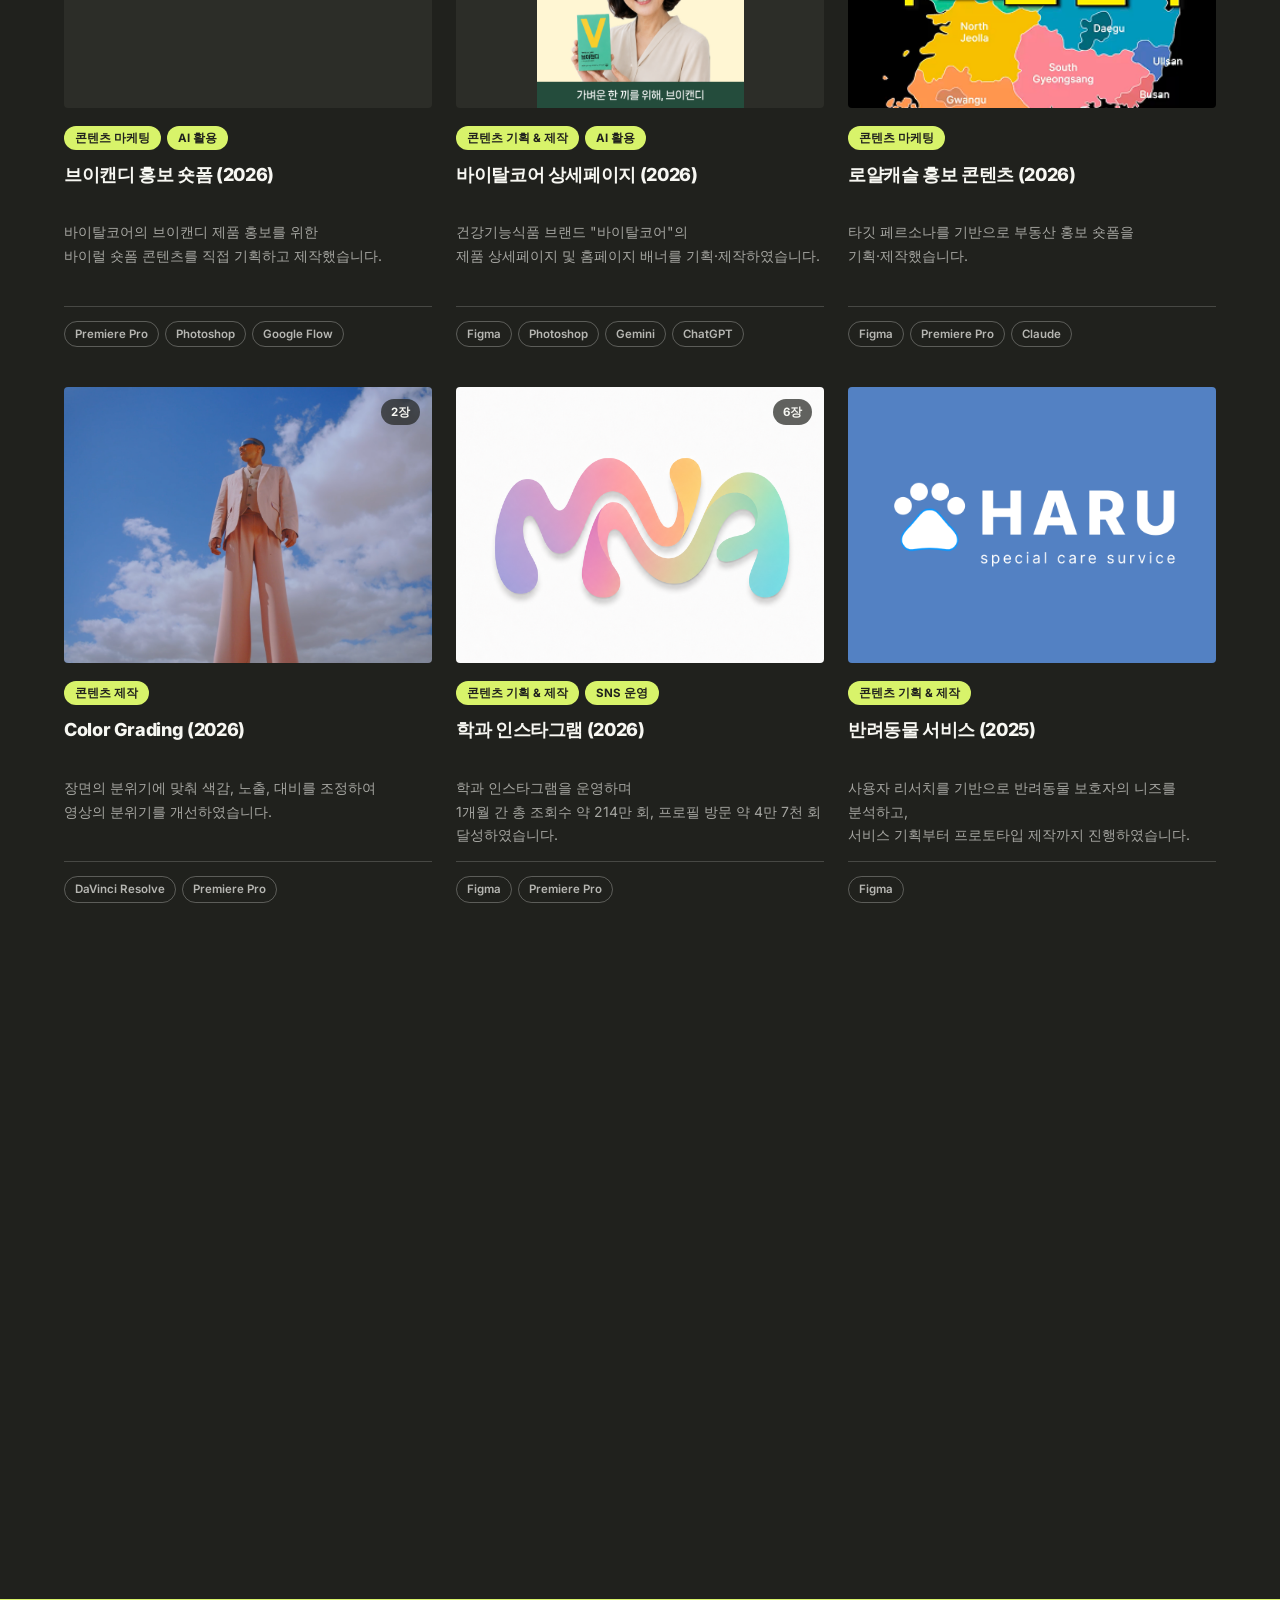
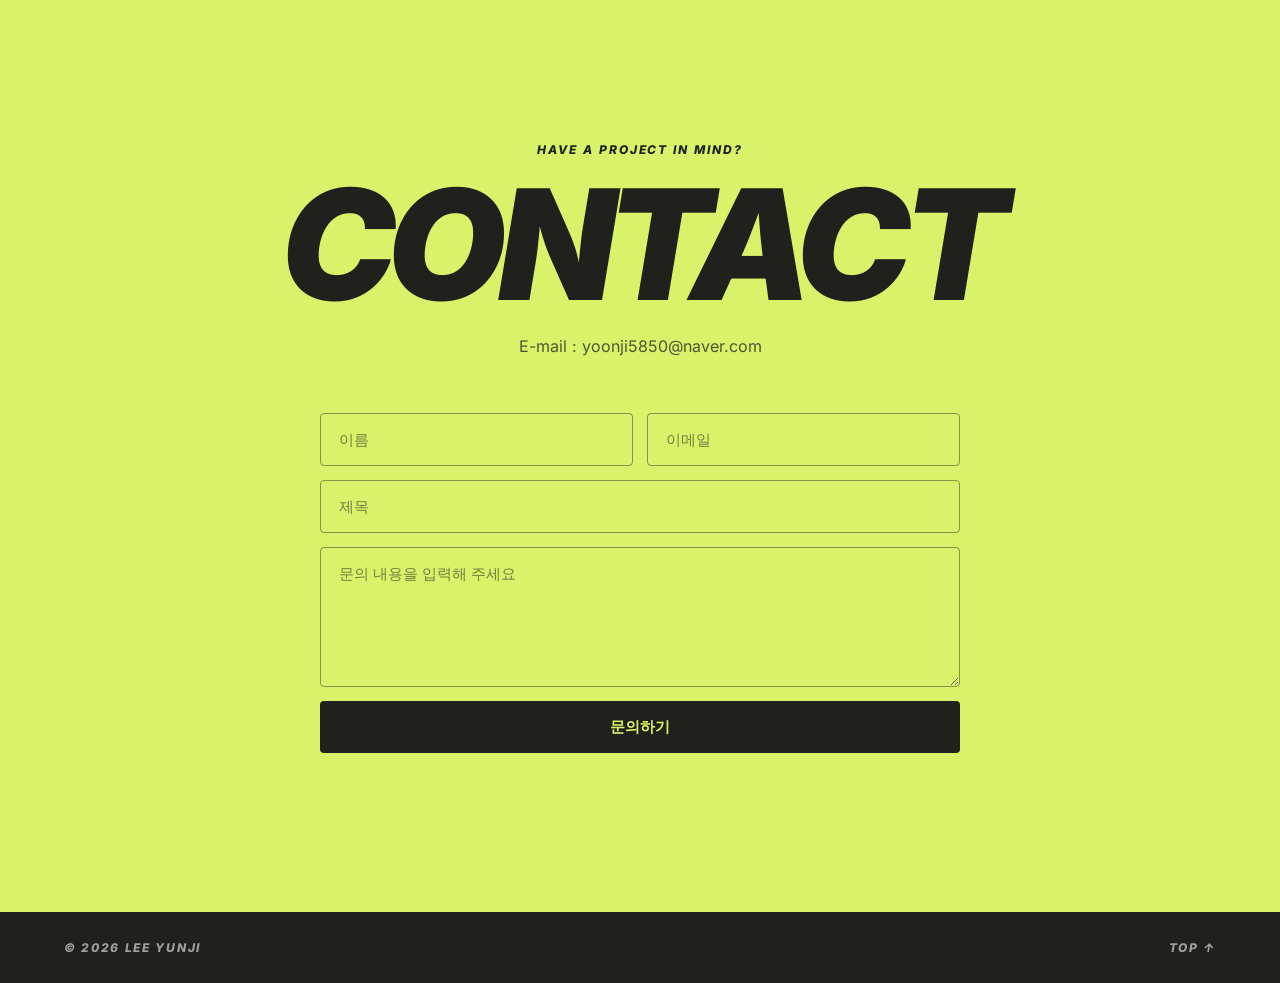
==== commit c3184046: "Nav: scroll-spy active state for current section Co-Authored-By: Claude Sonnet 5.5 <noreply@anthropi" ====
--- a/index.html
+++ b/index.html
@@ -26,9 +26,9 @@
       <a href="#hero" class="logo" id="logoText">YUNJI</a>
 
       <nav class="nav" id="nav">
-        <a href="#experience" class="nav-link">EXPERIENCE</a>
-        <a href="#projectsAnchor" class="nav-link">PROJECTS</a>
-        <a href="#contact" class="nav-link">CONTACT</a>
+        <a href="#experience" class="nav-link" data-section="experience">EXPERIENCE</a>
+        <a href="#projectsAnchor" class="nav-link" data-section="portfolio">PROJECTS</a>
+        <a href="#contact" class="nav-link" data-section="contact">CONTACT</a>
       </nav>
 
       <button class="menu-toggle" id="menuToggle" aria-label="메뉴 열기">
--- a/css/style.css
+++ b/css/style.css
@@ -83,7 +83,15 @@
   font-size:12.5px; font-weight:700; letter-spacing:.14em; color:var(--muted);
   transition:color .25s var(--ease);
 }
+.nav-link{ position:relative; padding:6px 0; }
+.nav-link::after{
+  content:""; position:absolute; left:0; right:0; bottom:0; height:3px; border-radius:2px;
+  background:var(--accent); box-shadow:0 0 0 .5px var(--ink);
+  transform:scaleX(0); transform-origin:left; transition:transform .35s var(--ease);
+}
 .nav-link:hover{ color:var(--ink); }
+.nav-link.is-active{ color:var(--ink); }
+.nav-link.is-active::after{ transform:scaleX(1); }
 .menu-toggle{
   display:none; flex-direction:column; gap:5px; background:none; border:0; padding:8px; cursor:pointer; width:40px;
 }
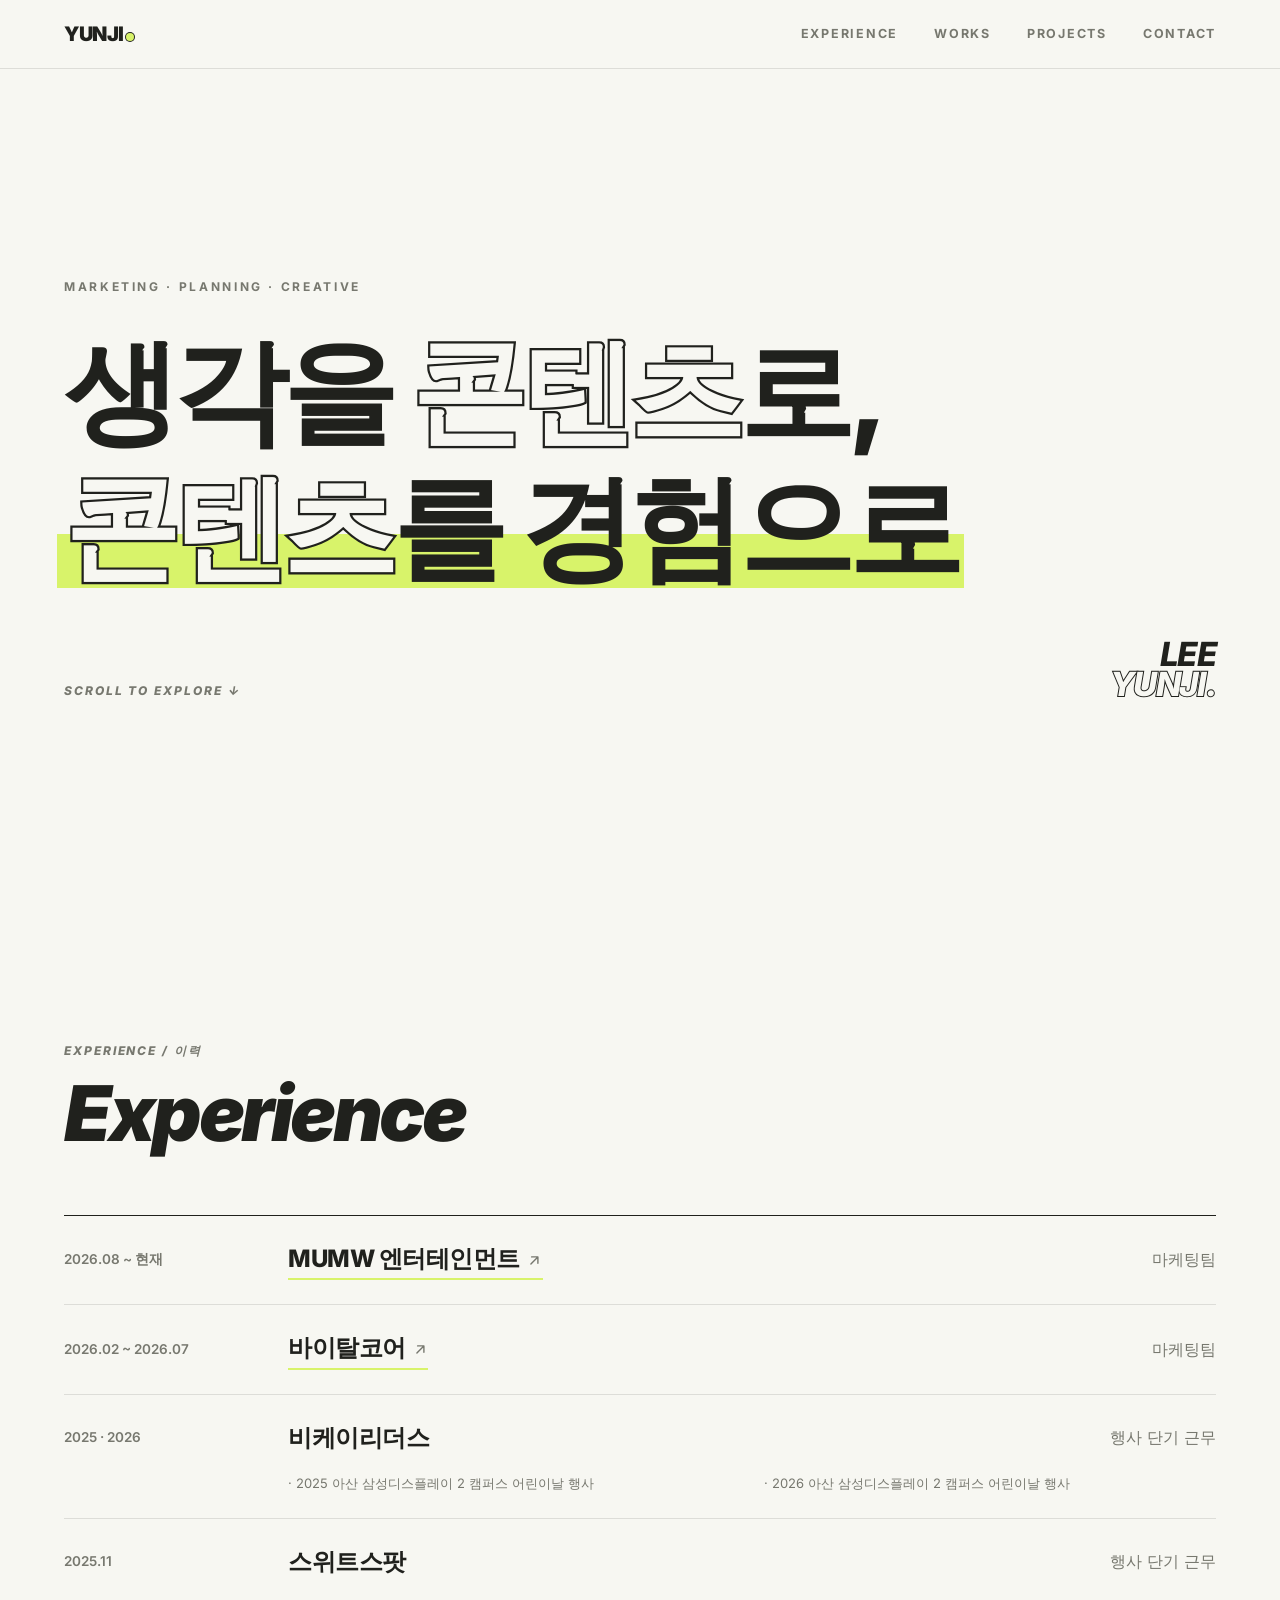
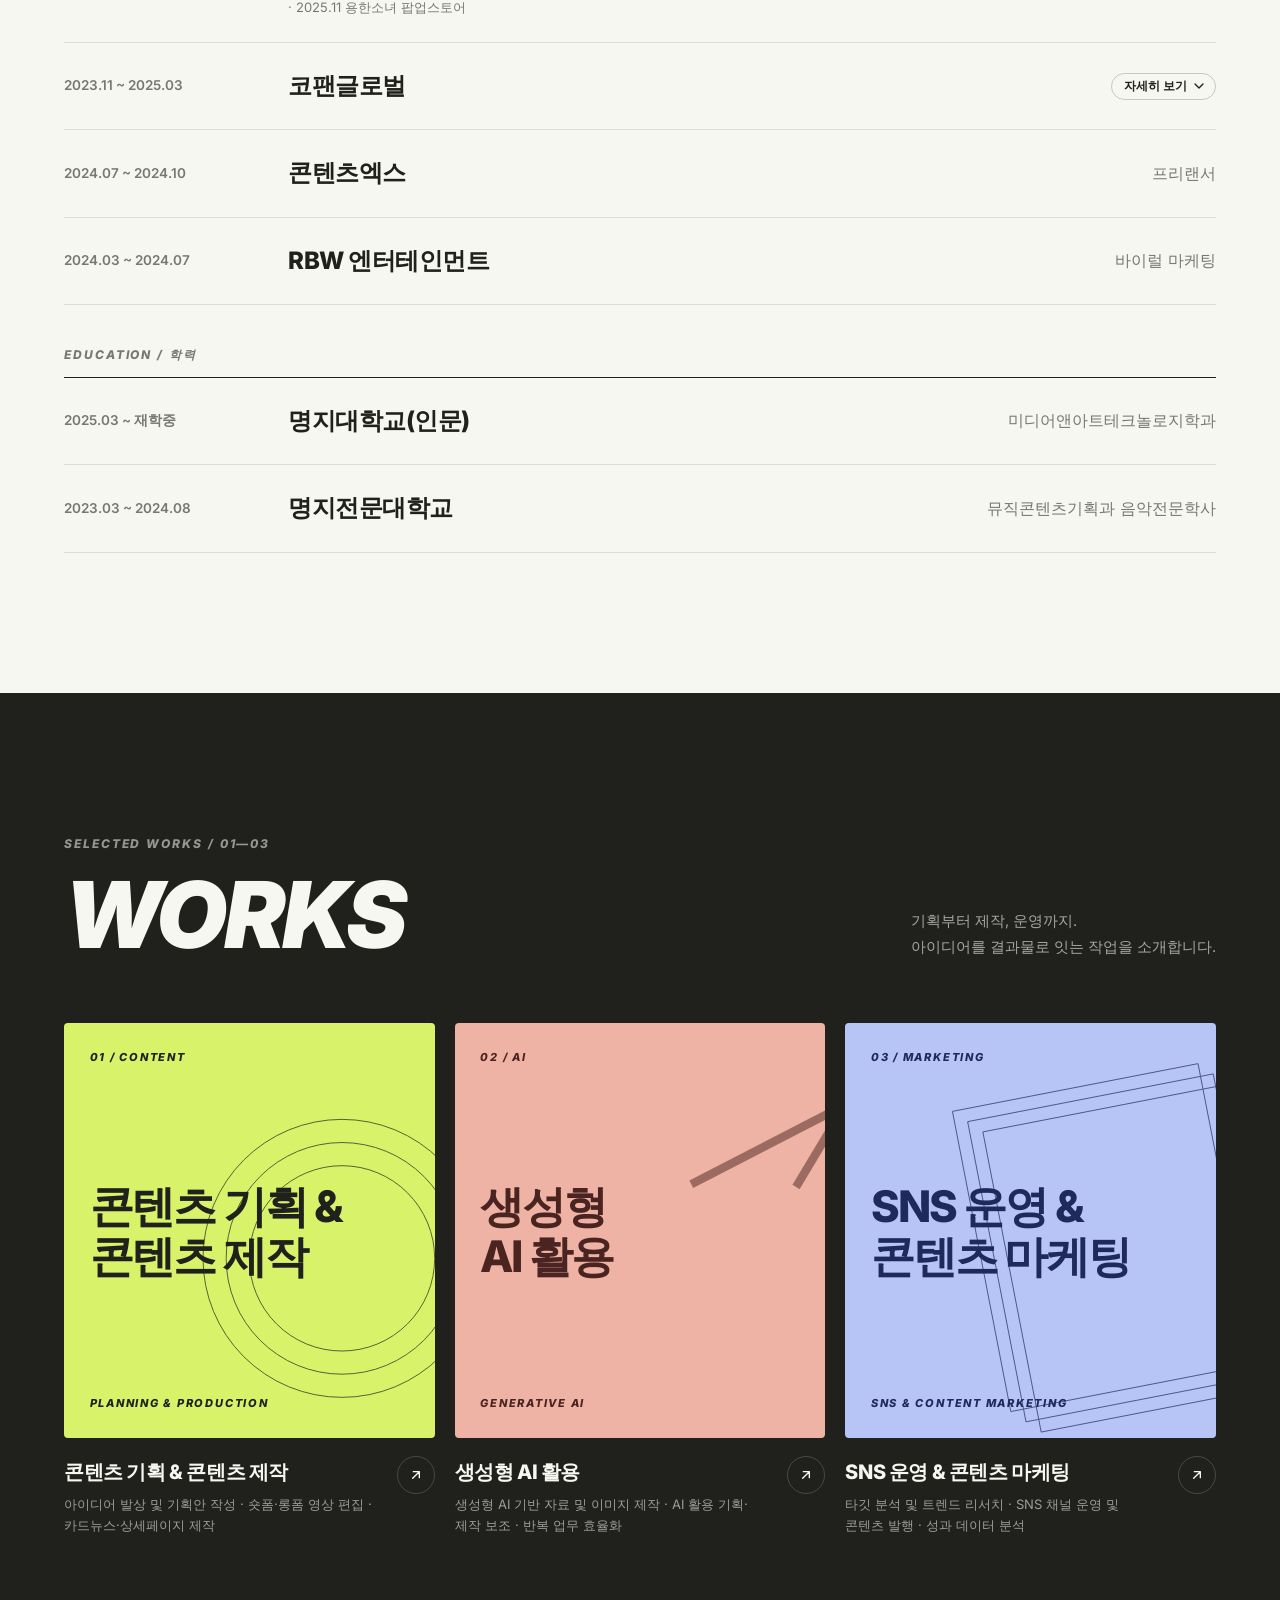
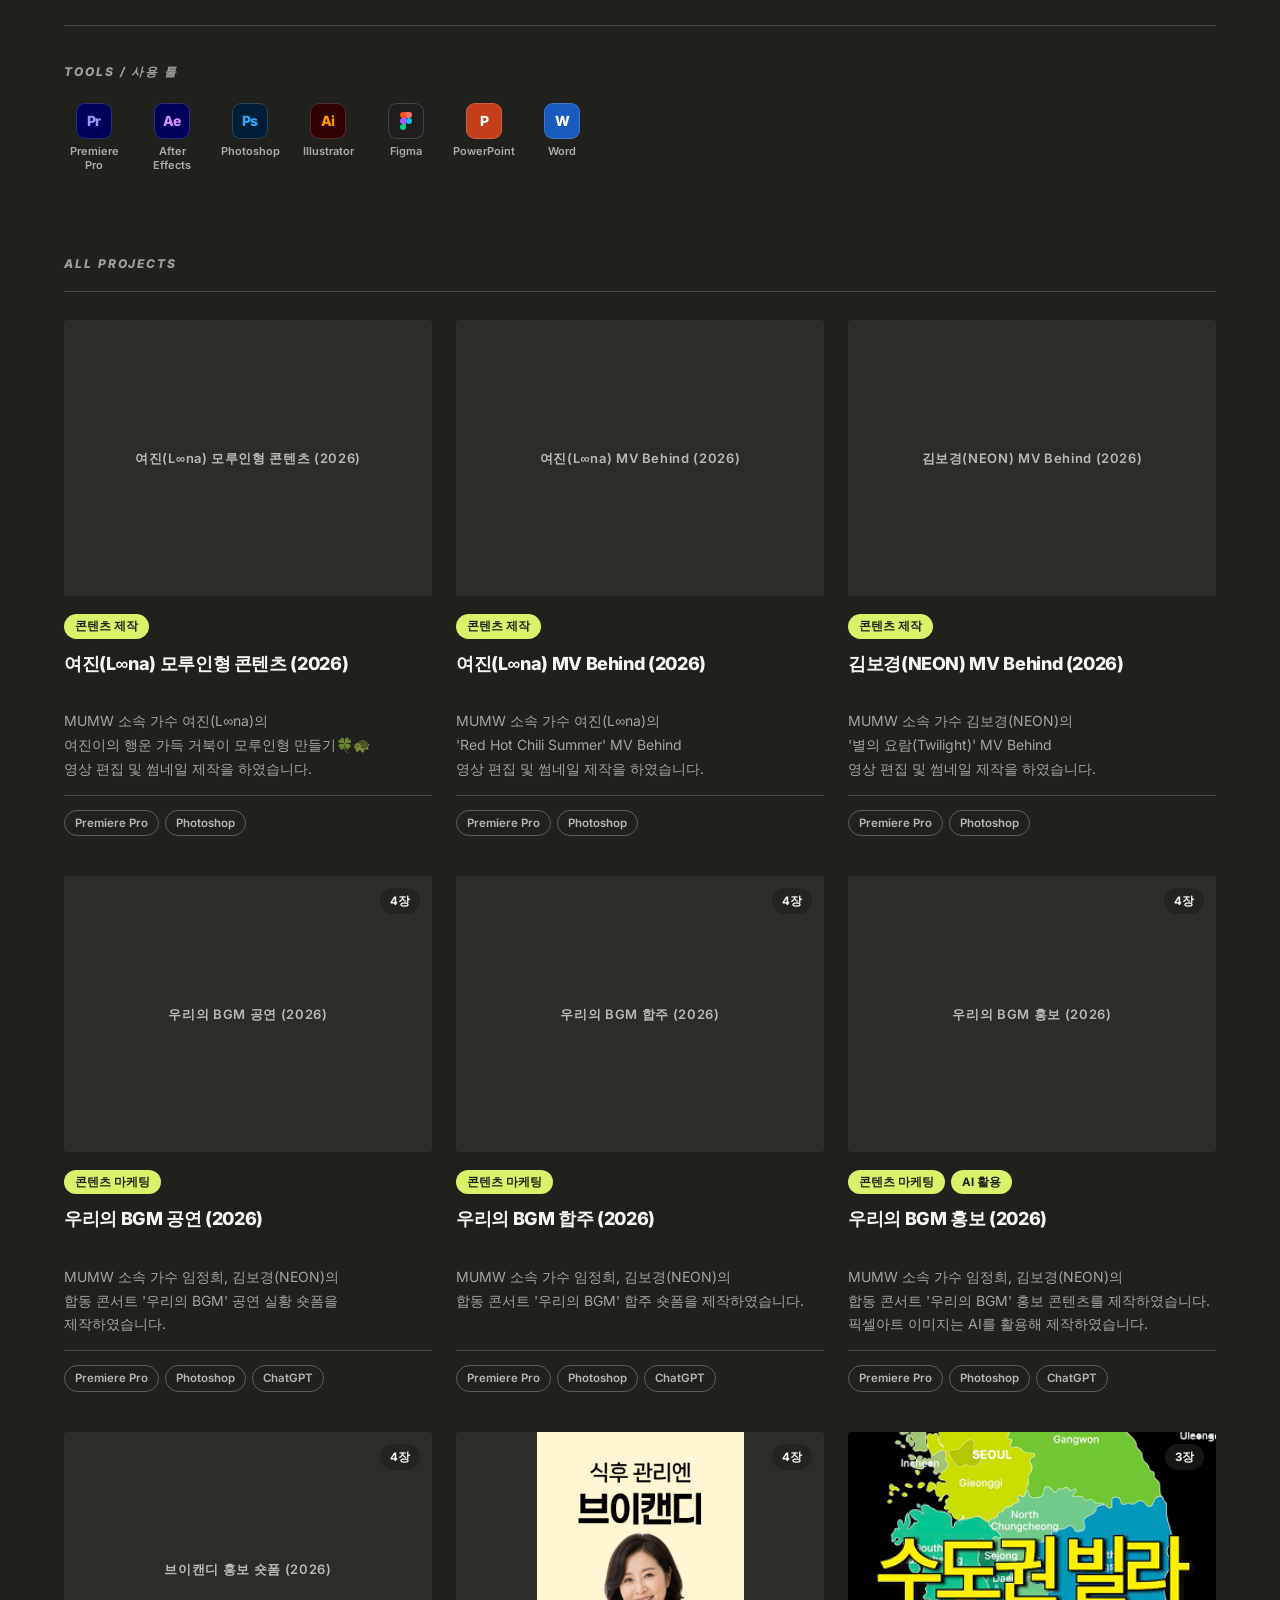
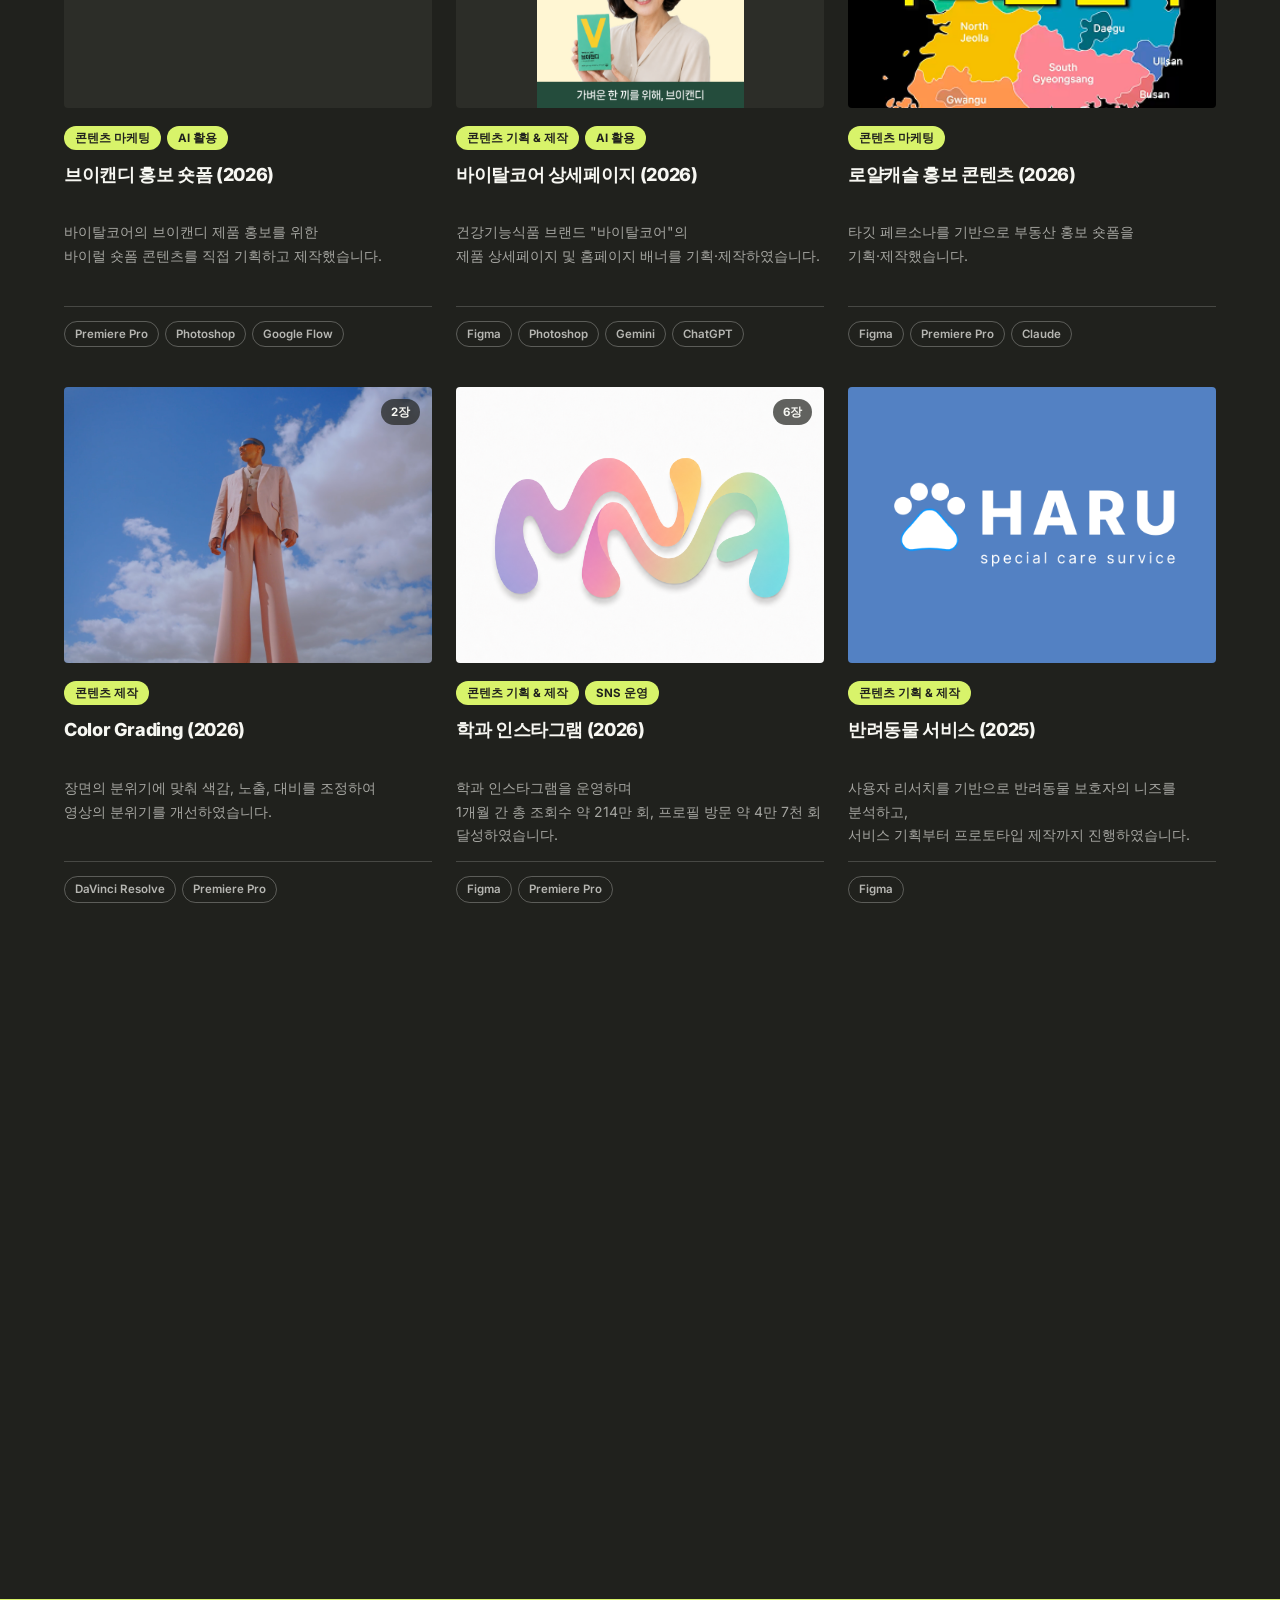
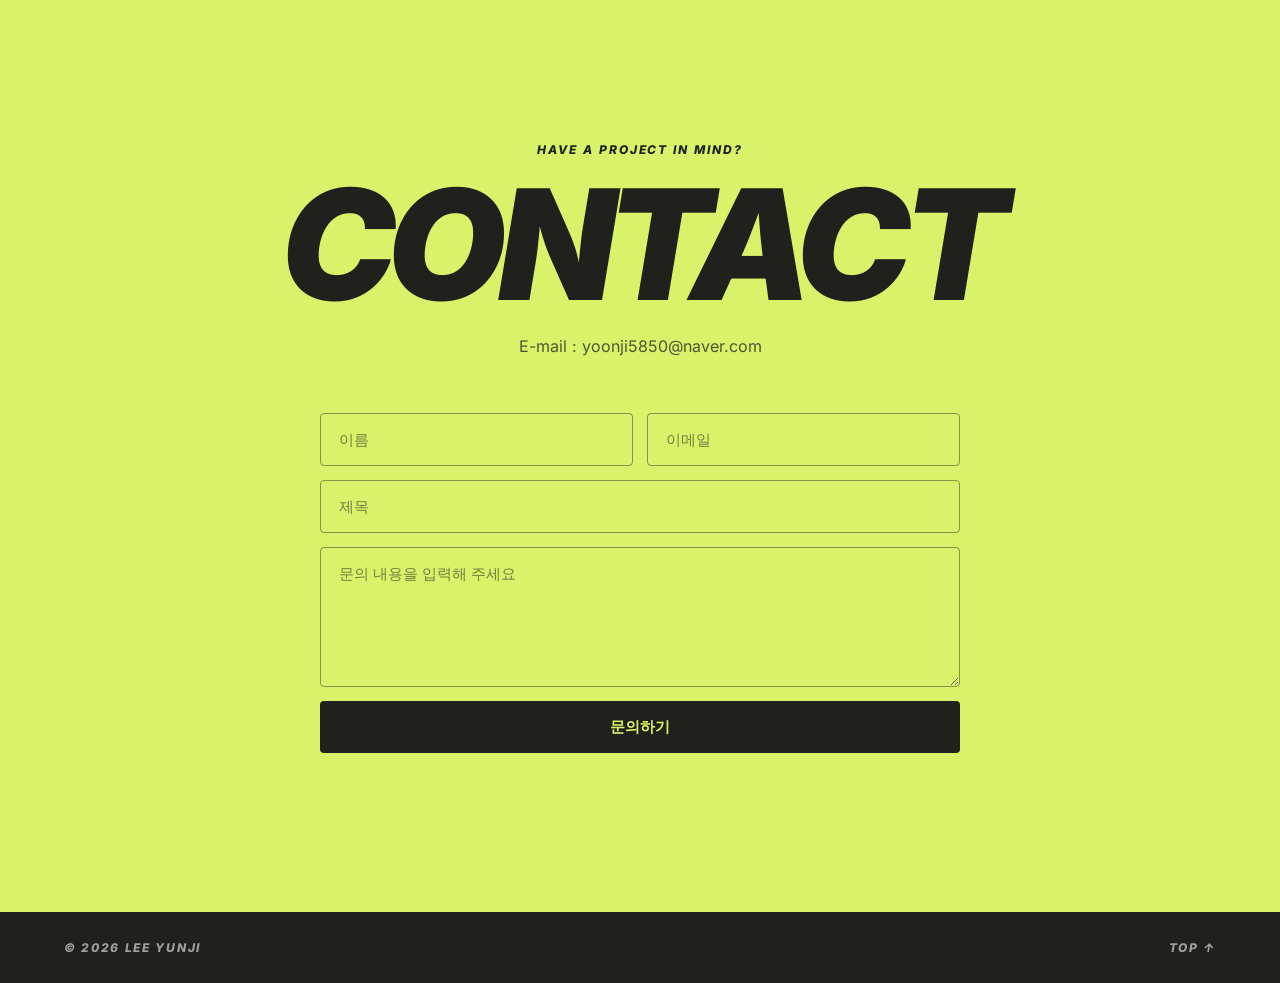
==== commit e2285b7b: "Nav: add WORKS item Co-Authored-By: Claude Sonnet 5.5 <noreply@anthropic.com> Claude-Session: https:" ====
--- a/index.html
+++ b/index.html
@@ -27,7 +27,8 @@
 
       <nav class="nav" id="nav">
         <a href="#experience" class="nav-link" data-section="experience">EXPERIENCE</a>
-        <a href="#projectsAnchor" class="nav-link" data-section="portfolio">PROJECTS</a>
+        <a href="#portfolio" class="nav-link" data-section="portfolio">WORKS</a>
+        <a href="#projectsAnchor" class="nav-link" data-section="projectsAnchor">PROJECTS</a>
         <a href="#contact" class="nav-link" data-section="contact">CONTACT</a>
       </nav>
 
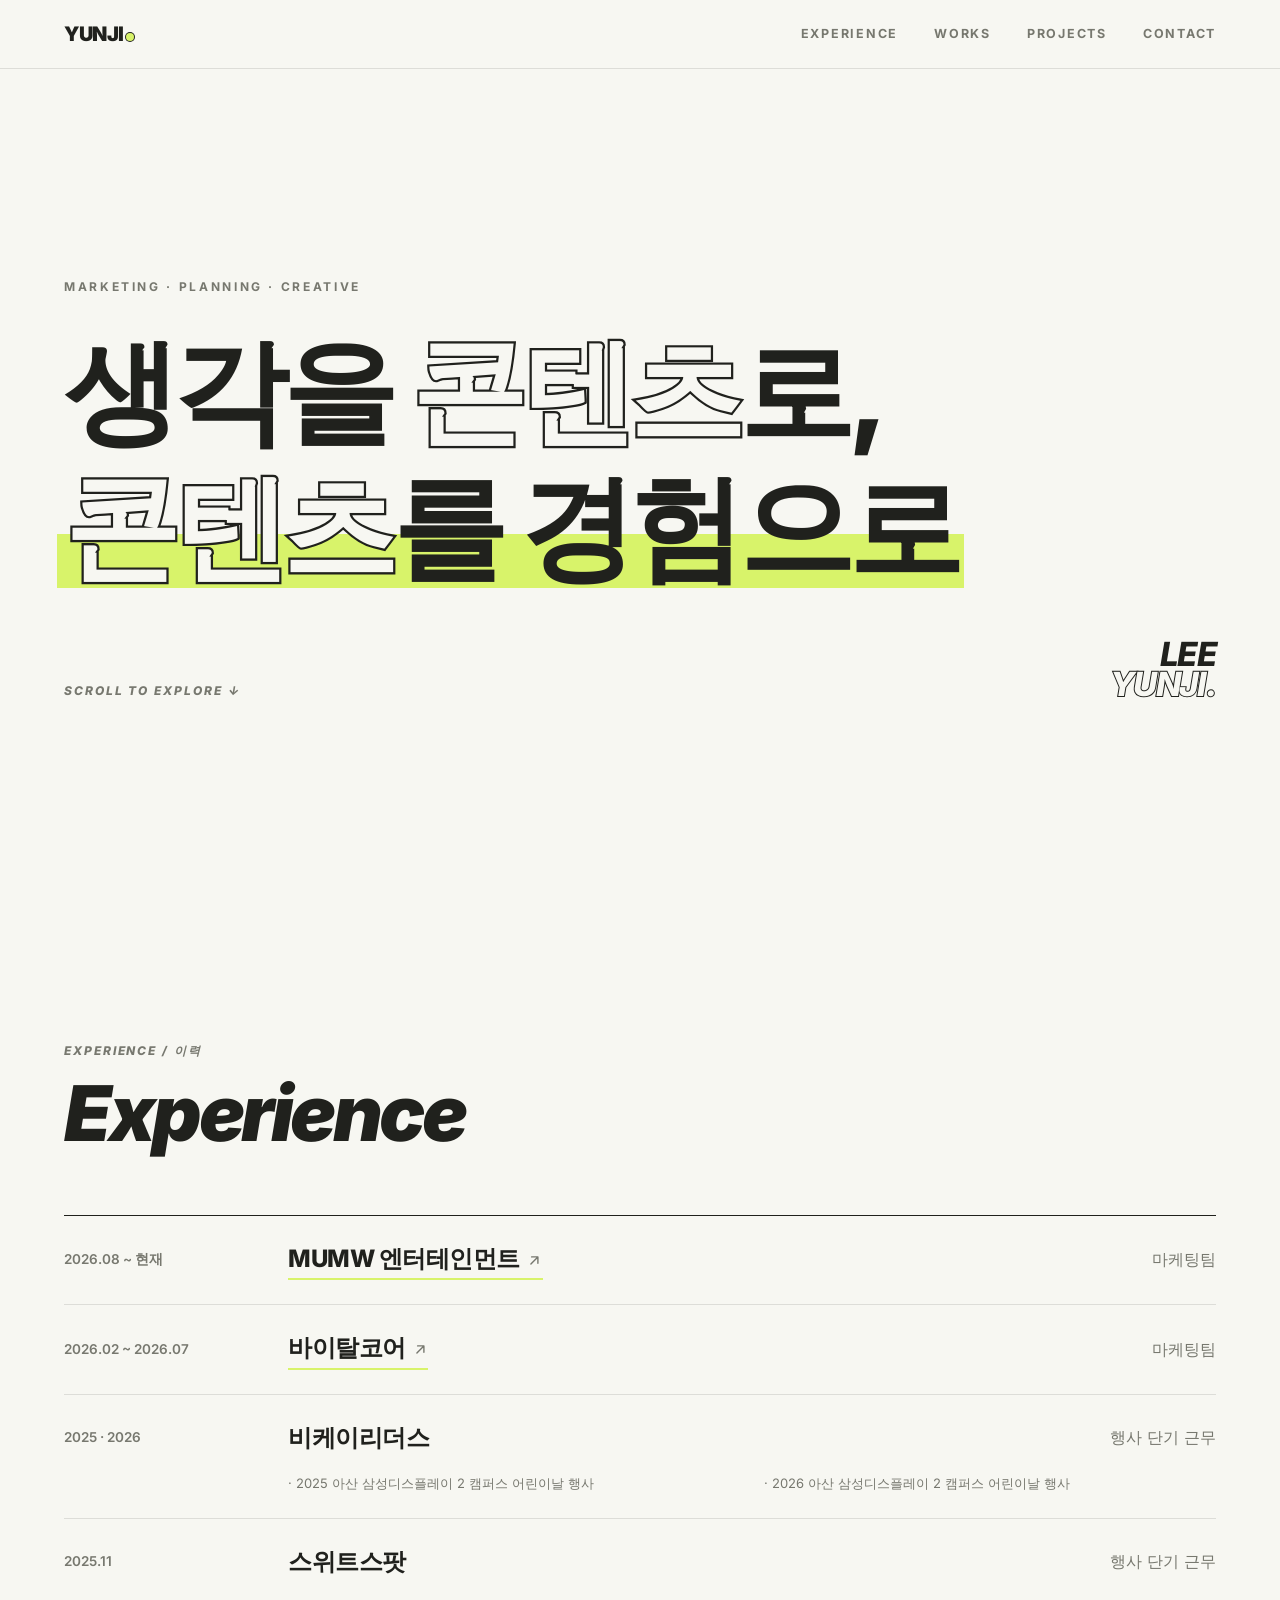
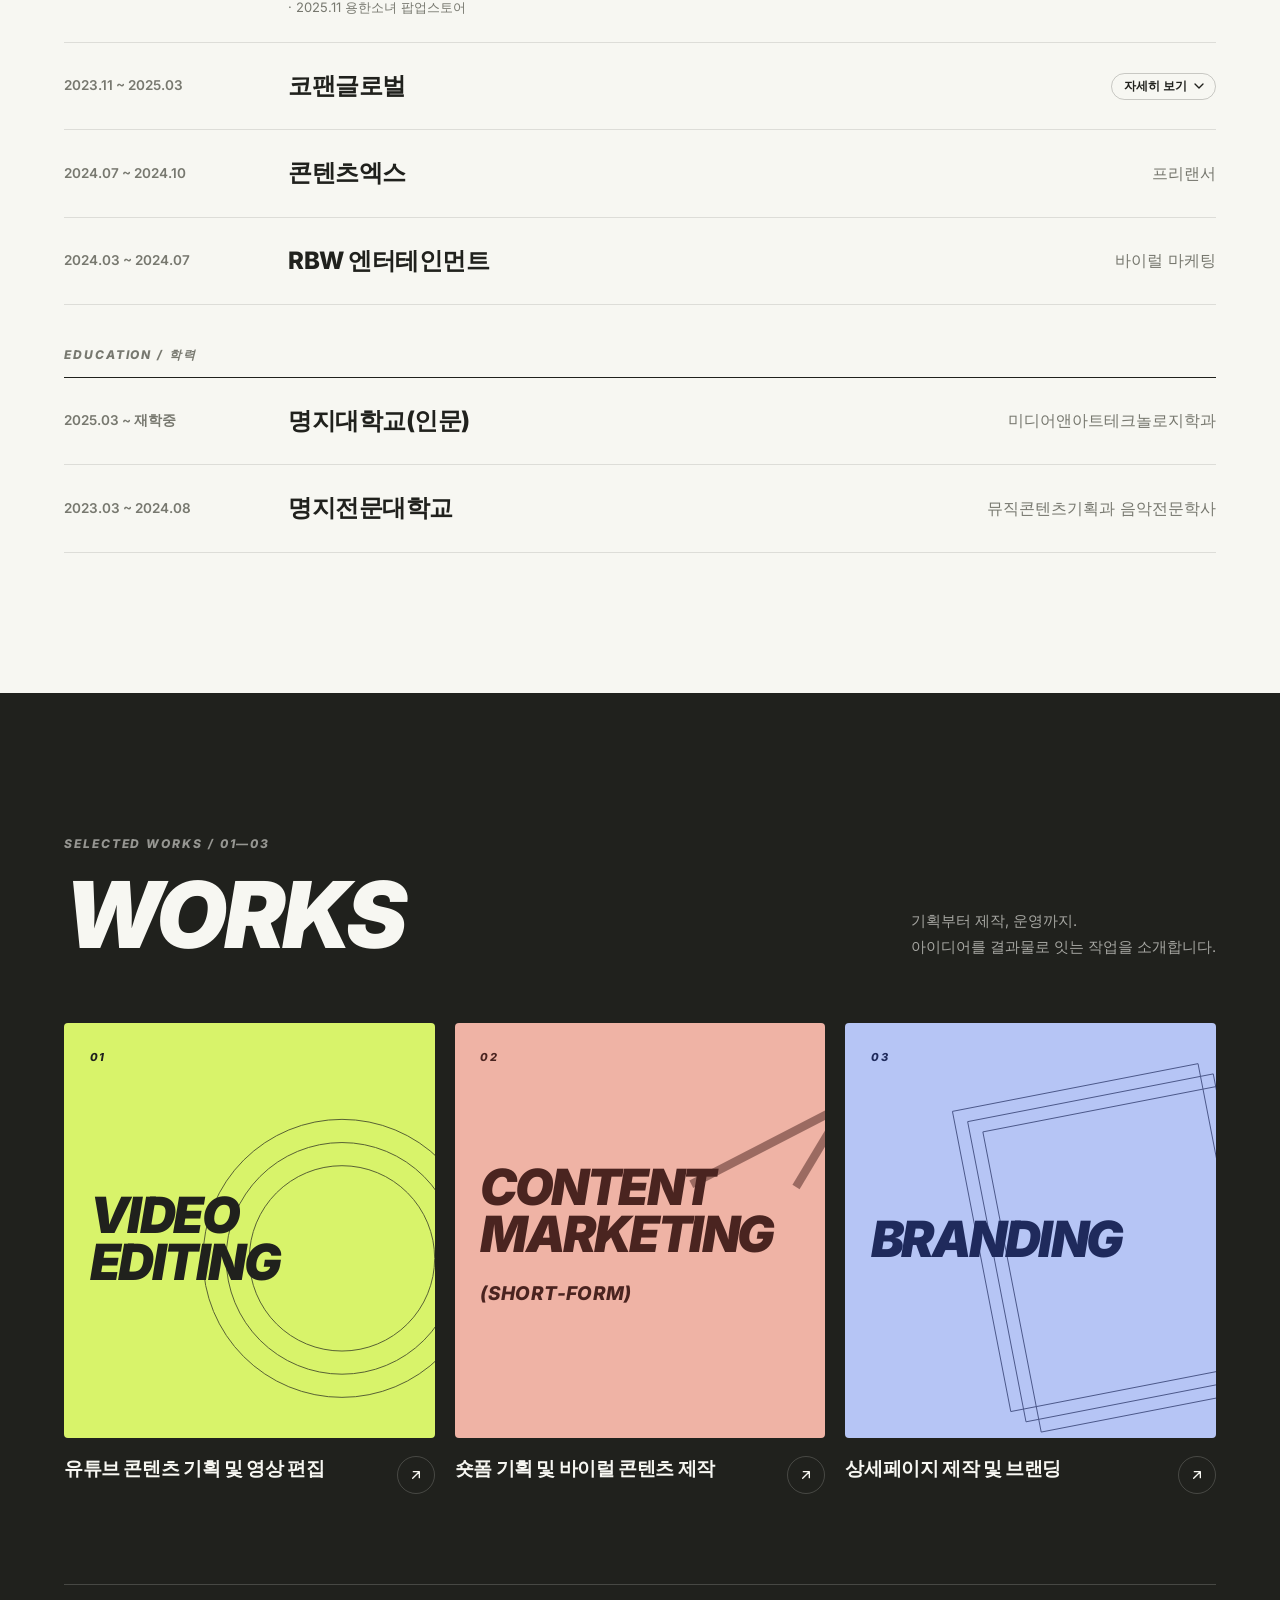
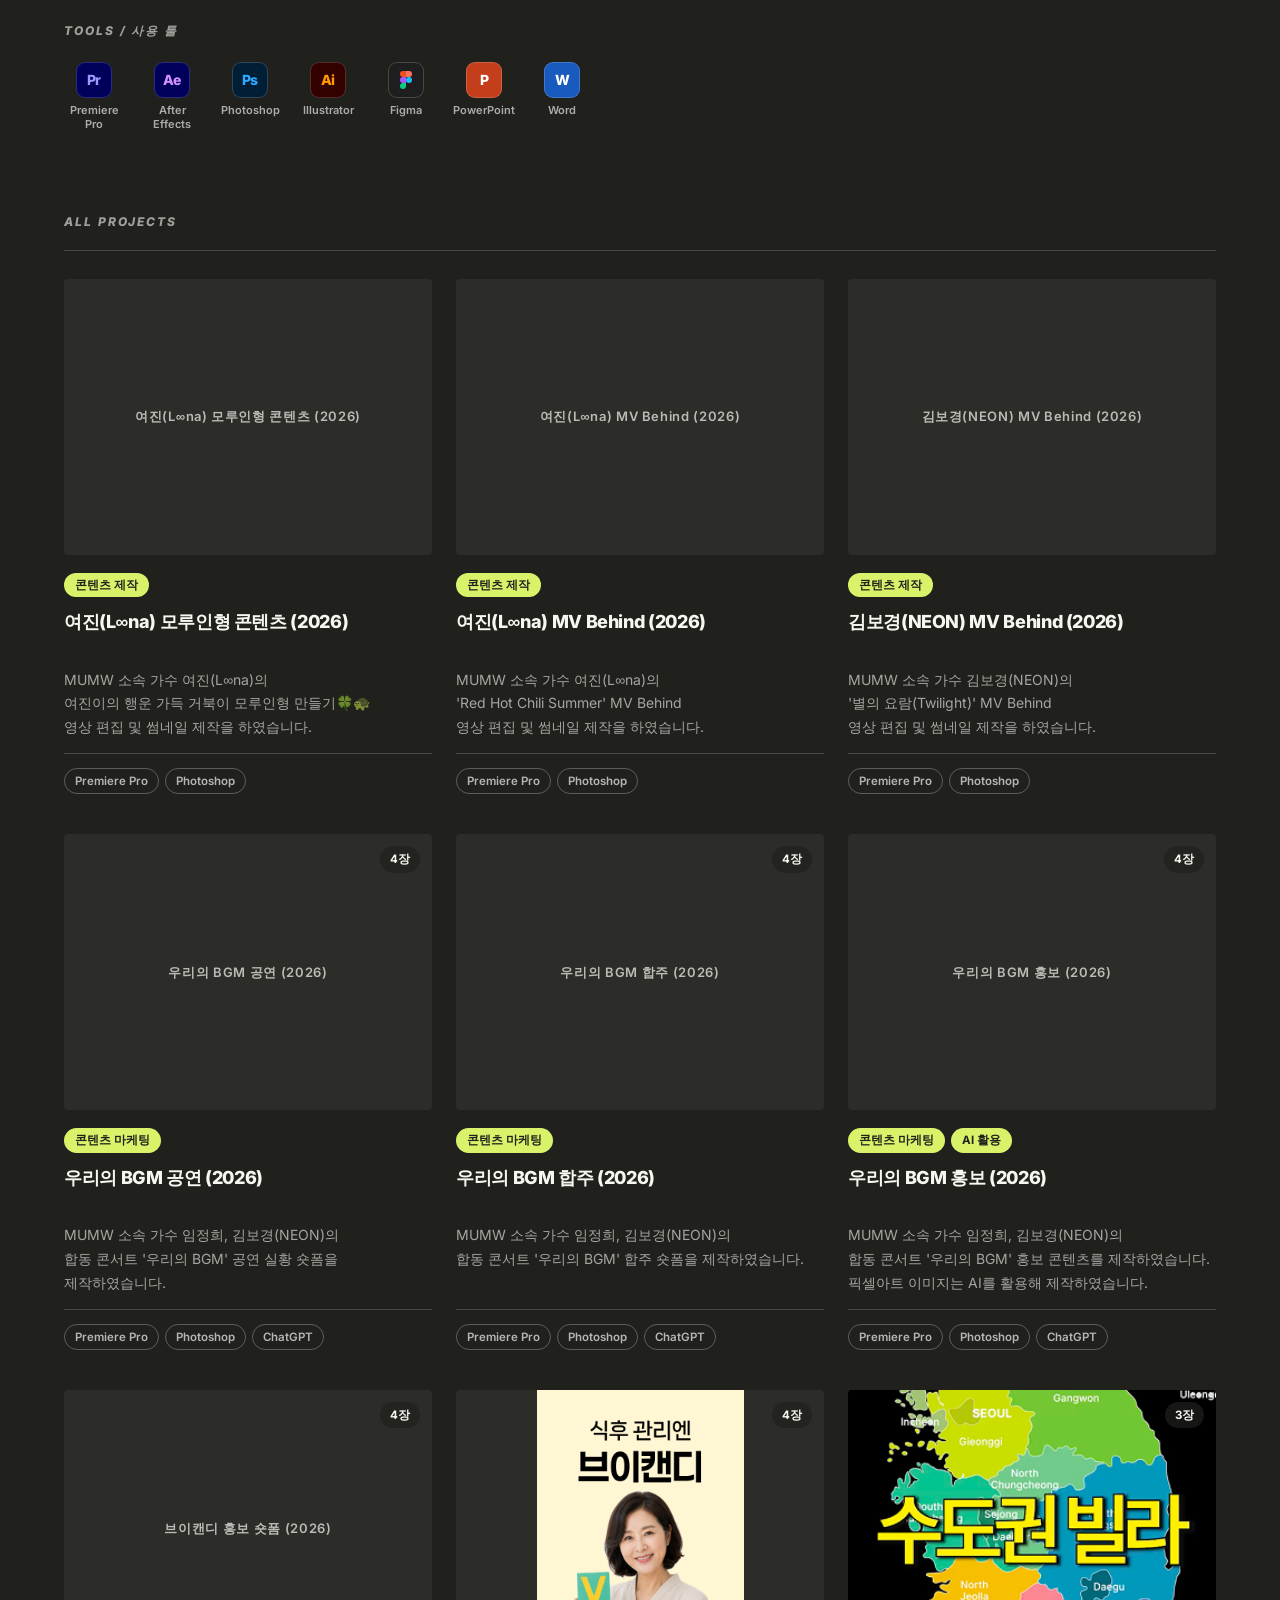
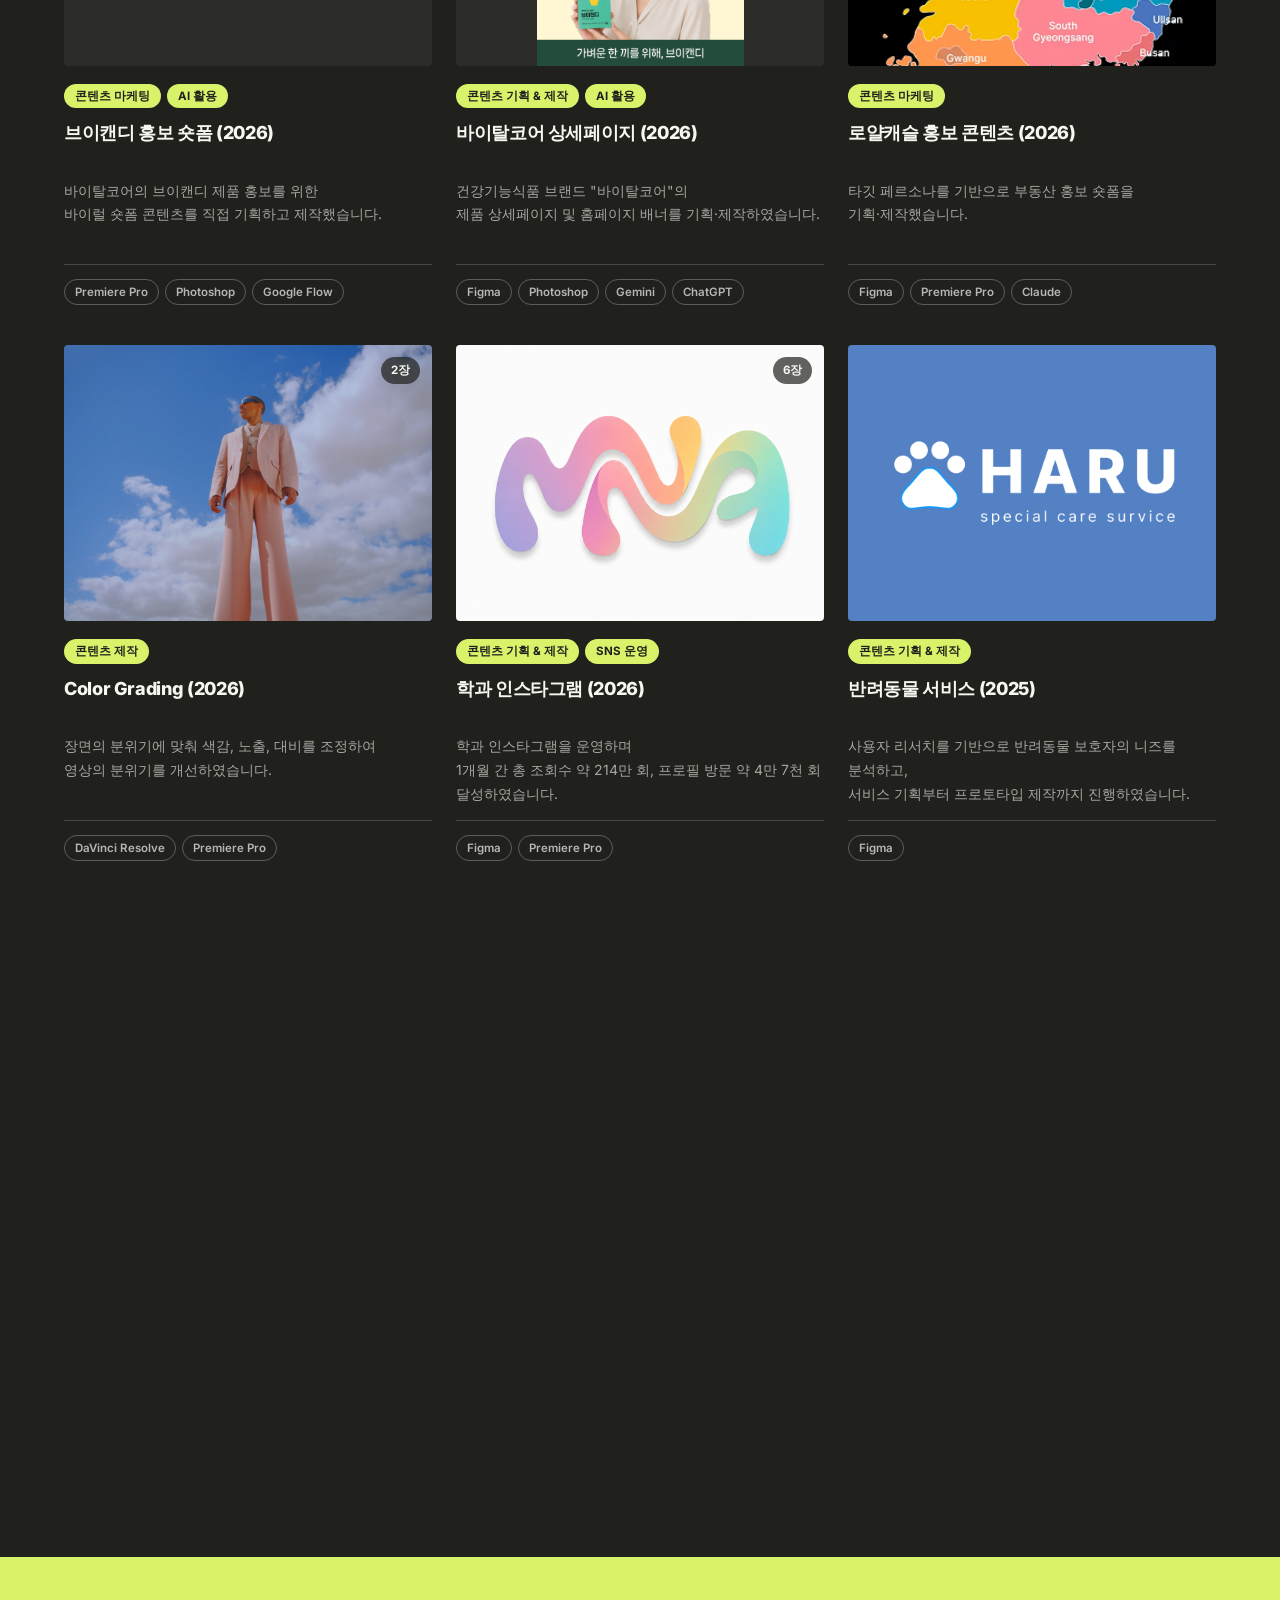
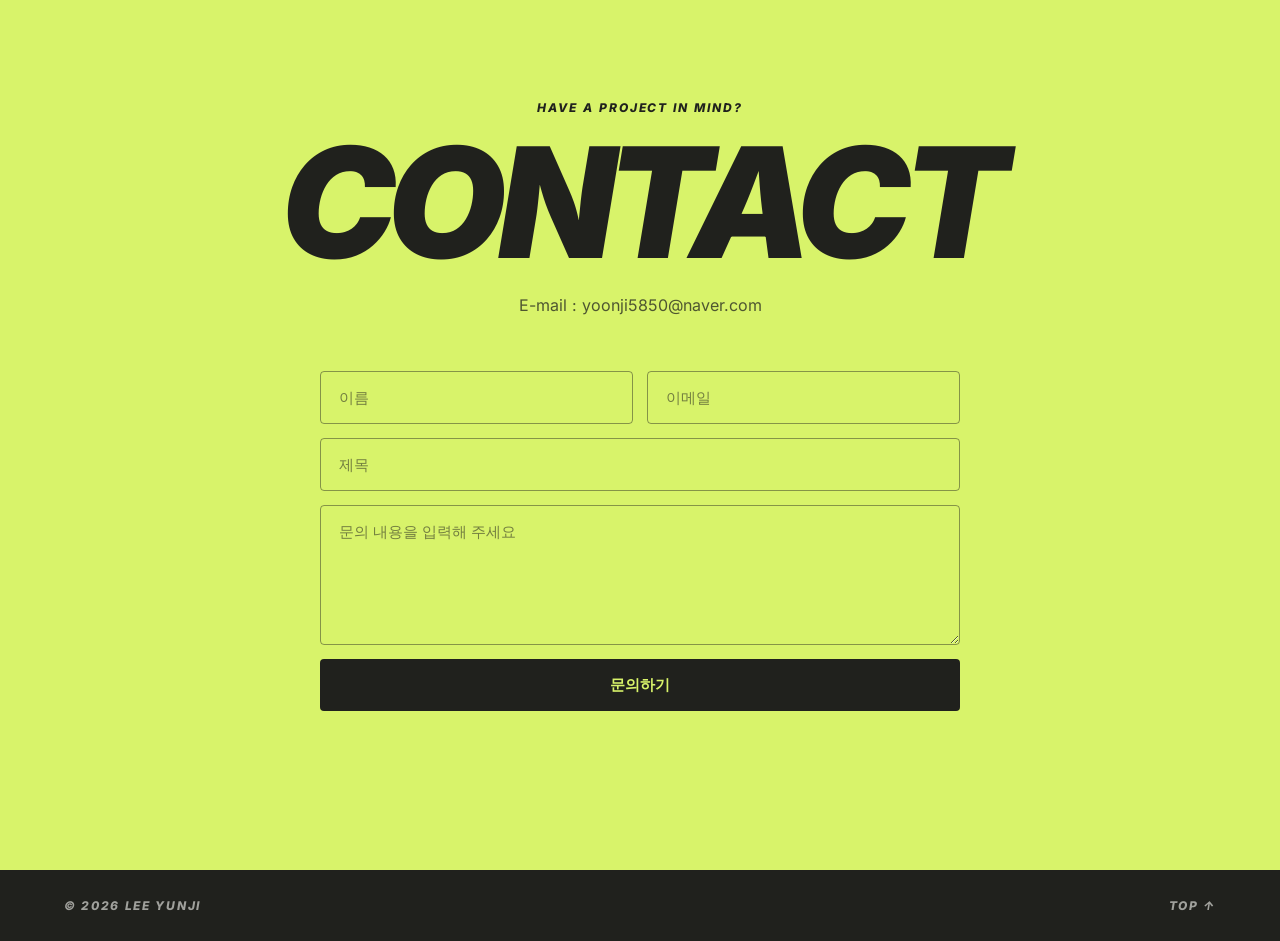
==== commit 10c3d486: "Add YJ favicon / touch icon Co-Authored-By: Claude Sonnet 5.5 <noreply@anthropic.com> Claude-Session" ====
--- a/index.html
+++ b/index.html
@@ -15,6 +15,9 @@
 <meta property="og:image:height" content="591" />
 <meta name="twitter:card" content="summary_large_image" />
 <meta name="twitter:image" content="https://yoonji5850-droid.github.io/portfolio/images/og-preview.png" />
+<link rel="icon" type="image/png" sizes="32x32" href="./images/favicon-32.png" />
+<link rel="icon" type="image/png" sizes="192x192" href="./images/favicon-192.png" />
+<link rel="apple-touch-icon" href="./images/apple-touch-icon.png" />
 <link rel="preconnect" href="https://cdn.jsdelivr.net" />
 <link rel="stylesheet" href="./css/style.css" />
 </head>
--- a/css/style.css
+++ b/css/style.css
@@ -215,6 +215,8 @@
 .works .tool-name{ color:rgba(247,247,242,.65); }
 .works .tool-badge{ box-shadow:inset 0 0 0 1px rgba(247,247,242,.18); }
 
+.cat-headline small{ font-size:.38em; font-weight:800; letter-spacing:.02em; line-height:2.2; }
+
 /* ---------- Experience ---------- */
 .experience{ background:var(--bg); }
 .experience .sec-title{ font-size:clamp(40px, 6vw, 88px); }
@@ -266,12 +268,12 @@
 }
 .cat-headline{
   position:relative; z-index:1; margin:0;
-  font-size:clamp(30px, 3.4vw, 52px); font-weight:800; letter-spacing:-.05em; line-height:1.15;
+  font-size:clamp(34px, 3.9vw, 58px); font-weight:900; font-style:italic; letter-spacing:-.05em; line-height:.95; text-transform:uppercase;
 }
 .cat-card:hover .cat-tile, .cat-card:focus-visible .cat-tile{ transform:translateY(-6px); }
 .cat-card.is-active .cat-tile{ box-shadow:0 0 0 3px var(--bg), 0 0 0 6px var(--accent); }
 .cat-meta{ display:flex; align-items:flex-start; justify-content:space-between; gap:16px; padding-top:18px; }
-.cat-title{ margin:0 0 6px; font-size:20px; font-weight:800; letter-spacing:-.02em; }
+.cat-title{ margin:0 0 6px; font-size:19px; line-height:1.4; font-weight:800; letter-spacing:-.02em; }
 .cat-sub{ margin:0; font-size:13px; line-height:1.6; color:rgba(247,247,242,.58); }
 .cat-arrow{
   flex:0 0 auto; width:38px; height:38px; border-radius:50%; border:1px solid var(--line-light);
